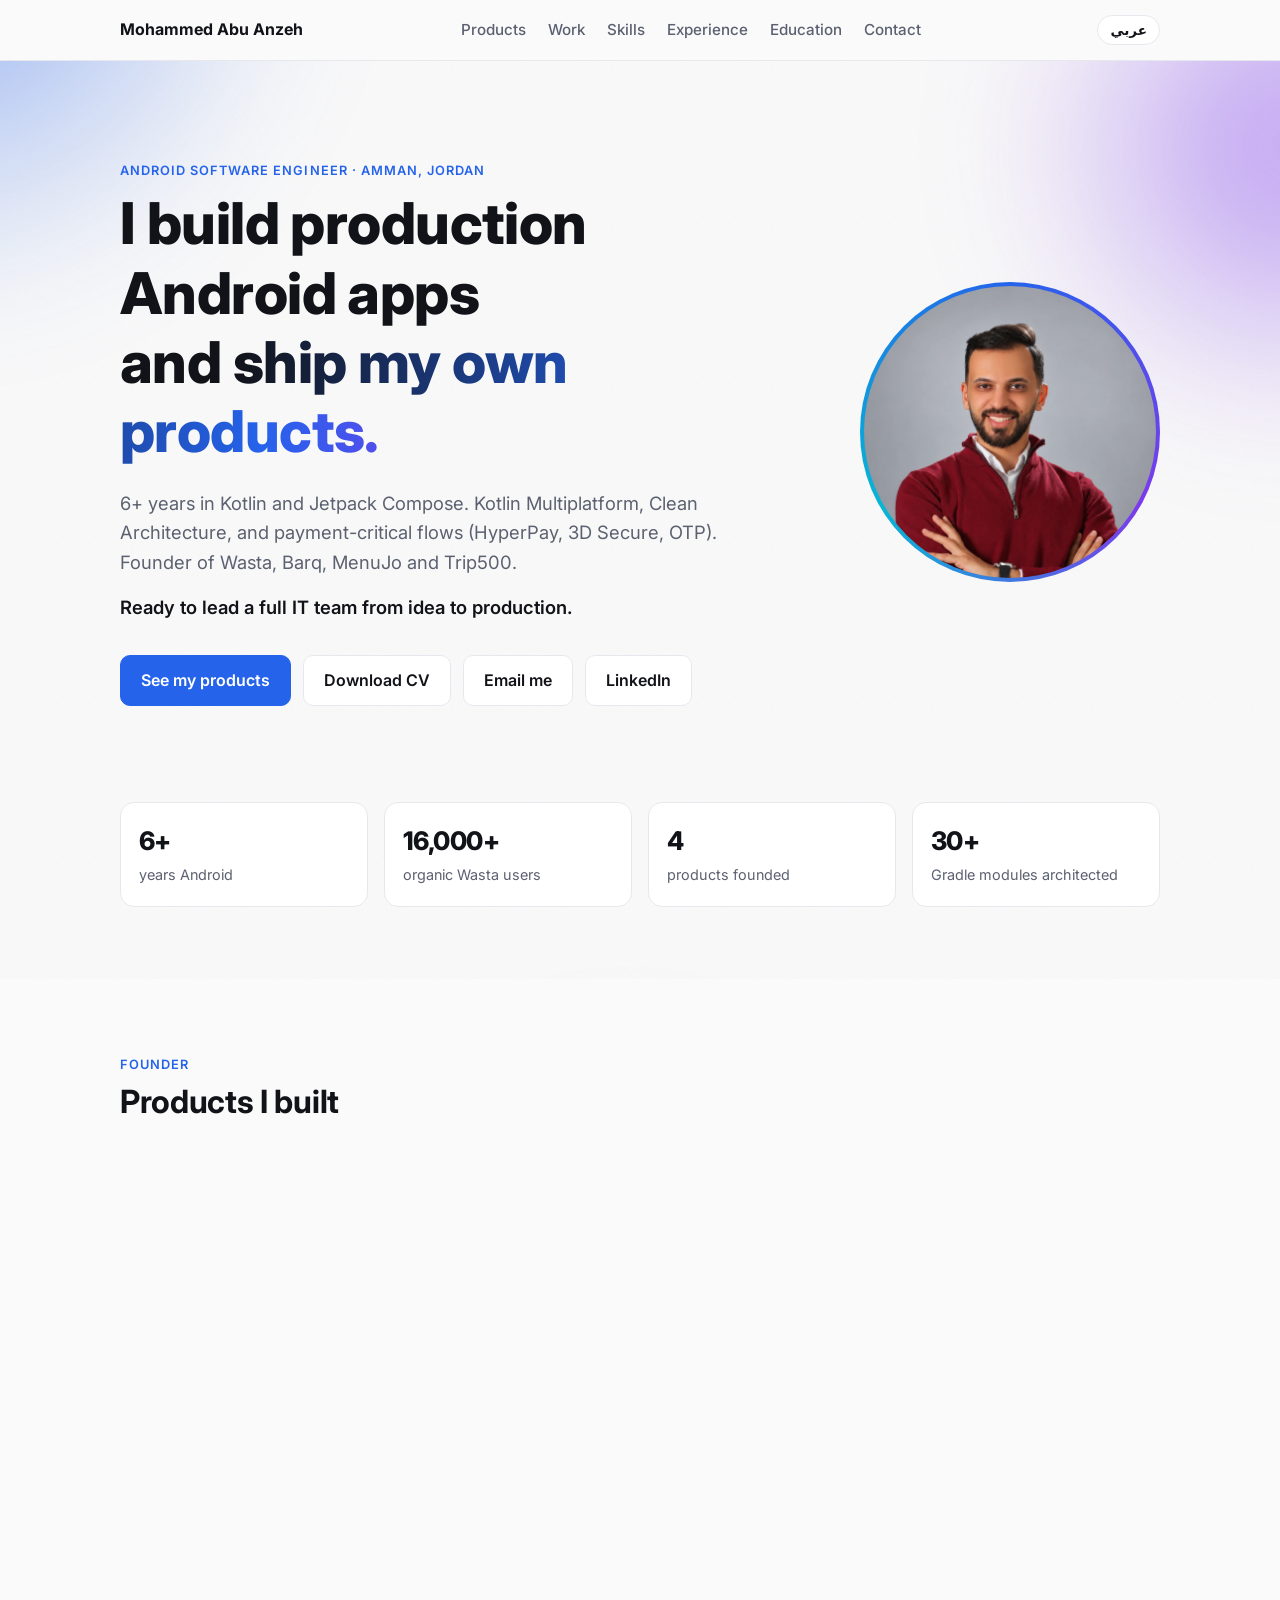
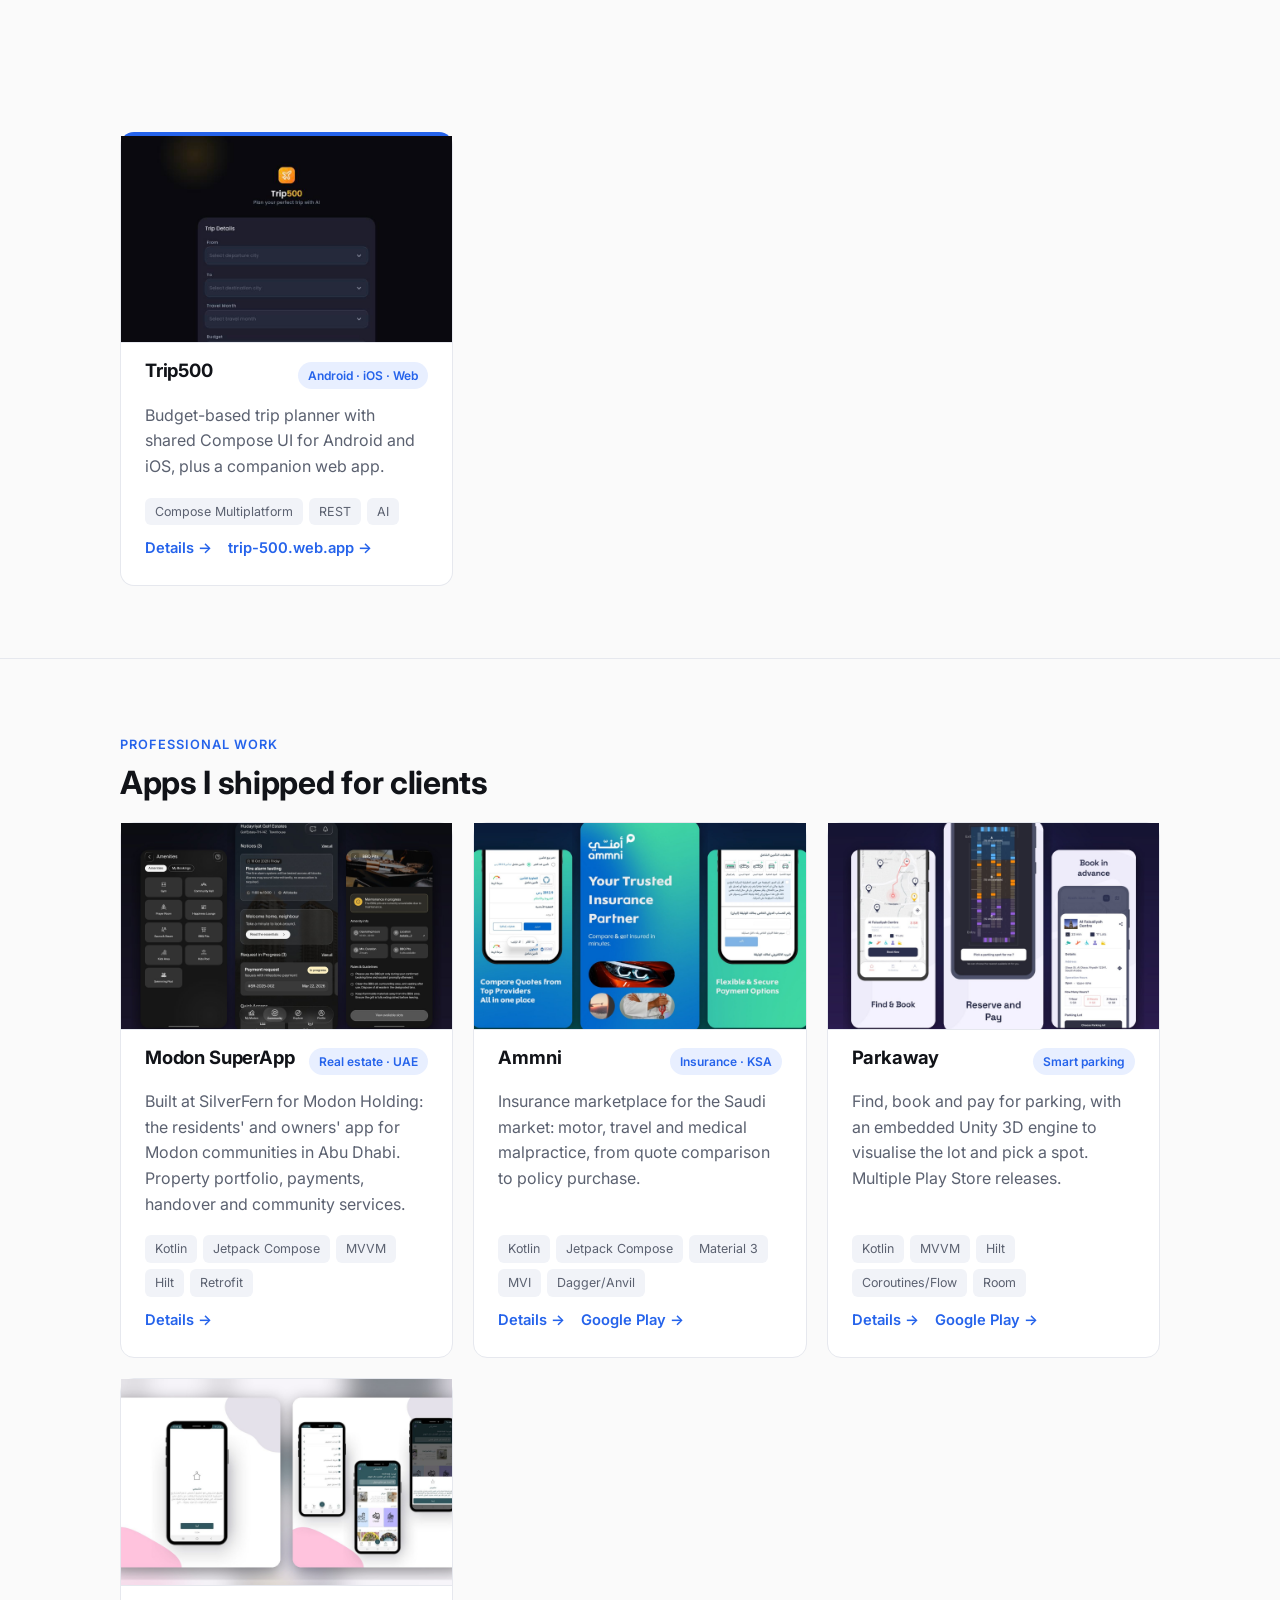
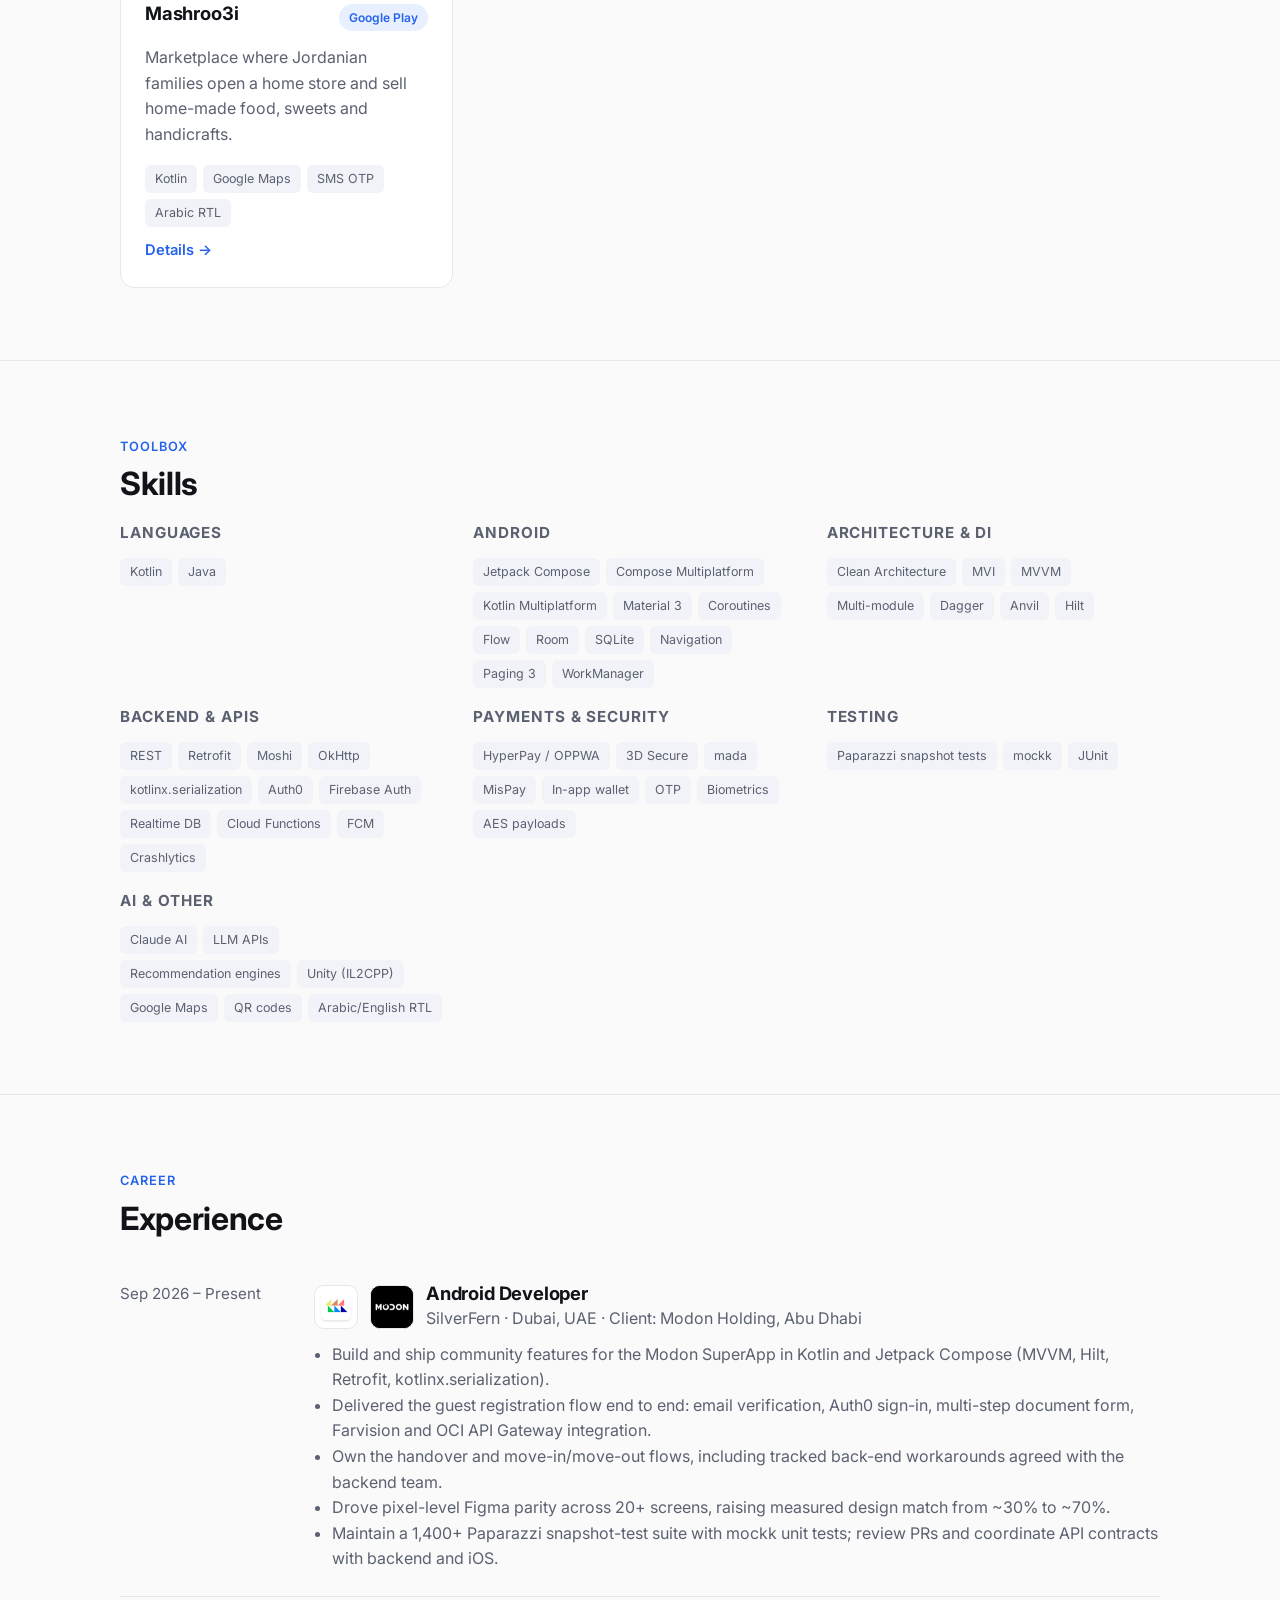
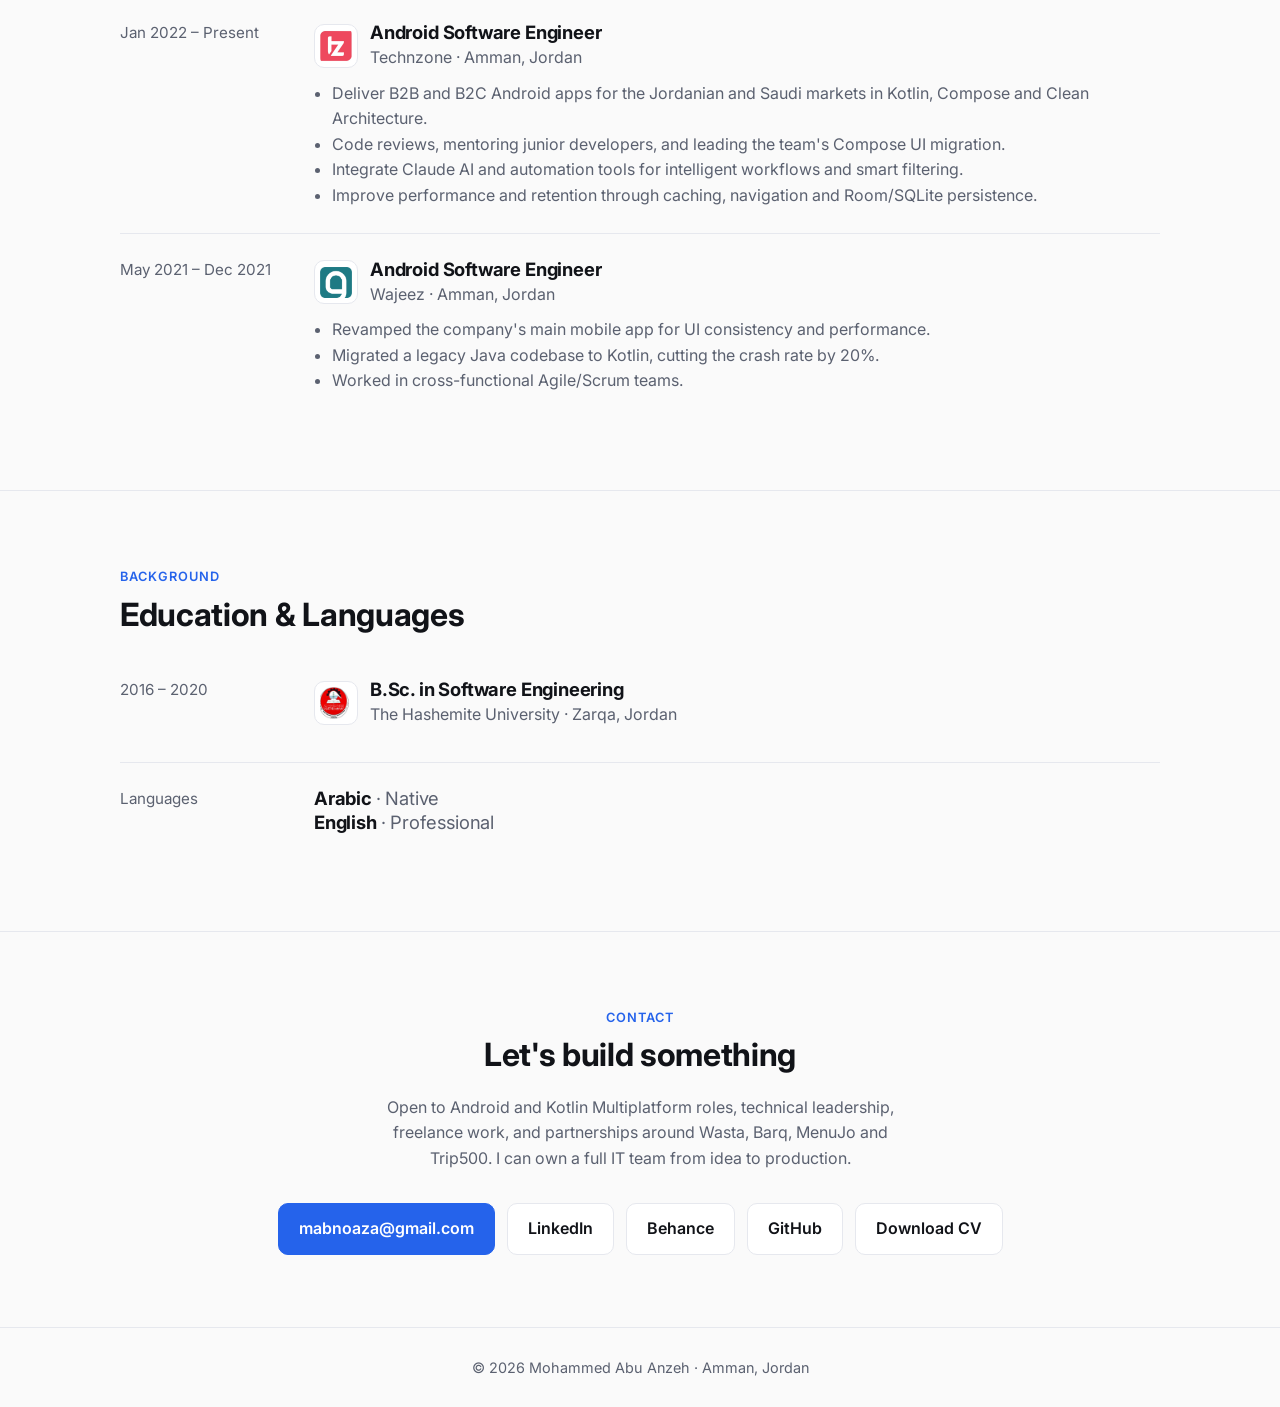
==== index.html @ 96f1cac3 "Update experience to 6+ years on site and CV Co-Authored-By: Claude Opus 5.5 <noreply@anthropic.com>" ====
<!doctype html>
<html lang="en">
<head>
<meta charset="utf-8">
<meta name="viewport" content="width=device-width, initial-scale=1">
<title>Mohammed Abu Anzeh — Android Software Engineer</title>
<meta name="description" content="Android Software Engineer in Amman, Jordan. Kotlin, Jetpack Compose, Kotlin Multiplatform. Founder of Wasta, Barq, MenuJo and Trip500.">
<meta property="og:title" content="Mohammed Abu Anzeh — Android Software Engineer">
<meta property="og:description" content="6+ years shipping production Android apps in Kotlin and Compose. Builder of Wasta, Barq, MenuJo and Trip500.">
<link rel="icon" href="data:image/svg+xml,%3Csvg xmlns=%27http://www.w3.org/2000/svg%27 viewBox=%270 0 64 64%27%3E%3Ccircle cx=%2732%27 cy=%2732%27 r=%2732%27 fill=%27%232563eb%27/%3E%3Ctext x=%2732%27 y=%2742%27 text-anchor=%27middle%27 font-family=%27Inter,Arial,sans-serif%27 font-weight=%27700%27 font-size=%2728%27 fill=%27%23fff%27%3EMA%3C/text%3E%3C/svg%3E">
<link rel="preconnect" href="https://fonts.googleapis.com">
<link href="https://fonts.googleapis.com/css2?family=Inter:wght@400;500;600;700;800&family=IBM+Plex+Sans+Arabic:wght@400;500;600;700&display=swap" rel="stylesheet">
<link rel="stylesheet" href="style.css?v=202610301804">
</head>
<body>

<nav>
  <div class="wrap">
    <a class="brand" href="#" data-i18n="brand">Mohammed Abu Anzeh</a>
    <ul>
      <li><a data-i18n="t1" href="#products">Products</a></li>
      <li><a data-i18n="t2" href="#work">Work</a></li>
      <li><a data-i18n="t3" href="#skills">Skills</a></li>
      <li><a data-i18n="t4" href="#experience">Experience</a></li>
      <li><a data-i18n="t5" href="#education">Education</a></li>
      <li><a data-i18n="t6" href="#contact">Contact</a></li>
    </ul>
    <button class="lang" id="langToggle" type="button" aria-label="Switch language">عربي</button>
  </div>
</nav>

<header class="hero">
  <div class="aurora" aria-hidden="true"><span class="a1"></span><span class="a2"></span><span class="a3"></span></div>
  <div class="grain" aria-hidden="true"></div>
  <div class="wrap">
    <div>
    <span data-i18n="t7" class="eyebrow">Android Software Engineer · Amman, Jordan</span>
    <h1 data-i18n="t14">I build production Android apps<br>and <span class="glow">ship my own products.</span></h1>
    <p data-i18n="t15" class="lead">6+ years in Kotlin and Jetpack Compose. Kotlin Multiplatform, Clean Architecture, and payment-critical flows (HyperPay, 3D Secure, OTP). Founder of Wasta, Barq, MenuJo and Trip500.</p>
    <p data-i18n="t16" class="lead" style="margin-top:-1rem;color:var(--text);font-weight:600">Ready to lead a full IT team from idea to production.</p>
    <div class="btns">
      <a data-i18n="t18" class="btn primary" href="#products">See my products</a>
      <a data-i18n="t19" class="btn" href="cv.pdf" download="Mohammed_AbuAnzeh_CV.pdf">Download CV</a>
      <a data-i18n="t20" class="btn" href="mailto:mabnoaza@gmail.com">Email me</a>
      <a data-i18n="t21" class="btn" href="https://linkedin.com/in/mohammed-abuanzeh-920815148" target="_blank" rel="noopener">LinkedIn</a>
    </div>
    </div>
    <div class="ring"><img class="photo" src="photo.webp" alt="Mohammed Abu Anzeh" width="300" height="300"></div>
    <div class="stats">
      <div class="stat"><b data-count="6" data-suffix="+">6+</b><span data-i18n="t27">years Android</span></div>
      <div class="stat"><b data-count="16000" data-suffix="+">16,000+</b><span data-i18n="t28">organic Wasta users</span></div>
      <div class="stat"><b data-count="4">4</b><span data-i18n="t29">products founded</span></div>
      <div class="stat"><b data-count="30" data-suffix="+">30+</b><span data-i18n="t30">Gradle modules architected</span></div>
    </div>
  </div>
</header>

<section id="products">
  <div class="wrap">
    <span data-i18n="t8" class="eyebrow">Founder</span>
    <h2 data-i18n="t31">Products I built</h2>
    <div class="grid">

      <article class="card product">
        <img class="shot" src="images/wasta.jpg" alt="Wasta web app home screen" loading="lazy">
        <div class="top"><h3 data-i18n="t104">Wasta</h3><span data-i18n="t37" class="tag">Android · iOS</span></div>
        <p data-i18n="d1">Freelance and connection platform. One Kotlin codebase for Android and iOS, grown to 16,000+ organic users with zero paid marketing.</p>
        <ul>
          <li data-i18n="t45">AI-driven recommendations and user behaviour analytics</li>
          <li data-i18n="t46">Firebase real-time data, auth and cloud functions</li>
          <li data-i18n="t47">Companion web app (Angular) and backend</li>
        </ul>
        <div class="chips"><span class="chip">Kotlin Multiplatform</span><span class="chip">Compose Multiplatform</span><span class="chip">MVI</span><span class="chip">Firebase</span></div>
        <div class="links"><a href="project.html?p=wasta" data-i18n="t121">Details →</a><a href="https://www.gowasta.com" target="_blank" rel="noopener" data-i18n="t122">gowasta.com →</a><a data-i18n="t84" href="https://play.google.com/store/apps/details?id=com.MohmadAboanza.jops" target="_blank" rel="noopener">Google Play →</a></div>
      </article>

      <article class="card product">
        <img class="shot" src="images/barq.jpg" alt="Barq client dashboard" loading="lazy">
        <div class="top"><h3 data-i18n="t105">Barq</h3><span data-i18n="t38" class="tag">B2B SaaS</span></div>
        <p data-i18n="d2">AI-powered advertising platform. Small businesses go from idea to a finished ad campaign in three steps, with a dashboard to manage and track results.</p>
        <ul>
          <li data-i18n="t48">Launched, revenue-generating, growing month over month</li>
          <li data-i18n="t49">Arabic/English landing and client dashboard</li>
          <li data-i18n="t50">Built landing pages for real clients in retail and insurance</li>
        </ul>
        <div class="chips"><span class="chip">AI / LLM APIs</span><span class="chip">Firebase</span><span class="chip">Web</span></div>
        <div class="links"><a href="project.html?p=barq" data-i18n="t123">Details →</a><a data-i18n="t85" href="https://barq-bot-jo.web.app" target="_blank" rel="noopener">Visit Barq →</a></div>
      </article>

      <article class="card product">
        <img class="shot" src="images/menujo.jpg" alt="MenuJo landing page" loading="lazy">
        <div class="top"><h3 data-i18n="t106">MenuJo</h3><span data-i18n="t39" class="tag">Web · Jordan</span></div>
        <p data-i18n="d3">Menus and price lists for restaurants, cafés, salons and shops in Jordan, built from a phone with no designer needed.</p>
        <ul>
          <li data-i18n="t51">Custom-designed menus in Arabic and English</li>
          <li data-i18n="t52">Printable PDFs and QR-code menu pages</li>
          <li data-i18n="t53">Price updates reflected on the QR page within seconds</li>
        </ul>
        <div class="chips"><span class="chip">Web</span><span class="chip">QR codes</span><span class="chip">PDF export</span><span class="chip">Arabic RTL</span></div>
        <div class="links"><a href="project.html?p=menujo" data-i18n="t124">Details →</a><a data-i18n="t86" href="https://menujo.co" target="_blank" rel="noopener">menujo.co →</a></div>
      </article>

      <article class="card product">
        <img class="shot" src="images/trip500.jpg" alt="Trip500 web app" loading="lazy">
        <div class="top"><h3 data-i18n="t107">Trip500</h3><span data-i18n="t40" class="tag">Android · iOS · Web</span></div>
        <p data-i18n="d4">Budget-based trip planner with shared Compose UI for Android and iOS, plus a companion web app.</p>
        <ul>
          <li data-i18n="t54">AI-generated itineraries and smart budget allocation</li>
          <li data-i18n="t55">Real-time travel pricing via REST APIs</li>
        </ul>
        <div class="chips"><span class="chip">Compose Multiplatform</span><span class="chip">REST</span><span class="chip">AI</span></div>
        <div class="links"><a href="project.html?p=trip500" data-i18n="t125">Details →</a><a data-i18n="t87" href="https://trip-500.web.app" target="_blank" rel="noopener">trip-500.web.app →</a></div>
      </article>

    </div>
  </div>
</section>

<section id="work">
  <div class="wrap">
    <span data-i18n="t9" class="eyebrow">Professional work</span>
    <h2 data-i18n="t32">Apps I shipped for clients</h2>
    <div class="grid">

      <article class="card">
        <img class="shot" src="images/modon.jpg" alt="Modon SuperApp screens" loading="lazy">
        <div class="top"><h3 data-i18n="t108">Modon SuperApp</h3><span data-i18n="t41" class="tag">Real estate · UAE</span></div>
        <p data-i18n="d5">Built at SilverFern for Modon Holding: the residents' and owners' app for Modon communities in Abu Dhabi. Property portfolio, payments, handover and community services.</p>
        <ul>
          <li data-i18n="t56">Community home, amenities booking, events, polls, notices, service requests, e-permits, NOCs, short stay, storage, access cards, violations</li>
          <li data-i18n="t57">Guest registration: email verification, Auth0, multi-step document form, decision flow (new / pending / registered)</li>
          <li data-i18n="t58">Handover and move-in/move-out flows</li>
          <li data-i18n="t59">Figma parity across 20+ screens incl. RTL/Arabic; 1,400+ Paparazzi snapshot tests</li>
        </ul>
        <div class="chips"><span class="chip">Kotlin</span><span class="chip">Jetpack Compose</span><span class="chip">MVVM</span><span class="chip">Hilt</span><span class="chip">Retrofit</span><span class="chip">kotlinx.serialization</span><span class="chip">Auth0</span><span class="chip">Paparazzi</span><span class="chip">mockk</span></div>
        <div class="links"><a data-i18n="t88" href="project.html?p=modon">Details →</a></div>
      </article>

      <article class="card">
        <img class="shot" src="images/ammni.jpg" alt="Ammni app screens" loading="lazy">
        <div class="top"><h3 data-i18n="t109">Ammni</h3><span data-i18n="t42" class="tag">Insurance · KSA</span></div>
        <p data-i18n="d6">Insurance marketplace for the Saudi market: motor, travel and medical malpractice, from quote comparison to policy purchase.</p>
        <ul>
          <li data-i18n="t60">End-to-end motor insurance wizard: vehicle → live offers → compare → pay</li>
          <li data-i18n="t61">30+ Gradle modules, api/impl separation, MVI with Dagger/Anvil</li>
          <li data-i18n="t62">HyperPay (mada, Visa/Mastercard, MisPay), OTP checkout</li>
          <li data-i18n="t63">AES-encrypted payloads, biometric login, IBAN verification</li>
          <li data-i18n="t64">Reusable Compose component library, Arabic/English RTL</li>
        </ul>
        <div class="chips"><span class="chip">Kotlin</span><span class="chip">Jetpack Compose</span><span class="chip">Material 3</span><span class="chip">MVI</span><span class="chip">Dagger/Anvil</span><span class="chip">Retrofit</span><span class="chip">HyperPay</span></div>
        <div class="links"><a href="project.html?p=ammni" data-i18n="t126">Details →</a><a data-i18n="t89" href="https://play.google.com/store/apps/details?id=com.technzone.ammni" target="_blank" rel="noopener">Google Play →</a></div>
      </article>

      <article class="card">
        <img class="shot" src="images/parkaway2.jpg" alt="Parkaway app screens" loading="lazy">
        <div class="top"><h3 data-i18n="t110">Parkaway</h3><span data-i18n="t43" class="tag">Smart parking</span></div>
        <p data-i18n="d7">Find, book and pay for parking, with an embedded Unity 3D engine to visualise the lot and pick a spot. Multiple Play Store releases.</p>
        <ul>
          <li data-i18n="t65">Unity (IL2CPP) embedded in the native app for 3D lot visualisation</li>
          <li data-i18n="t66">Over-the-air Unity asset updates via GitHub Releases with Flow progress and rollback</li>
          <li data-i18n="t67">HyperPay SDK: 3D Secure, saved cards, in-app wallet, subscriptions</li>
          <li data-i18n="t68">FCM push, Crashlytics, Google Maps, QR booking passes, dark mode</li>
        </ul>
        <div class="chips"><span class="chip">Kotlin</span><span class="chip">MVVM</span><span class="chip">Hilt</span><span class="chip">Coroutines/Flow</span><span class="chip">Room</span><span class="chip">Paging 3</span><span class="chip">Unity</span><span class="chip">Firebase</span></div>
        <div class="links"><a href="project.html?p=parkaway" data-i18n="t127">Details →</a><a data-i18n="t90" href="https://play.google.com/store/apps/details?id=com.technzone.parkaway" target="_blank" rel="noopener">Google Play →</a></div>
      </article>

      <article class="card">
        <img class="shot" src="images/mashroo3i2.jpg" alt="Mashroo3i app screens" loading="lazy">
        <div class="top"><h3 data-i18n="t111">Mashroo3i</h3><span data-i18n="t44" class="tag">Google Play</span></div>
        <p data-i18n="d8">Marketplace where Jordanian families open a home store and sell home-made food, sweets and handicrafts.</p>
        <ul>
          <li data-i18n="t69">Seller store creation with map location, hours and multi-image listings</li>
          <li data-i18n="t70">Buyer discovery: nearest stores, categories, search</li>
          <li data-i18n="t71">Cart, map-based delivery picker, SMS OTP login</li>
        </ul>
        <div class="chips"><span class="chip">Kotlin</span><span class="chip">Google Maps</span><span class="chip">SMS OTP</span><span class="chip">Arabic RTL</span></div>
        <div class="links"><a data-i18n="t91" href="project.html?p=mashroo3i">Details →</a></div>
      </article>

    </div>
  </div>
</section>

<section id="skills">
  <div class="wrap">
    <span data-i18n="t10" class="eyebrow">Toolbox</span>
    <h2 data-i18n="t33">Skills</h2>
    <div class="skills">
      <div><h3 data-i18n="t92">Languages</h3><div class="chips"><span class="chip">Kotlin</span><span class="chip">Java</span></div></div>
      <div><h3 data-i18n="t93">Android</h3><div class="chips"><span class="chip">Jetpack Compose</span><span class="chip">Compose Multiplatform</span><span class="chip">Kotlin Multiplatform</span><span class="chip">Material 3</span><span class="chip">Coroutines</span><span class="chip">Flow</span><span class="chip">Room</span><span class="chip">SQLite</span><span class="chip">Navigation</span><span class="chip">Paging 3</span><span class="chip">WorkManager</span></div></div>
      <div><h3 data-i18n="t94">Architecture &amp; DI</h3><div class="chips"><span class="chip">Clean Architecture</span><span class="chip">MVI</span><span class="chip">MVVM</span><span class="chip">Multi-module</span><span class="chip">Dagger</span><span class="chip">Anvil</span><span class="chip">Hilt</span></div></div>
      <div><h3 data-i18n="t95">Backend &amp; APIs</h3><div class="chips"><span class="chip">REST</span><span class="chip">Retrofit</span><span class="chip">Moshi</span><span class="chip">OkHttp</span><span class="chip">kotlinx.serialization</span><span class="chip">Auth0</span><span class="chip">Firebase Auth</span><span class="chip">Realtime DB</span><span class="chip">Cloud Functions</span><span class="chip">FCM</span><span class="chip">Crashlytics</span></div></div>
      <div><h3 data-i18n="t96">Payments &amp; Security</h3><div class="chips"><span class="chip">HyperPay / OPPWA</span><span class="chip">3D Secure</span><span class="chip">mada</span><span class="chip">MisPay</span><span class="chip">In-app wallet</span><span class="chip">OTP</span><span class="chip">Biometrics</span><span class="chip">AES payloads</span></div></div>
      <div><h3 data-i18n="t97">Testing</h3><div class="chips"><span class="chip">Paparazzi snapshot tests</span><span class="chip">mockk</span><span class="chip">JUnit</span></div></div>
      <div><h3 data-i18n="t98">AI &amp; Other</h3><div class="chips"><span class="chip">Claude AI</span><span class="chip">LLM APIs</span><span class="chip">Recommendation engines</span><span class="chip">Unity (IL2CPP)</span><span class="chip">Google Maps</span><span class="chip">QR codes</span><span class="chip">Arabic/English RTL</span></div></div>
    </div>
  </div>
</section>

<section id="experience">
  <div class="wrap">
    <span data-i18n="t11" class="eyebrow">Career</span>
    <h2 data-i18n="t34">Experience</h2>

    <div class="job">
      <time data-i18n="t99">Sep 2026 – Present</time>
      <div>
        <div class="jobhead"><img class="logo" src="images/logos/silverfern.png" alt="SilverFern"><img class="logo dark" src="images/logos/modon.png" alt="Modon Holding"><div><h3 data-i18n="t112">Android Developer</h3><div data-i18n="t116" class="where">SilverFern · Dubai, UAE · Client: Modon Holding, Abu Dhabi</div></div></div>
        <ul>
          <li data-i18n="t72">Build and ship community features for the Modon SuperApp in Kotlin and Jetpack Compose (MVVM, Hilt, Retrofit, kotlinx.serialization).</li>
          <li data-i18n="t73">Delivered the guest registration flow end to end: email verification, Auth0 sign-in, multi-step document form, Farvision and OCI API Gateway integration.</li>
          <li data-i18n="t74">Own the handover and move-in/move-out flows, including tracked back-end workarounds agreed with the backend team.</li>
          <li data-i18n="t75">Drove pixel-level Figma parity across 20+ screens, raising measured design match from ~30% to ~70%.</li>
          <li data-i18n="t76">Maintain a 1,400+ Paparazzi snapshot-test suite with mockk unit tests; review PRs and coordinate API contracts with backend and iOS.</li>
        </ul>
      </div>
    </div>

    <div class="job">
      <time data-i18n="t100">Jan 2022 – Present</time>
      <div>
        <div class="jobhead"><img class="logo" src="images/logos/technzone.png" alt="Technzone"><div><h3 data-i18n="t113">Android Software Engineer</h3><div data-i18n="t117" class="where">Technzone · Amman, Jordan</div></div></div>
        <ul>
          <li data-i18n="t77">Deliver B2B and B2C Android apps for the Jordanian and Saudi markets in Kotlin, Compose and Clean Architecture.</li>
          <li data-i18n="t78">Code reviews, mentoring junior developers, and leading the team's Compose UI migration.</li>
          <li data-i18n="t79">Integrate Claude AI and automation tools for intelligent workflows and smart filtering.</li>
          <li data-i18n="t80">Improve performance and retention through caching, navigation and Room/SQLite persistence.</li>
        </ul>
      </div>
    </div>

    <div class="job">
      <time data-i18n="t101">May 2021 – Dec 2021</time>
      <div>
        <div class="jobhead"><img class="logo" src="images/logos/wajeez.png" alt="Wajeez"><div><h3 data-i18n="t114">Android Software Engineer</h3><div data-i18n="t118" class="where">Wajeez · Amman, Jordan</div></div></div>
        <ul>
          <li data-i18n="t81">Revamped the company's main mobile app for UI consistency and performance.</li>
          <li data-i18n="t82">Migrated a legacy Java codebase to Kotlin, cutting the crash rate by 20%.</li>
          <li data-i18n="t83">Worked in cross-functional Agile/Scrum teams.</li>
        </ul>
      </div>
    </div>

  </div>
</section>

<section id="education">
  <div class="wrap">
    <span data-i18n="t12" class="eyebrow">Background</span>
    <h2 data-i18n="t35">Education &amp; Languages</h2>
    <div class="job">
      <time data-i18n="t102">2016 – 2020</time>
      <div>
        <div class="jobhead"><img class="logo" src="images/logos/hu.png" alt="The Hashemite University"><div><h3 data-i18n="t115">B.Sc. in Software Engineering</h3><div data-i18n="t119" class="where">The Hashemite University · Zarqa, Jordan</div></div></div>
      </div>
    </div>
    <div class="job">
      <time data-i18n="t103">Languages</time>
      <div>
        <h3><span data-i18n="l1">Arabic</span> <span class="where" style="display:inline;font-weight:400" data-i18n="l3">· Native</span></h3>
        <h3><span data-i18n="l2">English</span> <span class="where" style="display:inline;font-weight:400" data-i18n="l4">· Professional</span></h3>
      </div>
    </div>
  </div>
</section>

<section id="contact" class="contact">
  <div class="wrap">
    <span data-i18n="t13" class="eyebrow">Contact</span>
    <h2 data-i18n="t36">Let's build something</h2>
    <p data-i18n="t17" class="lead">Open to Android and Kotlin Multiplatform roles, technical leadership, freelance work, and partnerships around Wasta, Barq, MenuJo and Trip500. I can own a full IT team from idea to production.</p>
    <div class="btns">
      <a data-i18n="t22" class="btn primary" href="mailto:mabnoaza@gmail.com">mabnoaza@gmail.com</a>
      <a data-i18n="t23" class="btn" href="https://linkedin.com/in/mohammed-abuanzeh-920815148" target="_blank" rel="noopener">LinkedIn</a>
      <a data-i18n="t24" class="btn" href="https://behance.net/eng-mohaboanza" target="_blank" rel="noopener">Behance</a>
      <a data-i18n="t25" class="btn" href="https://github.com/mohamdslemanaboanza" target="_blank" rel="noopener">GitHub</a>
      <a data-i18n="t26" class="btn" href="cv.pdf" download="Mohammed_AbuAnzeh_CV.pdf">Download CV</a>
    </div>
  </div>
</section>

<footer>
  <div data-i18n="t120" class="wrap">© 2026 Mohammed Abu Anzeh · Amman, Jordan</div>
</footer>

<script src="i18n.js?v=202610301804"></script>
<script src="site.js?v=202610301804" defer></script>
</body>
</html>
---- style.css ----
:root{
  --bg:#fafafa; --surface:#fff; --text:#111318; --muted:#5b6170; --line:#e6e8ee;
  --accent:#2563eb; --accent-soft:#e8efff; --chip:#f1f3f8;
  --radius:14px; --max:1080px;
}
@media (prefers-color-scheme:dark){
  :root{ --bg:#0d0f14; --surface:#151821; --text:#eef0f5; --muted:#9aa3b5; --line:#242938;
         --accent:#6d9cff; --accent-soft:#1a2540; --chip:#1c2130; }
}
*{box-sizing:border-box}
html{scroll-behavior:smooth}
body{margin:0;font-family:Inter,system-ui,-apple-system,"Segoe UI",Roboto,sans-serif;background:var(--bg);color:var(--text);line-height:1.6;-webkit-font-smoothing:antialiased}
a{color:var(--accent);text-decoration:none}
a:hover{text-decoration:underline}
.wrap{max-width:var(--max);margin:0 auto;padding:0 20px}
h1,h2,h3{line-height:1.2;margin:0 0 .5em;letter-spacing:-.01em}
h2{font-size:clamp(1.5rem,3vw,2rem);margin-bottom:1.25rem}
h3{font-size:1.15rem}
p{margin:0 0 1em}
section{padding:72px 0}
section+section{border-top:1px solid var(--line)}
.eyebrow{display:inline-block;font-size:.8rem;font-weight:600;letter-spacing:.08em;text-transform:uppercase;color:var(--accent);margin-bottom:.5rem}

/* nav */
nav{position:sticky;top:0;z-index:10;background:color-mix(in srgb,var(--bg) 85%,transparent);backdrop-filter:blur(10px);border-bottom:1px solid var(--line)}
nav .wrap{display:flex;align-items:center;justify-content:space-between;height:60px}
nav .brand{font-weight:700;color:var(--text)}
nav ul{display:flex;gap:22px;list-style:none;margin:0;padding:0}
nav ul a{color:var(--muted);font-size:.95rem;font-weight:500}
nav ul a:hover{color:var(--text);text-decoration:none}
@media (max-width:640px){nav ul{display:none}}

/* hero */
.hero{padding:96px 0 72px}
.hero .wrap{display:grid;grid-template-columns:1fr 300px;gap:48px;align-items:center}
.hero .photo{width:100%;height:auto;max-width:300px;aspect-ratio:1;object-fit:cover;object-position:top;border-radius:50%;border:4px solid var(--surface);box-shadow:0 10px 40px rgba(0,0,0,.18);justify-self:end}
.hero .stats{grid-column:1/-1}
@media (max-width:760px){.hero{padding:56px 0}.hero .wrap{grid-template-columns:1fr;gap:28px}.hero .photo{max-width:160px;justify-self:start;order:-1}}
.hero h1{font-size:clamp(2.2rem,5.5vw,3.6rem);font-weight:800;margin-bottom:.4em}
.hero .lead{font-size:1.15rem;color:var(--muted);max-width:640px;margin-bottom:2rem}
.hero .meta{color:var(--muted);font-size:.95rem;margin-bottom:1.5rem}
.btns{display:flex;flex-wrap:wrap;gap:12px}
.btn{display:inline-flex;align-items:center;gap:8px;padding:12px 20px;border-radius:10px;font-weight:600;border:1px solid var(--line);background:var(--surface);color:var(--text)}
.btn:hover{text-decoration:none;border-color:var(--accent)}
.btn.primary{background:var(--accent);border-color:var(--accent);color:#fff}
.stats{display:grid;grid-template-columns:repeat(auto-fit,minmax(150px,1fr));gap:16px;margin-top:48px}
.stat{padding:18px;border:1px solid var(--line);border-radius:var(--radius);background:var(--surface)}
.stat b{display:block;font-size:1.6rem;font-weight:800;letter-spacing:-.02em}
.stat span{color:var(--muted);font-size:.9rem}

/* cards */
.grid{display:grid;gap:20px;grid-template-columns:repeat(auto-fit,minmax(280px,1fr))}
.card{background:var(--surface);border:1px solid var(--line);border-radius:var(--radius);padding:24px;display:flex;flex-direction:column;gap:12px}
.card .top{display:flex;align-items:center;justify-content:space-between;gap:12px}
.card .tag{font-size:.75rem;font-weight:600;color:var(--accent);background:var(--accent-soft);padding:4px 10px;border-radius:999px;white-space:nowrap}
.card p{color:var(--muted);margin:0}
.card ul{margin:0;padding-inline-start:18px;color:var(--muted);font-size:.95rem}
.card ul li{margin:4px 0}
.chips{display:flex;flex-wrap:wrap;gap:6px;margin-top:auto;padding-top:6px}
.chip{font-size:.78rem;background:var(--chip);color:var(--muted);padding:4px 10px;border-radius:6px}
.card .links{display:flex;gap:16px;font-size:.92rem;font-weight:600}
.product{border-top:4px solid var(--accent)}
.card .shot{width:calc(100% + 48px);margin:-24px -24px 4px;aspect-ratio:16/10;object-fit:cover;object-position:top;border-bottom:1px solid var(--line);background:var(--chip)}

/* aurora background (GitHub-style glow) */
.hero{position:relative;overflow:hidden;isolation:isolate}
.aurora{position:absolute;inset:-20% -10%;z-index:-1;pointer-events:none;filter:blur(70px);opacity:.55}
.aurora span{position:absolute;border-radius:50%;mix-blend-mode:screen;will-change:transform}
.aurora .a1{width:46vw;height:46vw;left:-8%;top:-10%;background:radial-gradient(circle at 30% 30%,#2563eb,transparent 65%);animation:drift1 18s ease-in-out infinite alternate}
.aurora .a2{width:40vw;height:40vw;right:-6%;top:5%;background:radial-gradient(circle at 60% 40%,#7c3aed,transparent 65%);animation:drift2 22s ease-in-out infinite alternate}
.aurora .a3{width:34vw;height:34vw;left:35%;bottom:-25%;background:radial-gradient(circle at 50% 50%,#06b6d4,transparent 65%);animation:drift3 26s ease-in-out infinite alternate}
@media (prefers-color-scheme:dark){.aurora{opacity:.7}}
@media (max-width:760px){.aurora{filter:blur(50px)}.aurora .a1,.aurora .a2,.aurora .a3{width:80vw;height:80vw}}
@keyframes drift1{to{transform:translate(18vw,12vh) scale(1.15)}}
@keyframes drift2{to{transform:translate(-14vw,18vh) scale(1.2)}}
@keyframes drift3{to{transform:translate(-10vw,-16vh) scale(1.1)}}
.grain{position:absolute;inset:0;z-index:-1;pointer-events:none;opacity:.06;background-image:url("data:image/svg+xml,%3Csvg xmlns='http://www.w3.org/2000/svg' width='160' height='160'%3E%3Cfilter id='n'%3E%3CfeTurbulence type='fractalNoise' baseFrequency='.9' numOctaves='2' stitchTiles='stitch'/%3E%3C/filter%3E%3Crect width='100%25' height='100%25' filter='url(%23n)'/%3E%3C/svg%3E")}

/* gradient shimmer headline */
.hero h1 .glow{background:linear-gradient(90deg,var(--text) 0%,var(--accent) 40%,#7c3aed 60%,var(--text) 100%);background-size:200% 100%;-webkit-background-clip:text;background-clip:text;color:transparent;animation:shimmer 6s linear infinite}
@keyframes shimmer{to{background-position:-200% 0}}

/* photo ring */
.hero .photo{position:relative}
.ring{position:relative;justify-self:end;width:100%;max-width:300px;aspect-ratio:1;border-radius:50%;padding:4px;background:conic-gradient(from var(--ang,0deg),#2563eb,#7c3aed,#06b6d4,#2563eb);animation:spin 8s linear infinite}
.ring .photo{max-width:none;width:100%;height:100%;border-width:0;box-shadow:none;animation:none;display:block}
@property --ang{syntax:'<angle>';initial-value:0deg;inherits:false}
@keyframes spin{to{--ang:360deg}}
@media (max-width:760px){.ring{max-width:160px;justify-self:start;order:-1}}

/* cards: lift + cursor glow */
.card{position:relative;transition:transform .35s cubic-bezier(.2,.8,.2,1),box-shadow .35s,border-color .35s}
.card::before{content:"";position:absolute;inset:0;border-radius:inherit;pointer-events:none;opacity:0;transition:opacity .35s;background:radial-gradient(480px circle at var(--mx,50%) var(--my,50%),color-mix(in srgb,var(--accent) 18%,transparent),transparent 45%)}
.card:hover{transform:translateY(-6px);box-shadow:0 20px 50px -20px rgba(37,99,235,.45);border-color:color-mix(in srgb,var(--accent) 50%,var(--line))}
.card:hover::before{opacity:1}
.card .shot{transition:transform .6s cubic-bezier(.2,.8,.2,1)}
.card:hover .shot{transform:scale(1.04)}

/* nav underline */
nav ul a{position:relative;padding-bottom:2px}
nav ul a::after{content:"";position:absolute;left:0;bottom:-2px;height:2px;width:100%;background:var(--accent);transform:scaleX(0);transform-origin:right;transition:transform .3s}
nav ul a:hover::after{transform:scaleX(1);transform-origin:left}

/* button shine */
.btn{position:relative;overflow:hidden;transition:transform .25s,box-shadow .25s,border-color .25s}
.btn::after{content:"";position:absolute;top:0;left:-75%;width:50%;height:100%;background:linear-gradient(120deg,transparent,rgba(255,255,255,.35),transparent);transform:skewX(-20deg);transition:left .6s}
.btn:hover{transform:translateY(-2px)}
.btn:hover::after{left:125%}
.btn.primary:hover{box-shadow:0 10px 30px -10px var(--accent)}

/* chips */
.chip{transition:background .25s,color .25s,transform .25s}
.card:hover .chip{background:var(--accent-soft);color:var(--accent)}

/* reveal on scroll */
.reveal{opacity:0;transform:translateY(18px);transition:opacity .6s ease,transform .6s ease}
.reveal.in{opacity:1;transform:none}
.grid .reveal:nth-child(2){transition-delay:.08s}.grid .reveal:nth-child(3){transition-delay:.16s}.grid .reveal:nth-child(4){transition-delay:.24s}
.hero h1,.hero .lead,.hero .btns,.hero .photo,.hero .eyebrow{animation:rise .7s ease both}
.hero .lead{animation-delay:.1s}.hero .btns{animation-delay:.2s}.hero .photo{animation-delay:.15s}
@keyframes rise{from{opacity:0;transform:translateY(16px)}to{opacity:1;transform:none}}
@media (prefers-reduced-motion:reduce){.reveal{opacity:1;transform:none;transition:none}.hero *,.aurora span,.ring,.hero h1 .glow{animation:none!important}.card,.btn,.chip{transition:none}}

/* skills */
.skills{display:grid;gap:20px;grid-template-columns:repeat(auto-fit,minmax(250px,1fr))}
.skills h3{font-size:.95rem;text-transform:uppercase;letter-spacing:.06em;color:var(--muted);margin-bottom:10px}

/* timeline */
.job{display:grid;grid-template-columns:170px 1fr;gap:24px;padding:24px 0;border-top:1px solid var(--line)}
.job:first-of-type{border-top:0}
.job time{color:var(--muted);font-size:.95rem}
.job h3{margin-bottom:2px}
.job .where{color:var(--muted);margin-bottom:10px}
.job ul{margin:0;padding-inline-start:18px;color:var(--muted)}
@media (max-width:640px){.job{grid-template-columns:1fr;gap:6px}}

/* contact */
.contact{text-align:center}
.contact .lead{color:var(--muted);max-width:520px;margin:0 auto 2rem}
.contact .btns{justify-content:center}
footer{border-top:1px solid var(--line);padding:28px 0;color:var(--muted);font-size:.9rem;text-align:center}

/* project detail page */
.phero{padding:72px 0 48px}
.phero .wrap{grid-template-columns:1fr}
.back{display:inline-block;color:var(--muted);font-weight:500;margin-bottom:1.5rem}
.back:hover{color:var(--text);text-decoration:none}
.pshot-wrap{padding:0 0 24px;border-top:0!important}
.pshot{margin:0;border:1px solid var(--line);border-radius:var(--radius);overflow:hidden;background:var(--surface);box-shadow:0 30px 80px -40px rgba(37,99,235,.5)}
.pshot img{display:block;width:100%;height:auto}
.pph{aspect-ratio:16/7;display:flex;flex-direction:column;align-items:center;justify-content:center;gap:6px;background:linear-gradient(135deg,var(--accent-soft),var(--surface) 60%,var(--chip));color:var(--text)}
.pph span{font-size:clamp(1.6rem,5vw,3rem);font-weight:800;letter-spacing:-.02em}
.pph small{color:var(--muted)}
.pgrid{display:grid;grid-template-columns:1fr 320px;gap:40px;align-items:start}
.pside{position:sticky;top:80px}
.pside h3{font-size:.8rem;text-transform:uppercase;letter-spacing:.06em;color:var(--muted);margin-bottom:4px}
.pside p{margin:0}
.prose p{color:var(--muted);font-size:1.05rem}
.plist{margin:0;padding:0;list-style:none;display:grid;gap:10px}
.plist li{position:relative;padding:14px 16px;padding-inline-start:44px;background:var(--surface);border:1px solid var(--line);border-radius:12px;color:var(--text)}
.plist li::before{content:"";position:absolute;inset-inline-start:16px;top:18px;width:16px;height:16px;border-radius:50%;background:var(--accent-soft);box-shadow:inset 0 0 0 2px var(--accent)}
.pnav-wrap{padding:0 0 72px;border-top:0!important}
.pnav{display:flex;justify-content:space-between;gap:12px}
@media (max-width:860px){.pgrid{grid-template-columns:1fr}.pside{position:static}}

/* detail gallery */
.pgallery{display:flex;gap:16px;overflow-x:auto;padding:8px 4px 16px;scroll-snap-type:x mandatory;-webkit-overflow-scrolling:touch}
.pgallery img{flex:0 0 auto;width:min(240px,70vw);height:auto;border-radius:22px;border:1px solid var(--line);box-shadow:0 20px 50px -25px rgba(0,0,0,.6);scroll-snap-align:start;transition:transform .4s}
.pgallery img:hover{transform:translateY(-6px)}
.pgallery::-webkit-scrollbar{height:6px}.pgallery::-webkit-scrollbar-thumb{background:var(--line);border-radius:3px}

/* whole card clickable: stretch the Details link over the card */
.card:has(.links a[href^="project.html"]){cursor:pointer}
.card .links a[href^="project.html"]::after{content:"";position:absolute;inset:0;z-index:1;border-radius:inherit}
.card .links a:not([href^="project.html"]){position:relative;z-index:2}

/* compact home cards: bullets live on the detail pages */
.grid .card ul{display:none}
.grid .card .chip:nth-child(n+6){display:none}

/* company logos in experience */
.jobhead{display:flex;align-items:center;gap:12px;margin-bottom:10px}
.jobhead .where{margin-bottom:0}
.logo{flex:none;width:44px;height:44px;border-radius:10px;object-fit:contain;background:#fff;padding:5px;border:1px solid var(--line);box-sizing:border-box}
.logo.initials{display:grid;place-items:center;padding:0;font-weight:800;font-size:.95rem;letter-spacing:.02em;color:#fff;background:linear-gradient(135deg,#2563eb,#7c3aed);border:0}
.logo.dark{background:#000;padding:0}

/* language toggle + RTL */
.lang{margin-inline-start:18px;padding:6px 12px;border-radius:999px;border:1px solid var(--line);background:var(--surface);color:var(--text);font:600 .85rem Inter,system-ui,sans-serif;cursor:pointer;transition:border-color .25s,background .25s}
.lang:hover{border-color:var(--accent);background:var(--accent-soft)}
html[dir=rtl] body,html[dir=rtl] .lang{font-family:"IBM Plex Sans Arabic",Inter,system-ui,sans-serif}
html[dir=rtl] h1,html[dir=rtl] h2,html[dir=rtl] h3,html[dir=rtl] .eyebrow{letter-spacing:0}
html[dir=rtl] .eyebrow{text-transform:none}
html[dir=rtl] .hero h1{line-height:1.3}
html[dir=rtl] .chip,html[dir=rtl] .pside .chip{direction:ltr}
html[dir=rtl] .btn::after{transform:skewX(20deg)}
html[dir=rtl] .pgallery{direction:rtl}
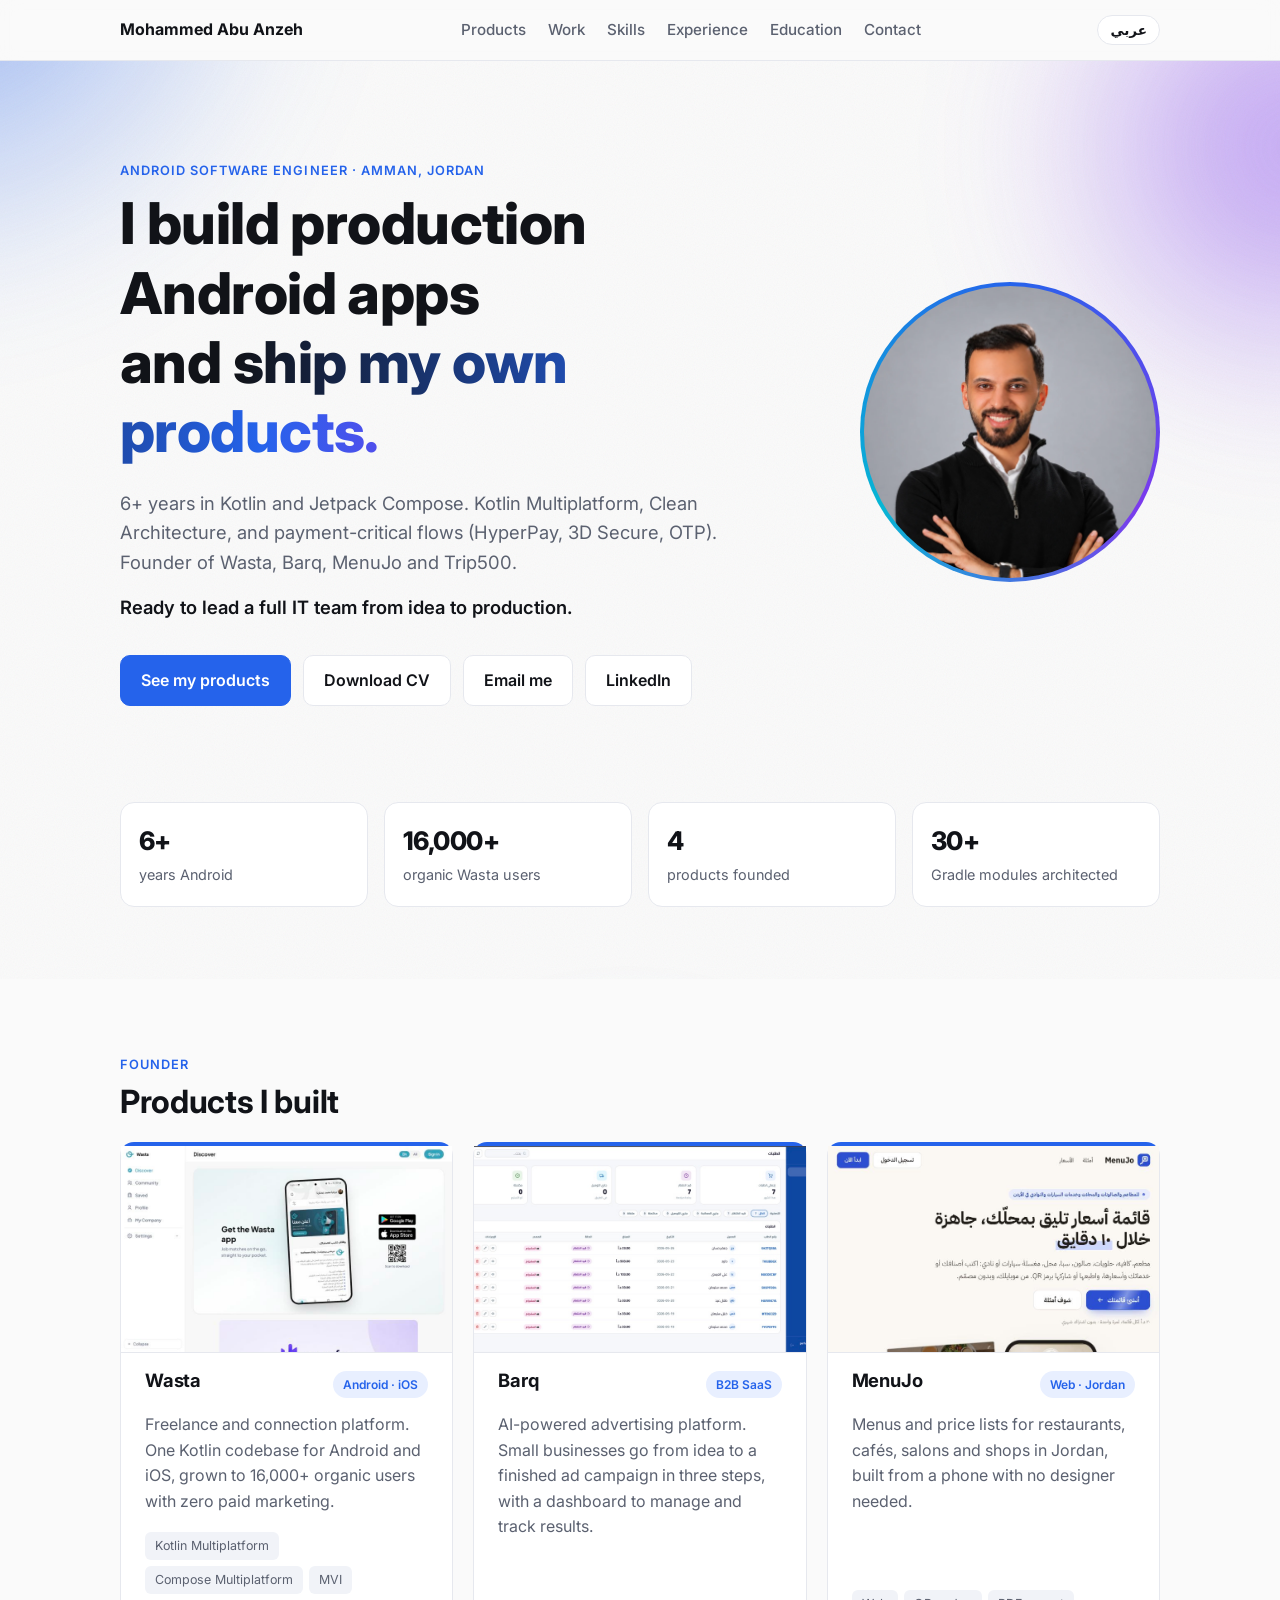
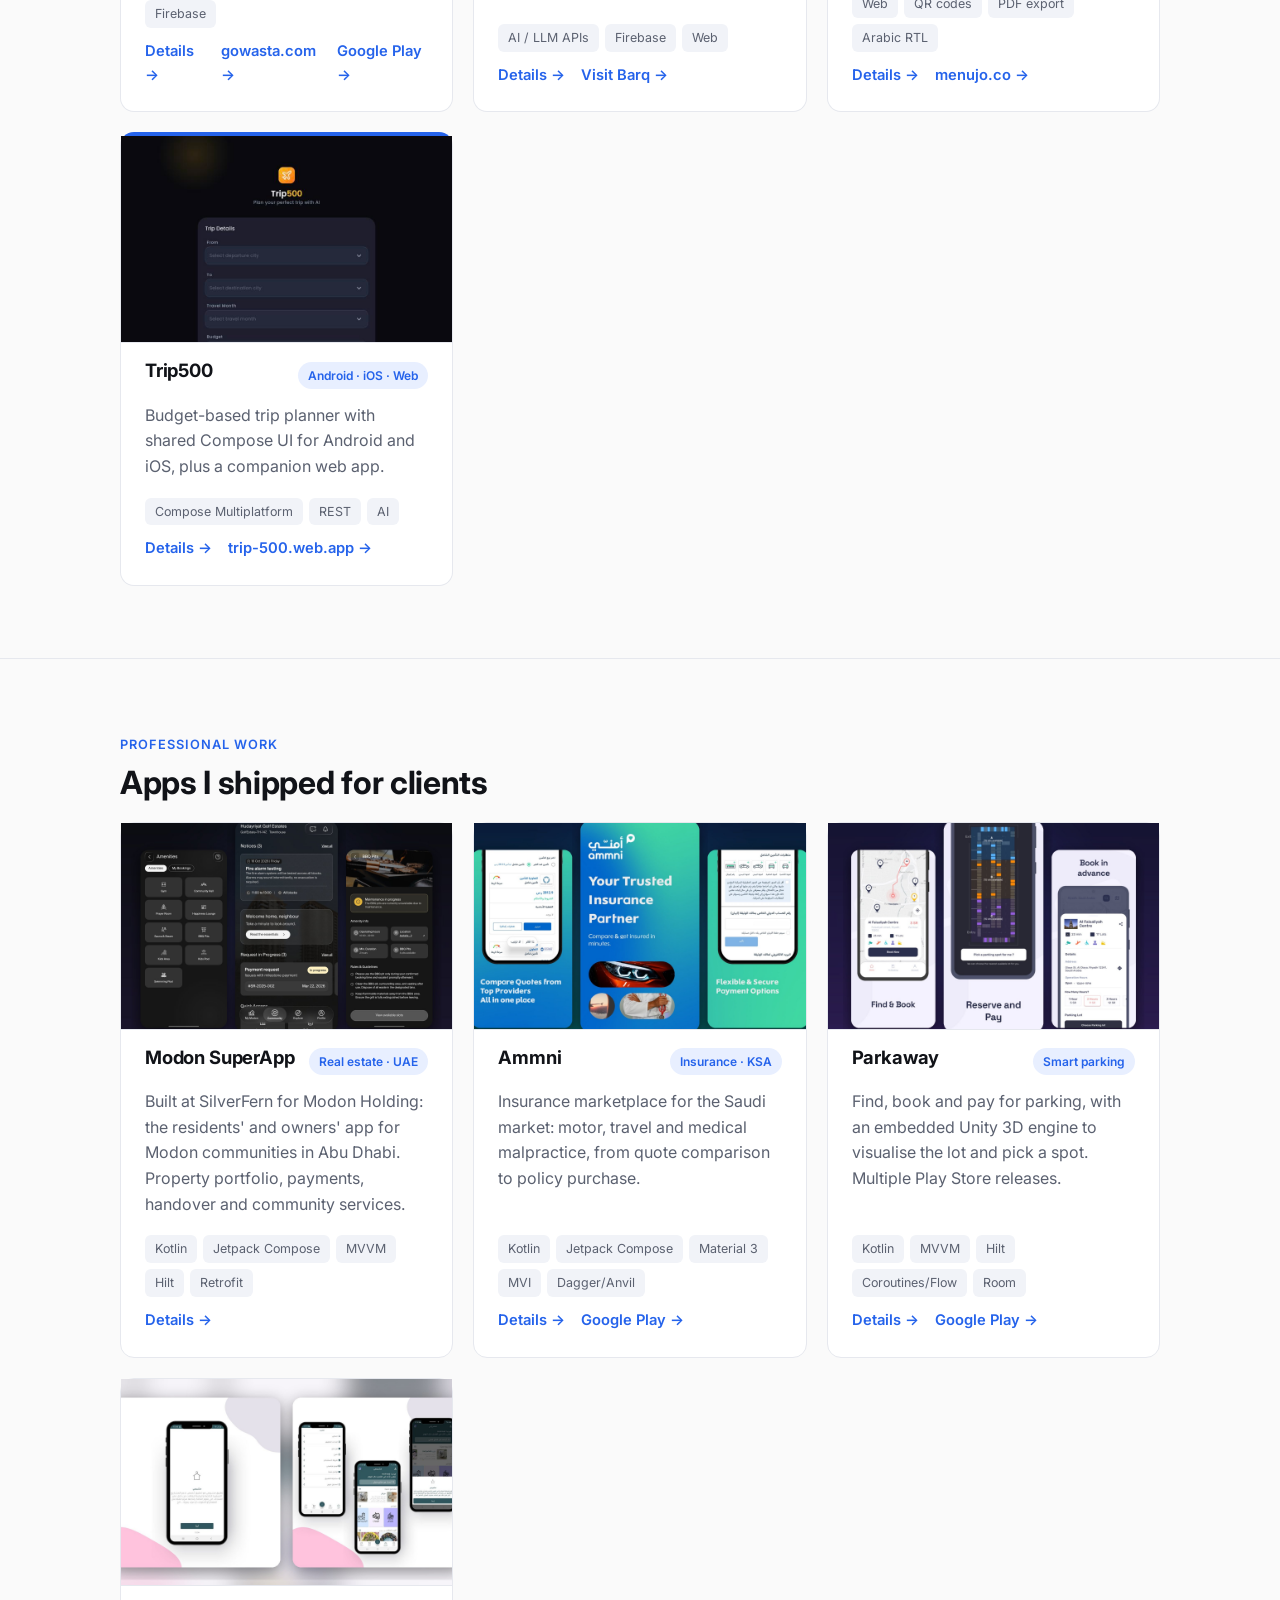
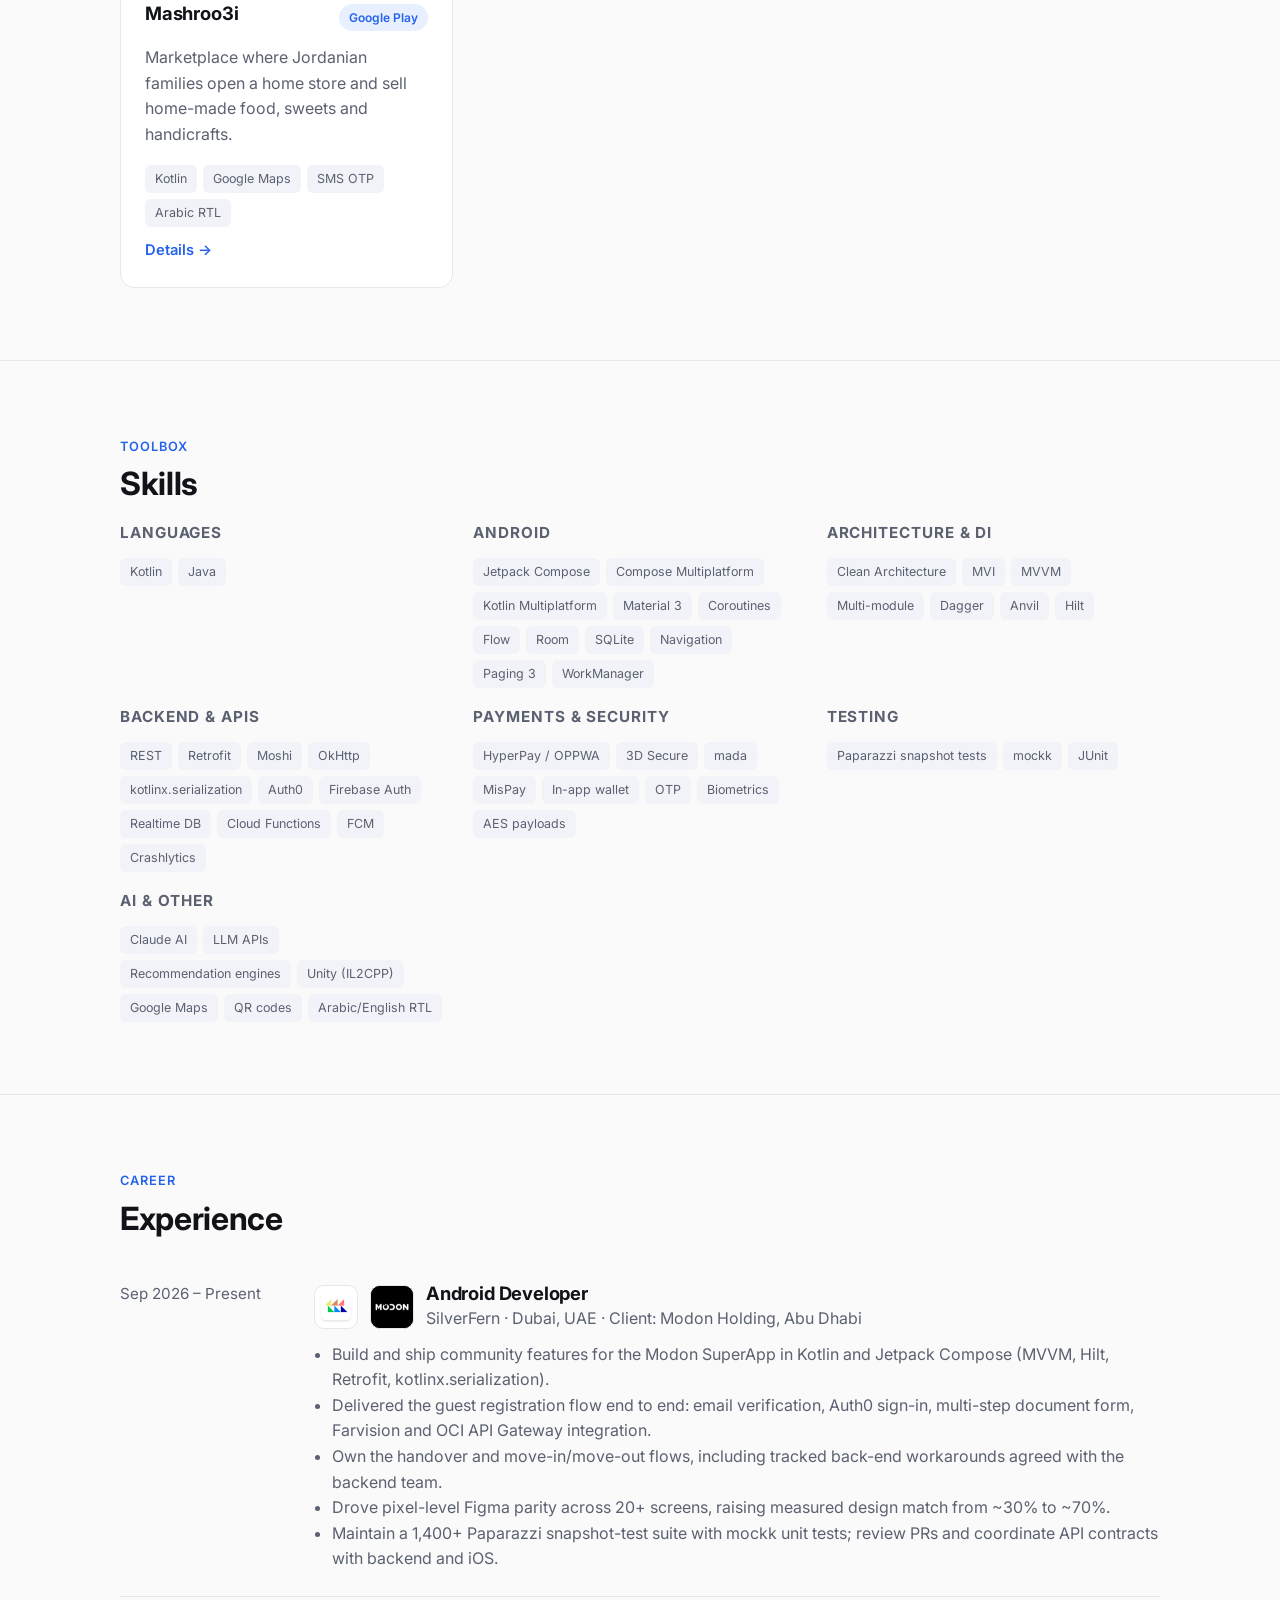
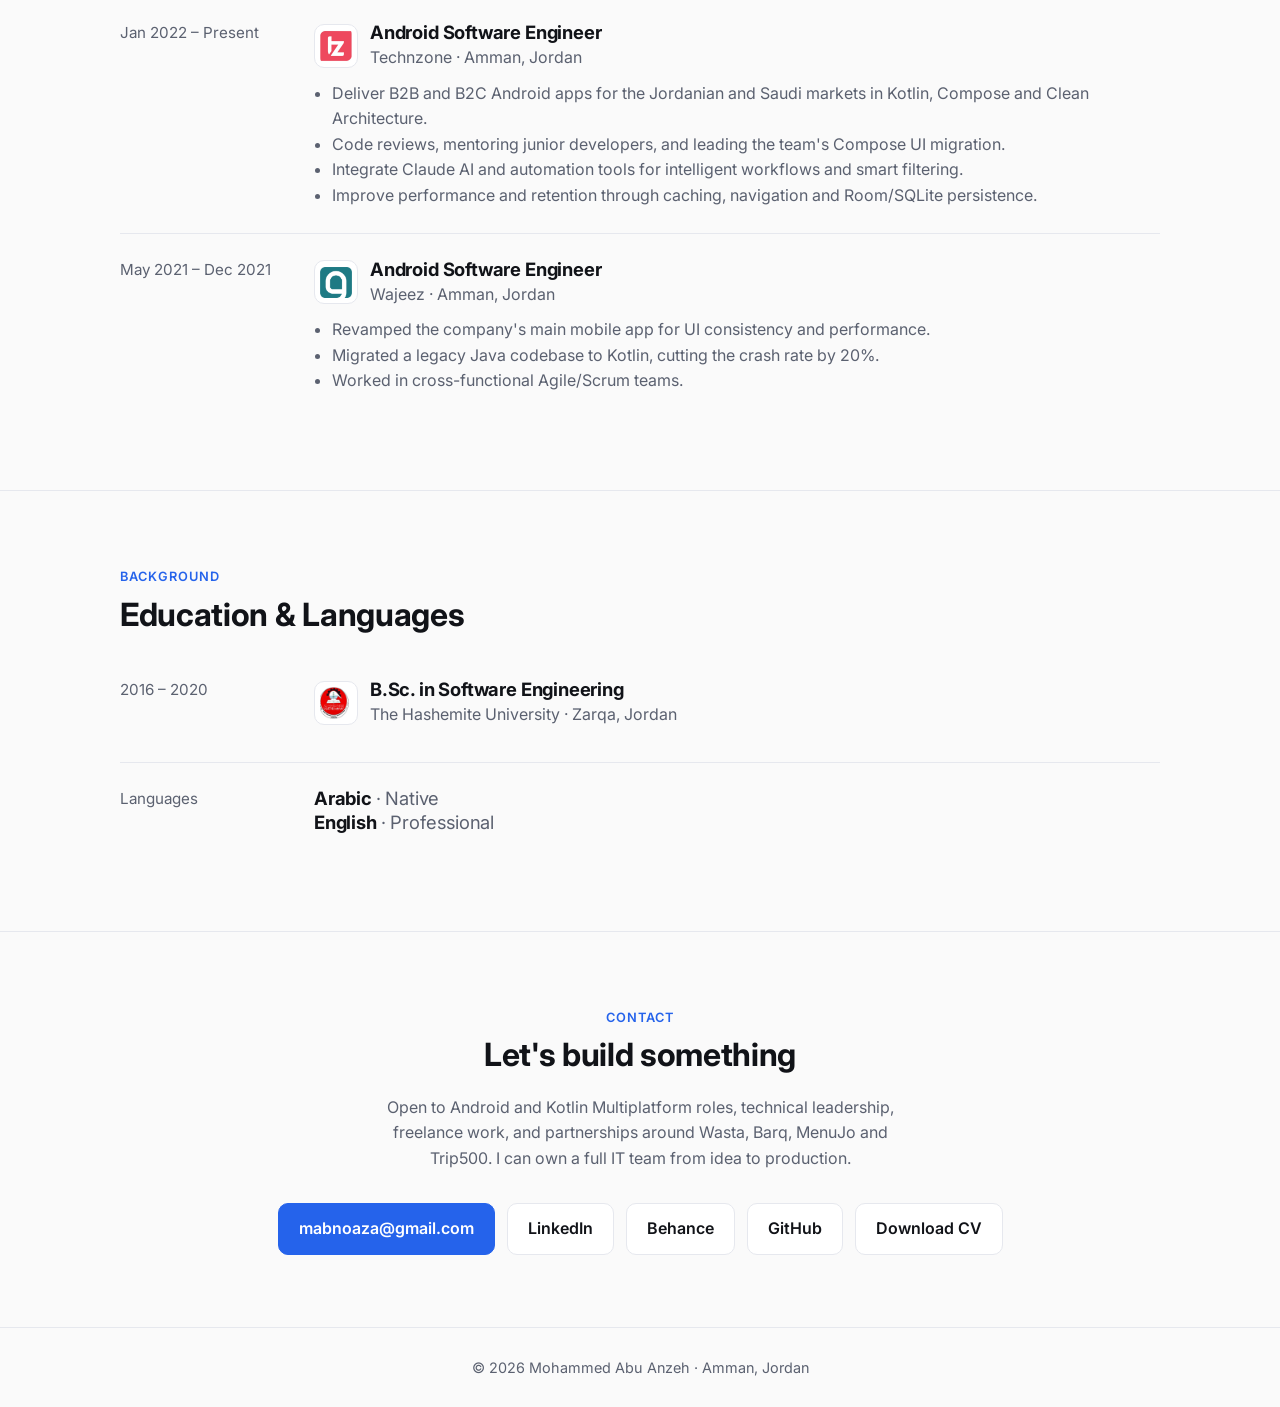
==== commit 3ea04c01: "New profile photo Co-Authored-By: Claude Opus 5.5 <noreply@anthropic.com>" ====
--- a/index.html
+++ b/index.html
@@ -45,7 +45,7 @@
       <a data-i18n="t21" class="btn" href="https://linkedin.com/in/mohammed-abuanzeh-920815148" target="_blank" rel="noopener">LinkedIn</a>
     </div>
     </div>
-    <div class="ring"><img class="photo" src="photo.webp" alt="Mohammed Abu Anzeh" width="300" height="300"></div>
+    <div class="ring"><img class="photo" src="photo2.webp" alt="Mohammed Abu Anzeh" width="300" height="300"></div>
     <div class="stats">
       <div class="stat"><b data-count="6" data-suffix="+">6+</b><span data-i18n="t27">years Android</span></div>
       <div class="stat"><b data-count="16000" data-suffix="+">16,000+</b><span data-i18n="t28">organic Wasta users</span></div>
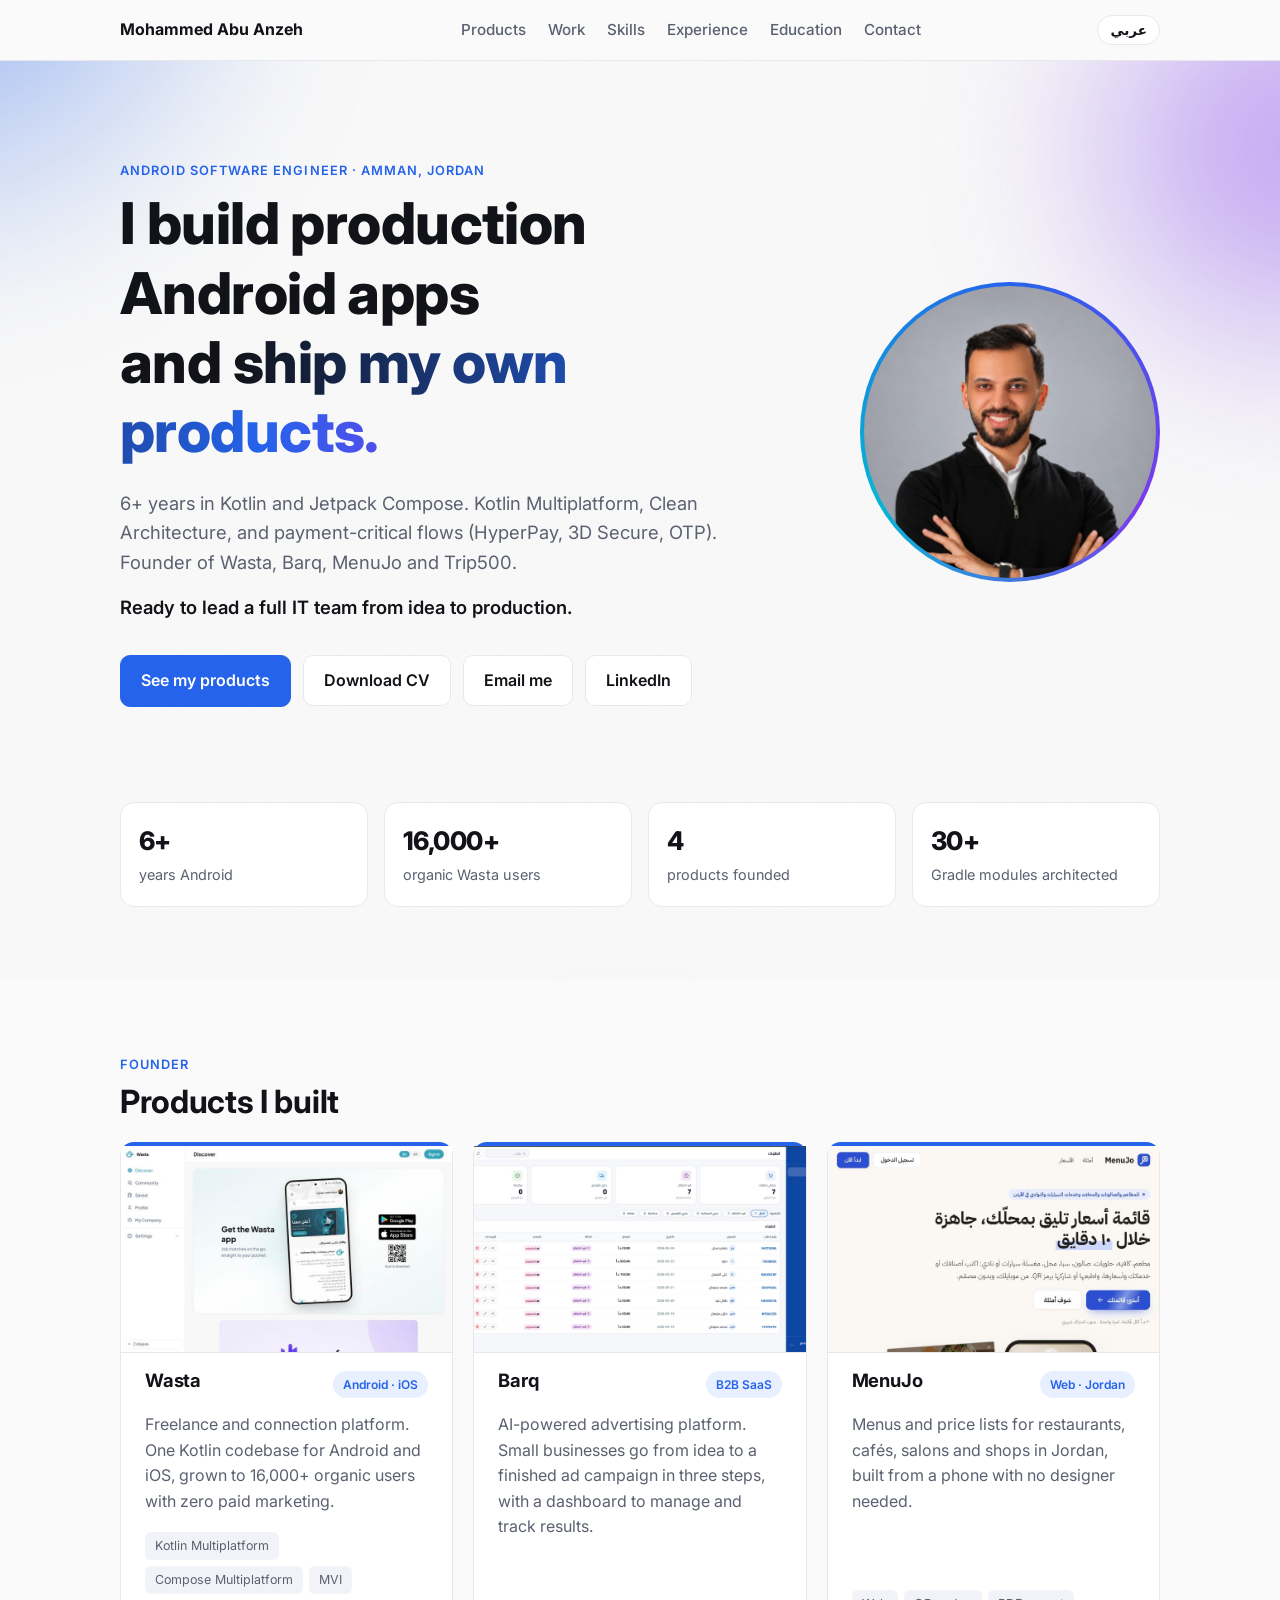
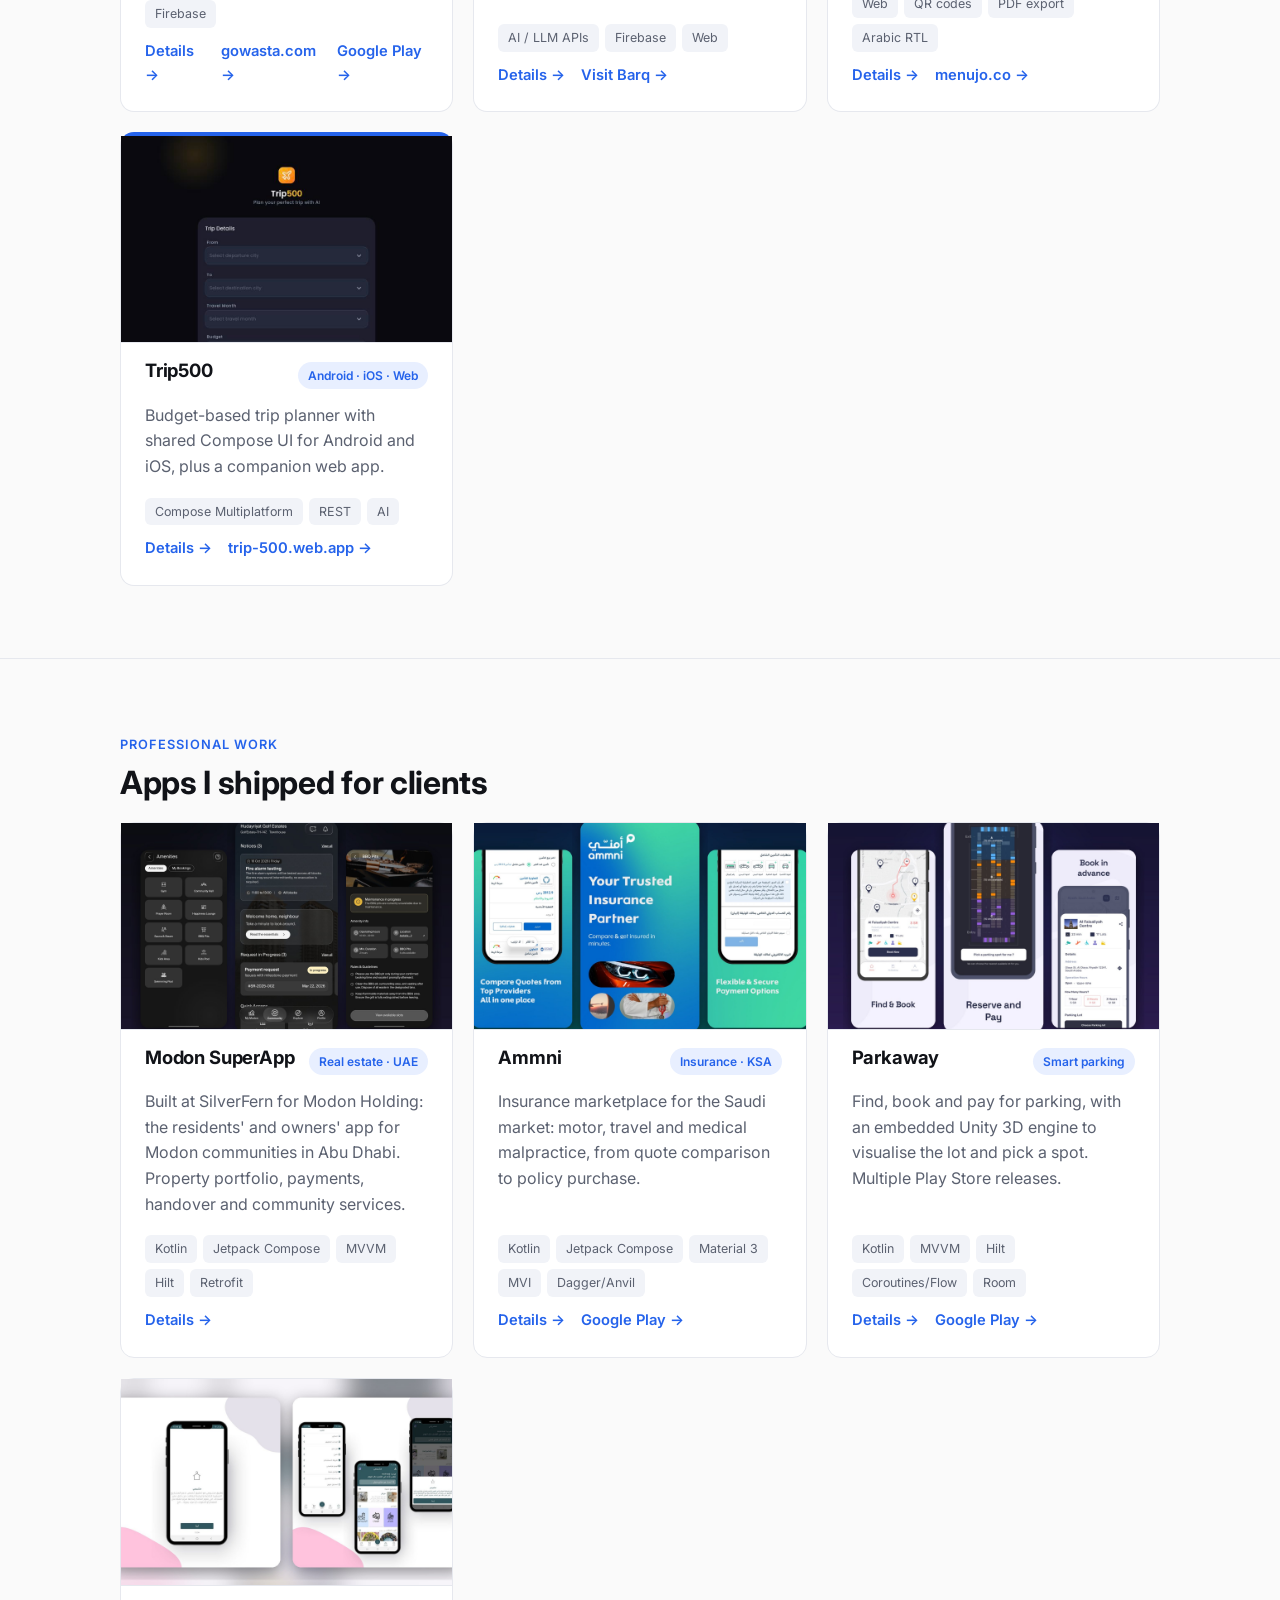
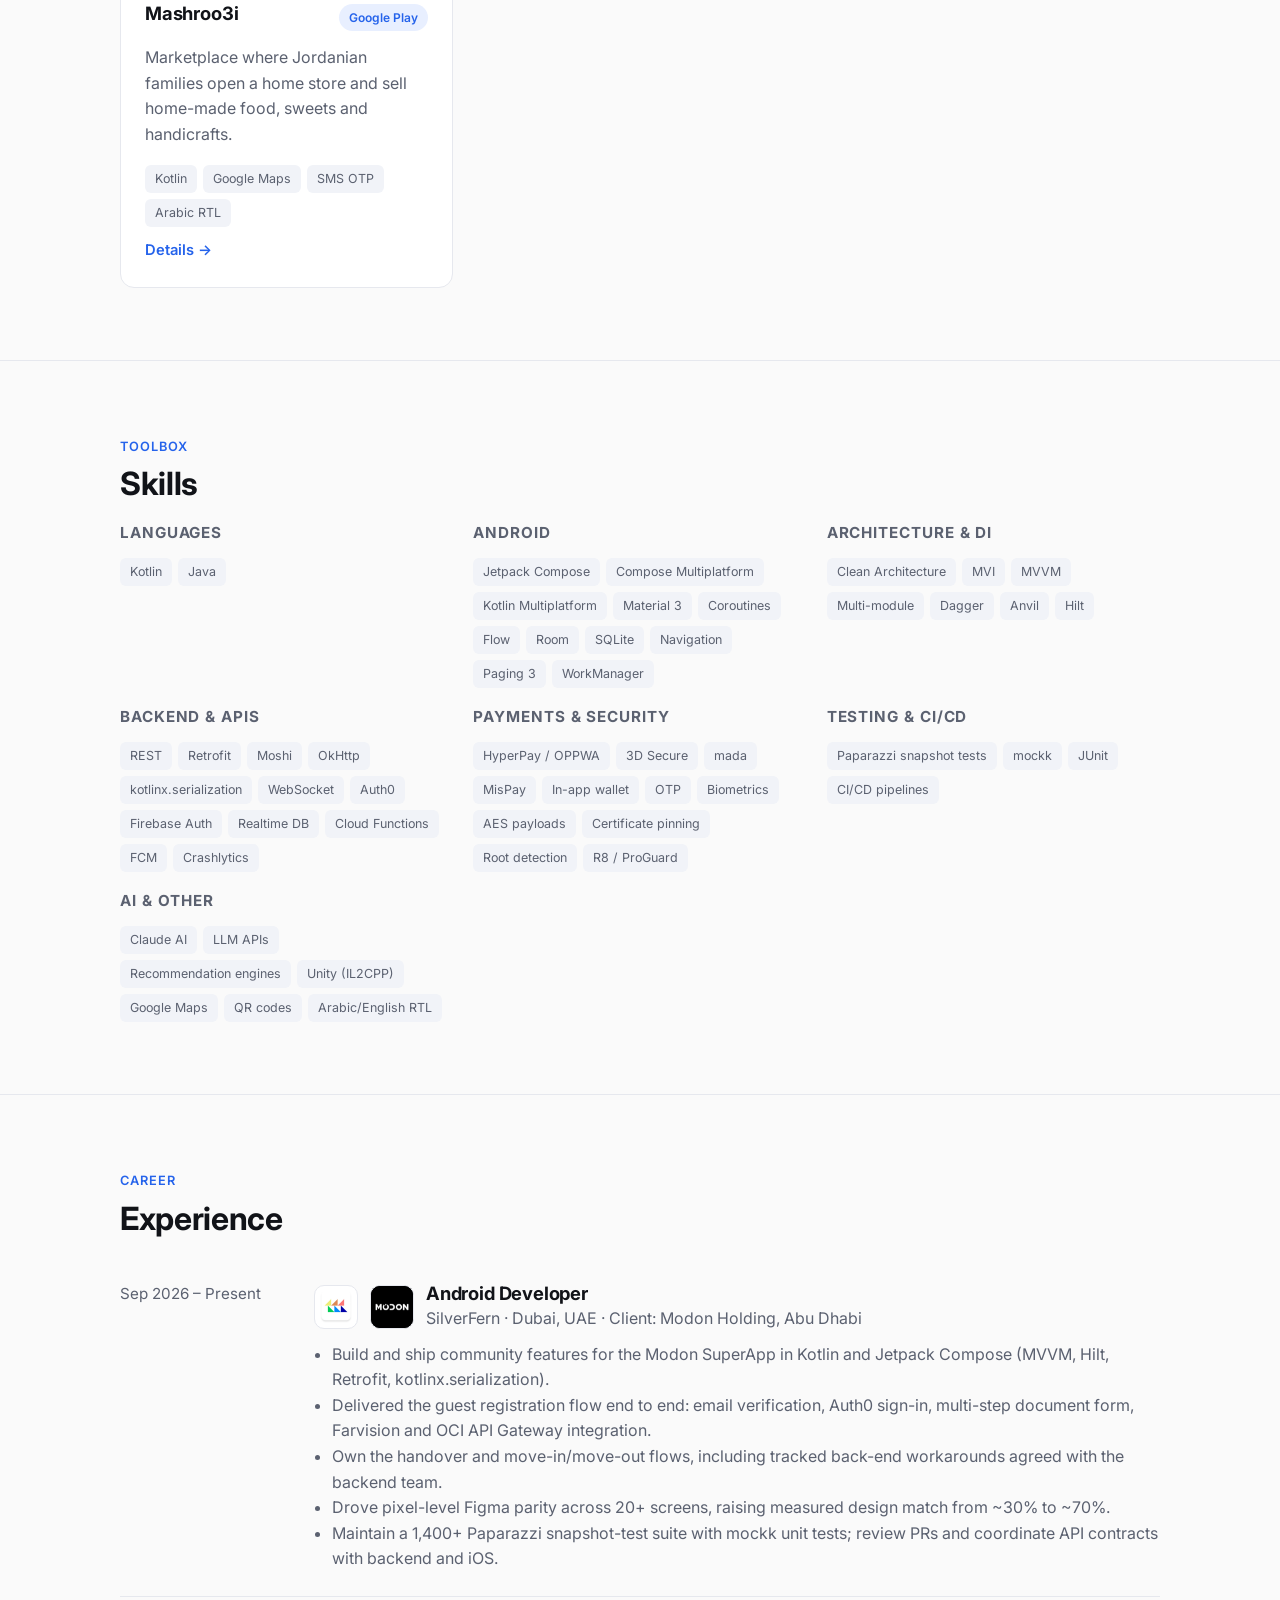
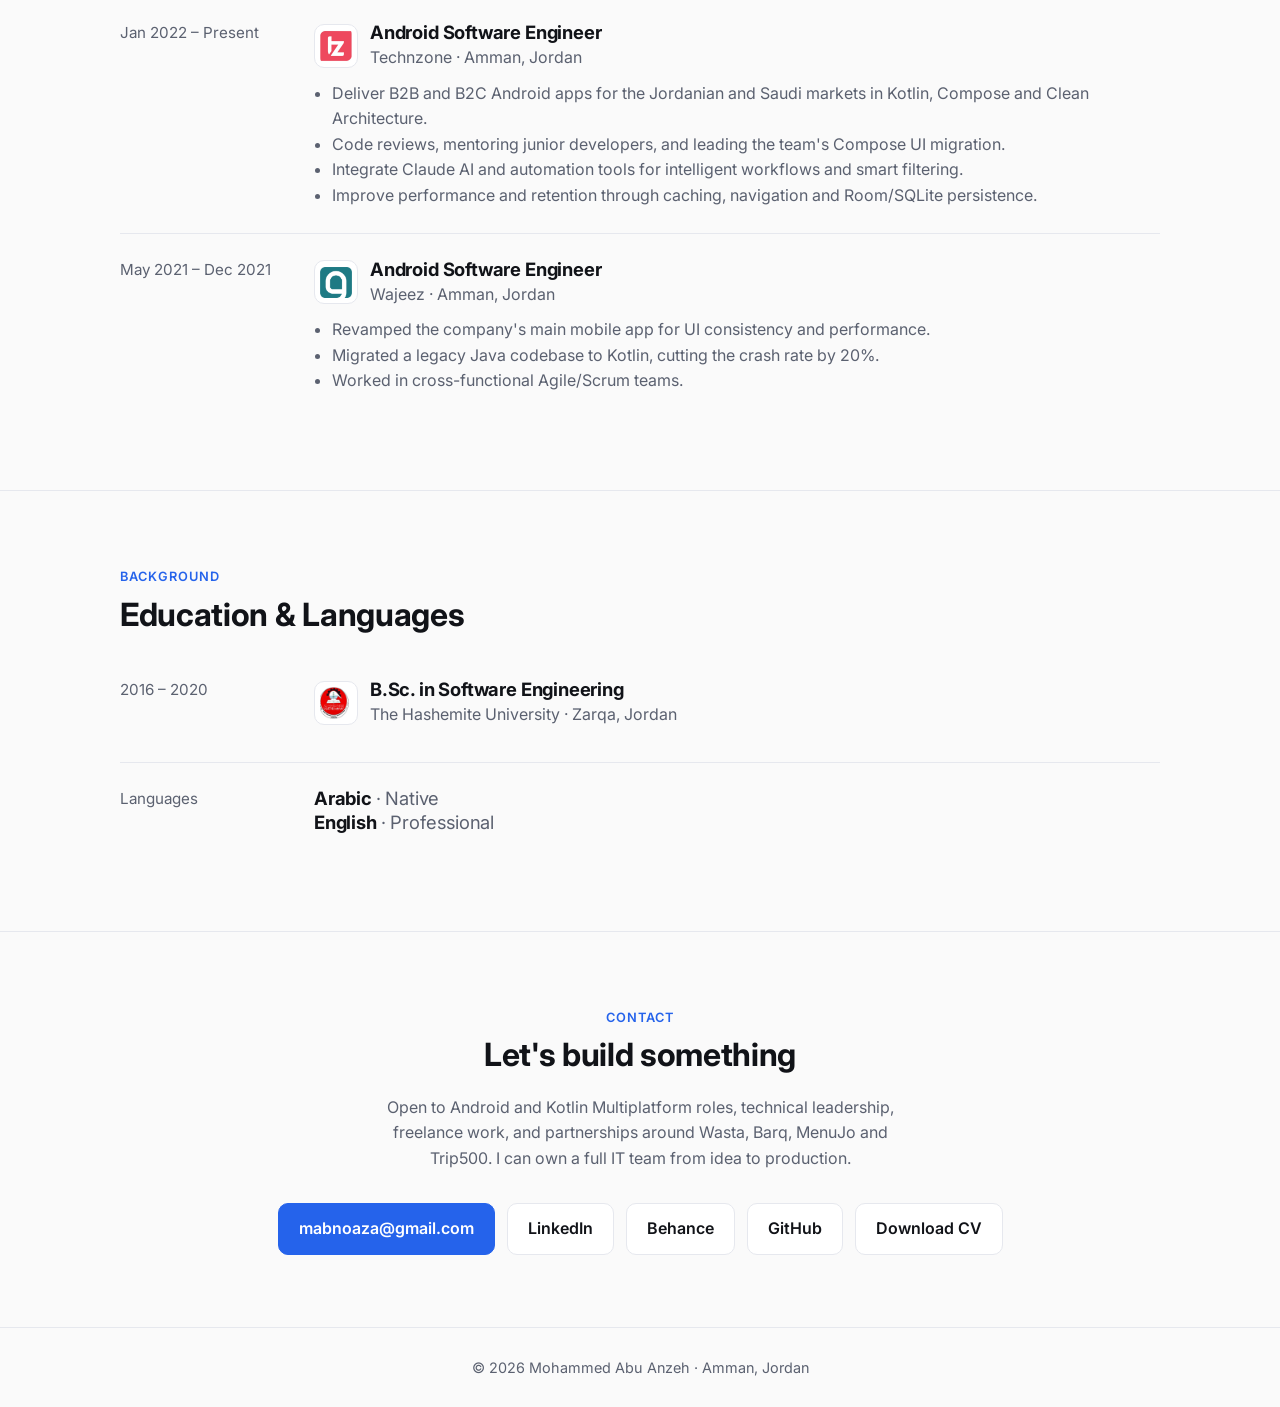
==== commit 2aca9f41: "Add WebSocket, CI/CD and app security skills to site and CV Co-Authored-By: Claude Opus 5.5 <noreply" ====
--- a/index.html
+++ b/index.html
@@ -10,7 +10,7 @@
 <link rel="icon" href="data:image/svg+xml,%3Csvg xmlns=%27http://www.w3.org/2000/svg%27 viewBox=%270 0 64 64%27%3E%3Ccircle cx=%2732%27 cy=%2732%27 r=%2732%27 fill=%27%232563eb%27/%3E%3Ctext x=%2732%27 y=%2742%27 text-anchor=%27middle%27 font-family=%27Inter,Arial,sans-serif%27 font-weight=%27700%27 font-size=%2728%27 fill=%27%23fff%27%3EMA%3C/text%3E%3C/svg%3E">
 <link rel="preconnect" href="https://fonts.googleapis.com">
 <link href="https://fonts.googleapis.com/css2?family=Inter:wght@400;500;600;700;800&family=IBM+Plex+Sans+Arabic:wght@400;500;600;700&display=swap" rel="stylesheet">
-<link rel="stylesheet" href="style.css?v=202610301804">
+<link rel="stylesheet" href="style.css?v=202611051321">
 </head>
 <body>
 
@@ -190,9 +190,9 @@
       <div><h3 data-i18n="t92">Languages</h3><div class="chips"><span class="chip">Kotlin</span><span class="chip">Java</span></div></div>
       <div><h3 data-i18n="t93">Android</h3><div class="chips"><span class="chip">Jetpack Compose</span><span class="chip">Compose Multiplatform</span><span class="chip">Kotlin Multiplatform</span><span class="chip">Material 3</span><span class="chip">Coroutines</span><span class="chip">Flow</span><span class="chip">Room</span><span class="chip">SQLite</span><span class="chip">Navigation</span><span class="chip">Paging 3</span><span class="chip">WorkManager</span></div></div>
       <div><h3 data-i18n="t94">Architecture &amp; DI</h3><div class="chips"><span class="chip">Clean Architecture</span><span class="chip">MVI</span><span class="chip">MVVM</span><span class="chip">Multi-module</span><span class="chip">Dagger</span><span class="chip">Anvil</span><span class="chip">Hilt</span></div></div>
-      <div><h3 data-i18n="t95">Backend &amp; APIs</h3><div class="chips"><span class="chip">REST</span><span class="chip">Retrofit</span><span class="chip">Moshi</span><span class="chip">OkHttp</span><span class="chip">kotlinx.serialization</span><span class="chip">Auth0</span><span class="chip">Firebase Auth</span><span class="chip">Realtime DB</span><span class="chip">Cloud Functions</span><span class="chip">FCM</span><span class="chip">Crashlytics</span></div></div>
-      <div><h3 data-i18n="t96">Payments &amp; Security</h3><div class="chips"><span class="chip">HyperPay / OPPWA</span><span class="chip">3D Secure</span><span class="chip">mada</span><span class="chip">MisPay</span><span class="chip">In-app wallet</span><span class="chip">OTP</span><span class="chip">Biometrics</span><span class="chip">AES payloads</span></div></div>
-      <div><h3 data-i18n="t97">Testing</h3><div class="chips"><span class="chip">Paparazzi snapshot tests</span><span class="chip">mockk</span><span class="chip">JUnit</span></div></div>
+      <div><h3 data-i18n="t95">Backend &amp; APIs</h3><div class="chips"><span class="chip">REST</span><span class="chip">Retrofit</span><span class="chip">Moshi</span><span class="chip">OkHttp</span><span class="chip">kotlinx.serialization</span><span class="chip">WebSocket</span><span class="chip">Auth0</span><span class="chip">Firebase Auth</span><span class="chip">Realtime DB</span><span class="chip">Cloud Functions</span><span class="chip">FCM</span><span class="chip">Crashlytics</span></div></div>
+      <div><h3 data-i18n="t96">Payments &amp; Security</h3><div class="chips"><span class="chip">HyperPay / OPPWA</span><span class="chip">3D Secure</span><span class="chip">mada</span><span class="chip">MisPay</span><span class="chip">In-app wallet</span><span class="chip">OTP</span><span class="chip">Biometrics</span><span class="chip">AES payloads</span><span class="chip">Certificate pinning</span><span class="chip">Root detection</span><span class="chip">R8 / ProGuard</span></div></div>
+      <div><h3 data-i18n="t97">Testing &amp; CI/CD</h3><div class="chips"><span class="chip">Paparazzi snapshot tests</span><span class="chip">mockk</span><span class="chip">JUnit</span><span class="chip">CI/CD pipelines</span></div></div>
       <div><h3 data-i18n="t98">AI &amp; Other</h3><div class="chips"><span class="chip">Claude AI</span><span class="chip">LLM APIs</span><span class="chip">Recommendation engines</span><span class="chip">Unity (IL2CPP)</span><span class="chip">Google Maps</span><span class="chip">QR codes</span><span class="chip">Arabic/English RTL</span></div></div>
     </div>
   </div>
@@ -284,7 +284,7 @@
   <div data-i18n="t120" class="wrap">© 2026 Mohammed Abu Anzeh · Amman, Jordan</div>
 </footer>
 
-<script src="i18n.js?v=202610301804"></script>
-<script src="site.js?v=202610301804" defer></script>
+<script src="i18n.js?v=202611051321"></script>
+<script src="site.js?v=202611051321" defer></script>
 </body>
 </html>
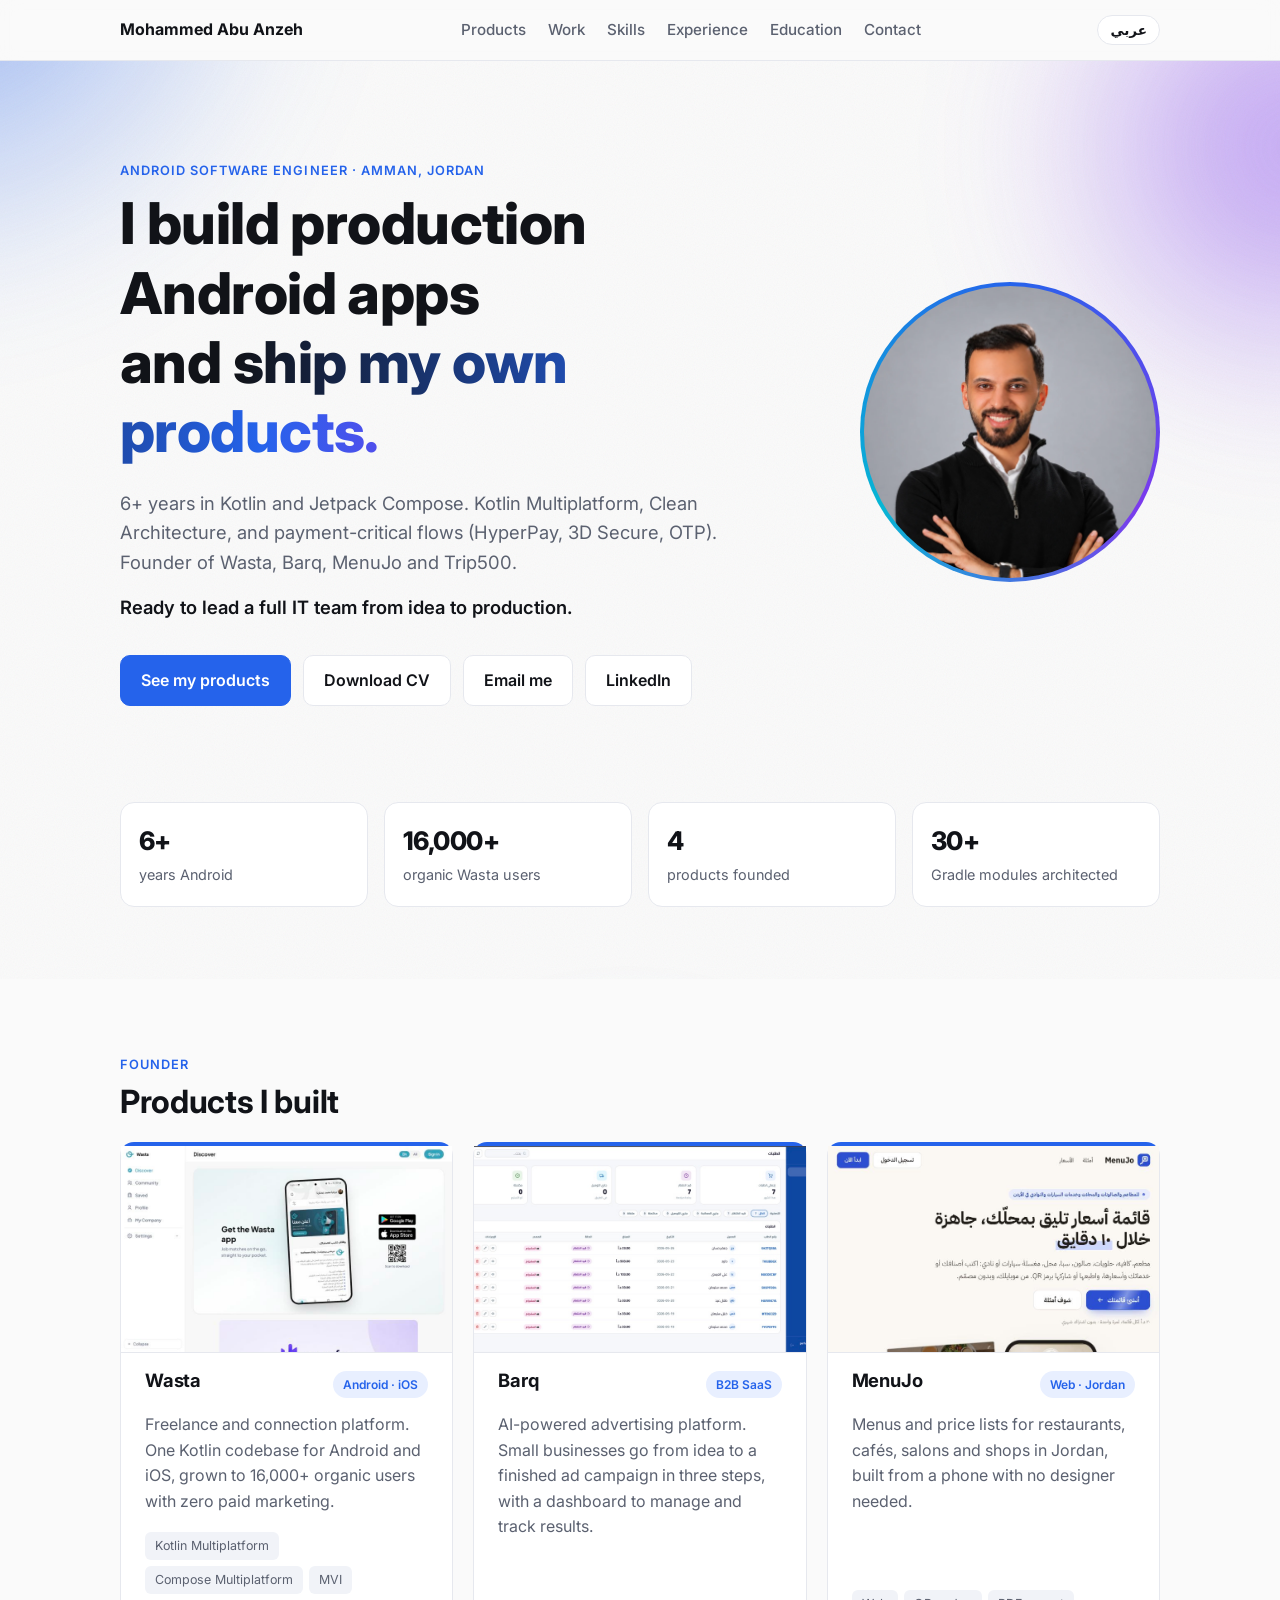
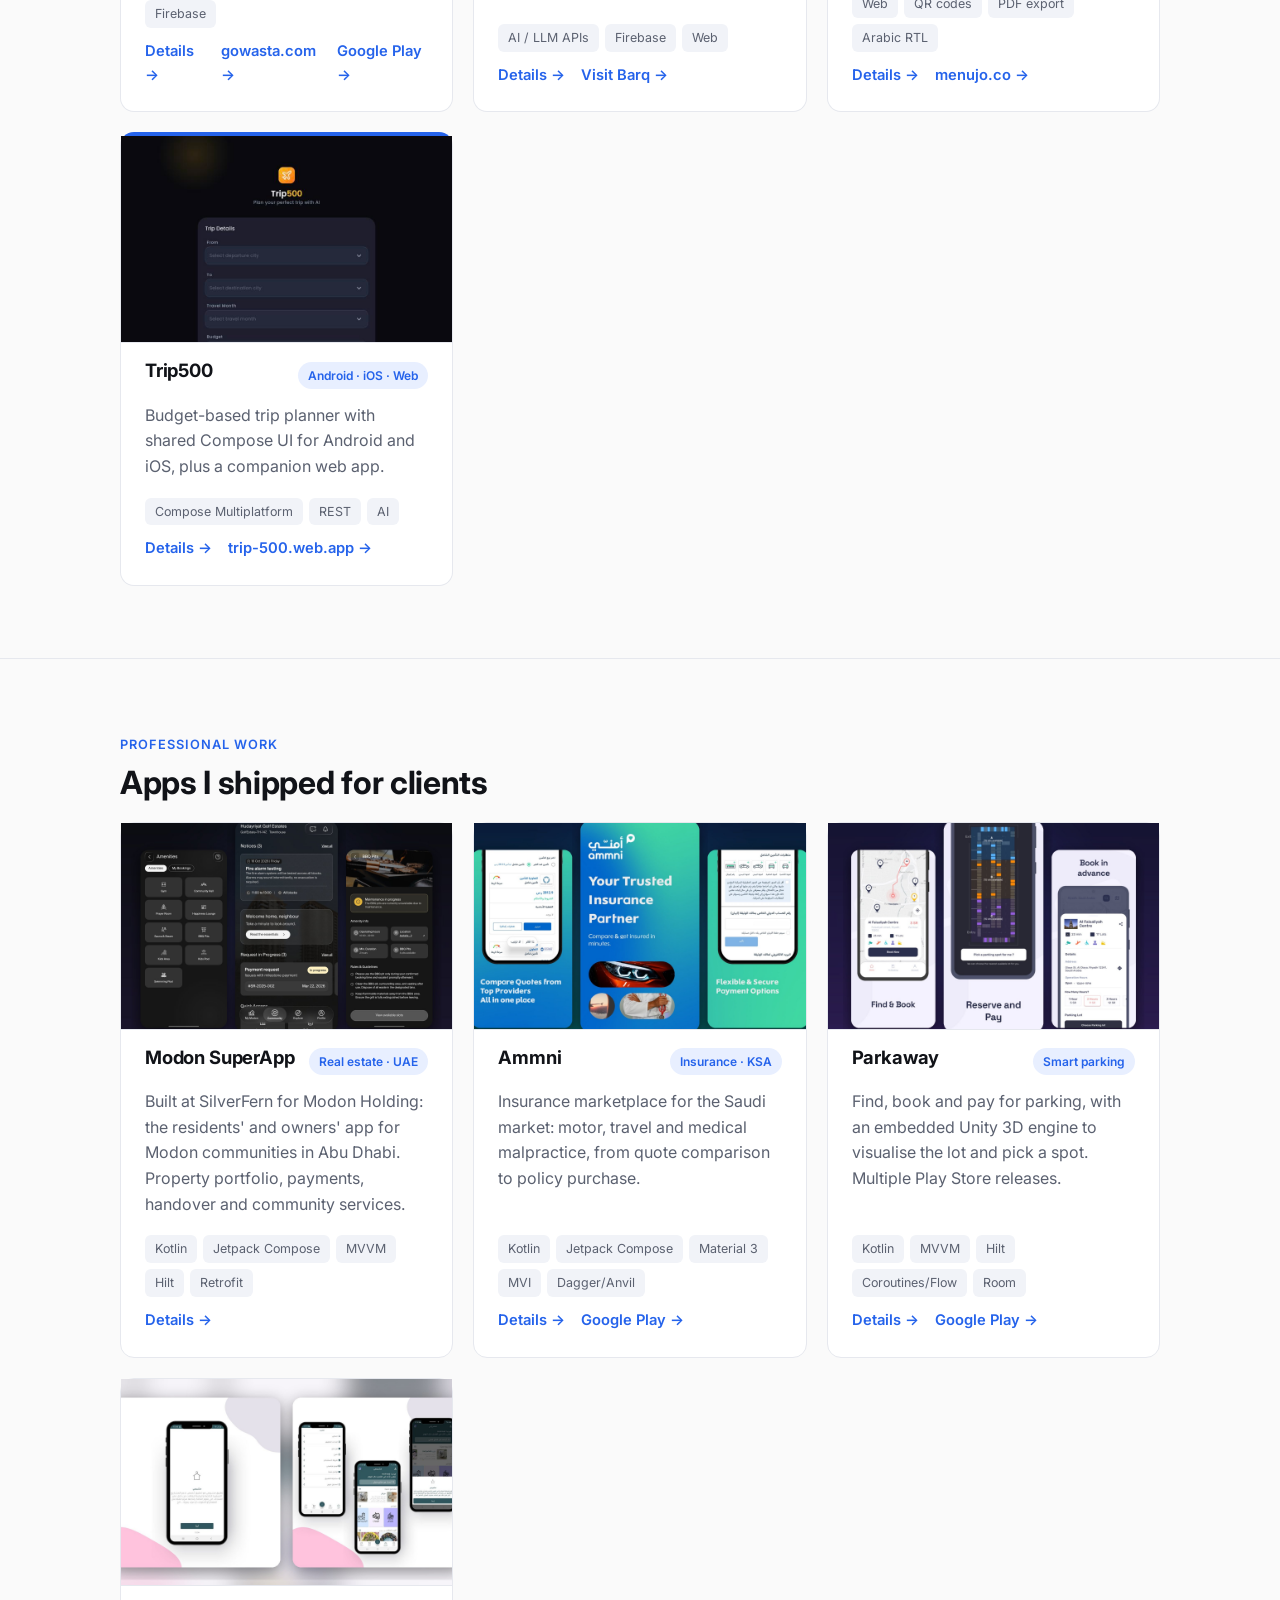
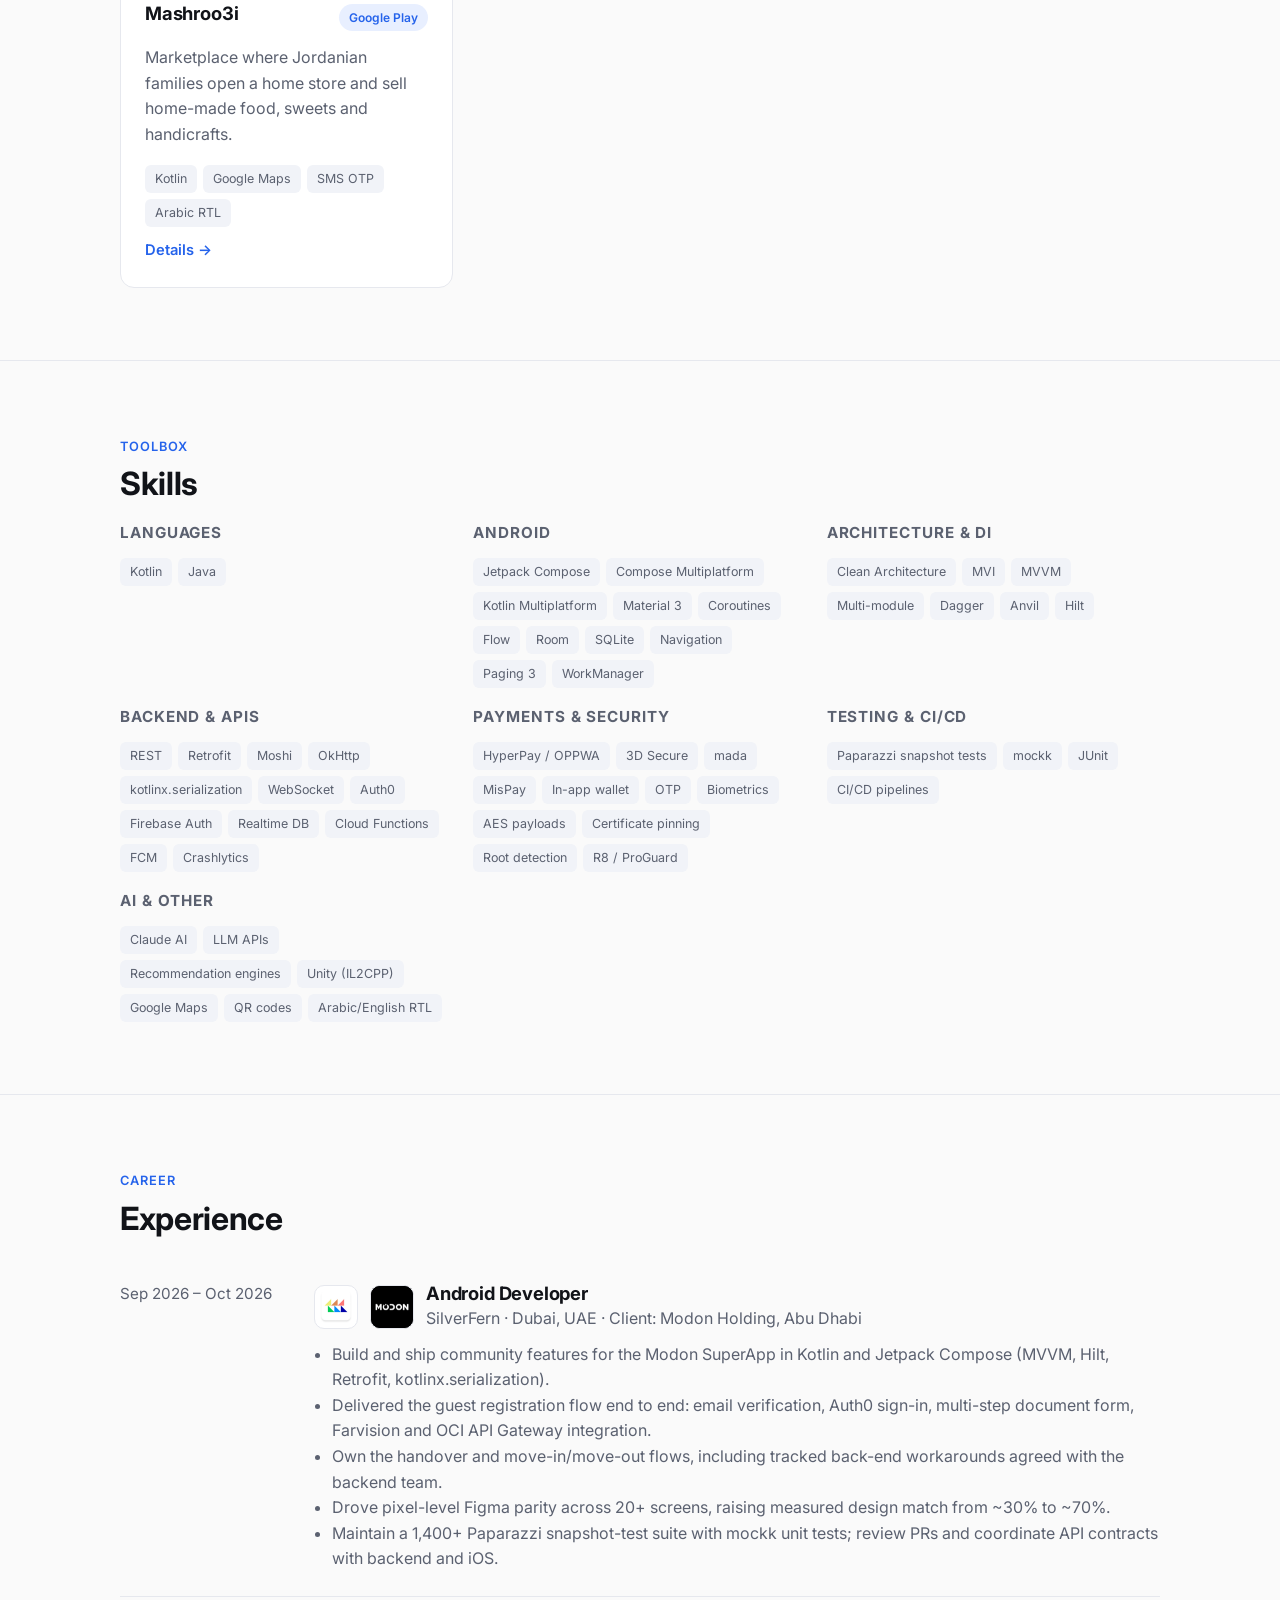
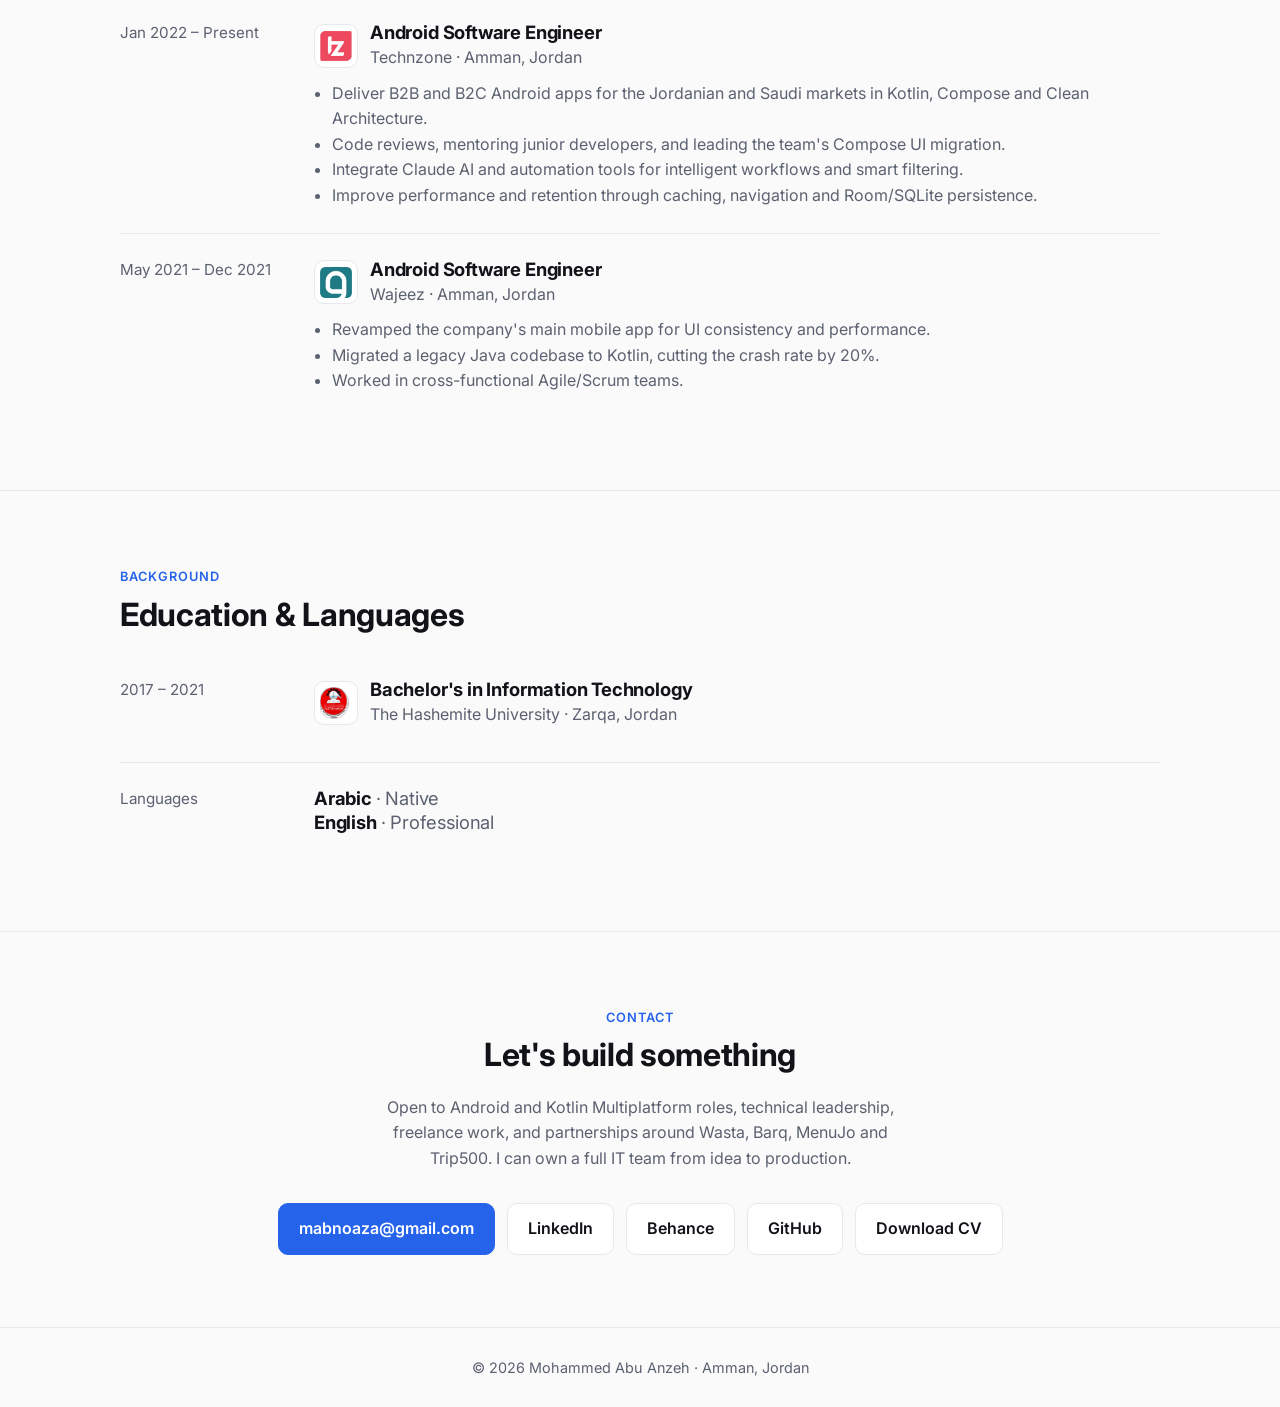
==== commit 6f5e9a7d: "Match LinkedIn: SilverFern ended Oct 2026, B.Sc. Information Technology 2017-2021 Co-Authored-By: Cl" ====
--- a/index.html
+++ b/index.html
@@ -10,7 +10,7 @@
 <link rel="icon" href="data:image/svg+xml,%3Csvg xmlns=%27http://www.w3.org/2000/svg%27 viewBox=%270 0 64 64%27%3E%3Ccircle cx=%2732%27 cy=%2732%27 r=%2732%27 fill=%27%232563eb%27/%3E%3Ctext x=%2732%27 y=%2742%27 text-anchor=%27middle%27 font-family=%27Inter,Arial,sans-serif%27 font-weight=%27700%27 font-size=%2728%27 fill=%27%23fff%27%3EMA%3C/text%3E%3C/svg%3E">
 <link rel="preconnect" href="https://fonts.googleapis.com">
 <link href="https://fonts.googleapis.com/css2?family=Inter:wght@400;500;600;700;800&family=IBM+Plex+Sans+Arabic:wght@400;500;600;700&display=swap" rel="stylesheet">
-<link rel="stylesheet" href="style.css?v=202611051321">
+<link rel="stylesheet" href="style.css?v=202611092101">
 </head>
 <body>
 
@@ -204,7 +204,7 @@
     <h2 data-i18n="t34">Experience</h2>
 
     <div class="job">
-      <time data-i18n="t99">Sep 2026 – Present</time>
+      <time data-i18n="t99">Sep 2026 – Oct 2026</time>
       <div>
         <div class="jobhead"><img class="logo" src="images/logos/silverfern.png" alt="SilverFern"><img class="logo dark" src="images/logos/modon.png" alt="Modon Holding"><div><h3 data-i18n="t112">Android Developer</h3><div data-i18n="t116" class="where">SilverFern · Dubai, UAE · Client: Modon Holding, Abu Dhabi</div></div></div>
         <ul>
@@ -250,9 +250,9 @@
     <span data-i18n="t12" class="eyebrow">Background</span>
     <h2 data-i18n="t35">Education &amp; Languages</h2>
     <div class="job">
-      <time data-i18n="t102">2016 – 2020</time>
-      <div>
-        <div class="jobhead"><img class="logo" src="images/logos/hu.png" alt="The Hashemite University"><div><h3 data-i18n="t115">B.Sc. in Software Engineering</h3><div data-i18n="t119" class="where">The Hashemite University · Zarqa, Jordan</div></div></div>
+      <time data-i18n="t102">2017 – 2021</time>
+      <div>
+        <div class="jobhead"><img class="logo" src="images/logos/hu.png" alt="The Hashemite University"><div><h3 data-i18n="t115">Bachelor's in Information Technology</h3><div data-i18n="t119" class="where">The Hashemite University · Zarqa, Jordan</div></div></div>
       </div>
     </div>
     <div class="job">
@@ -284,7 +284,7 @@
   <div data-i18n="t120" class="wrap">© 2026 Mohammed Abu Anzeh · Amman, Jordan</div>
 </footer>
 
-<script src="i18n.js?v=202611051321"></script>
-<script src="site.js?v=202611051321" defer></script>
+<script src="i18n.js?v=202611092101"></script>
+<script src="site.js?v=202611092101" defer></script>
 </body>
 </html>
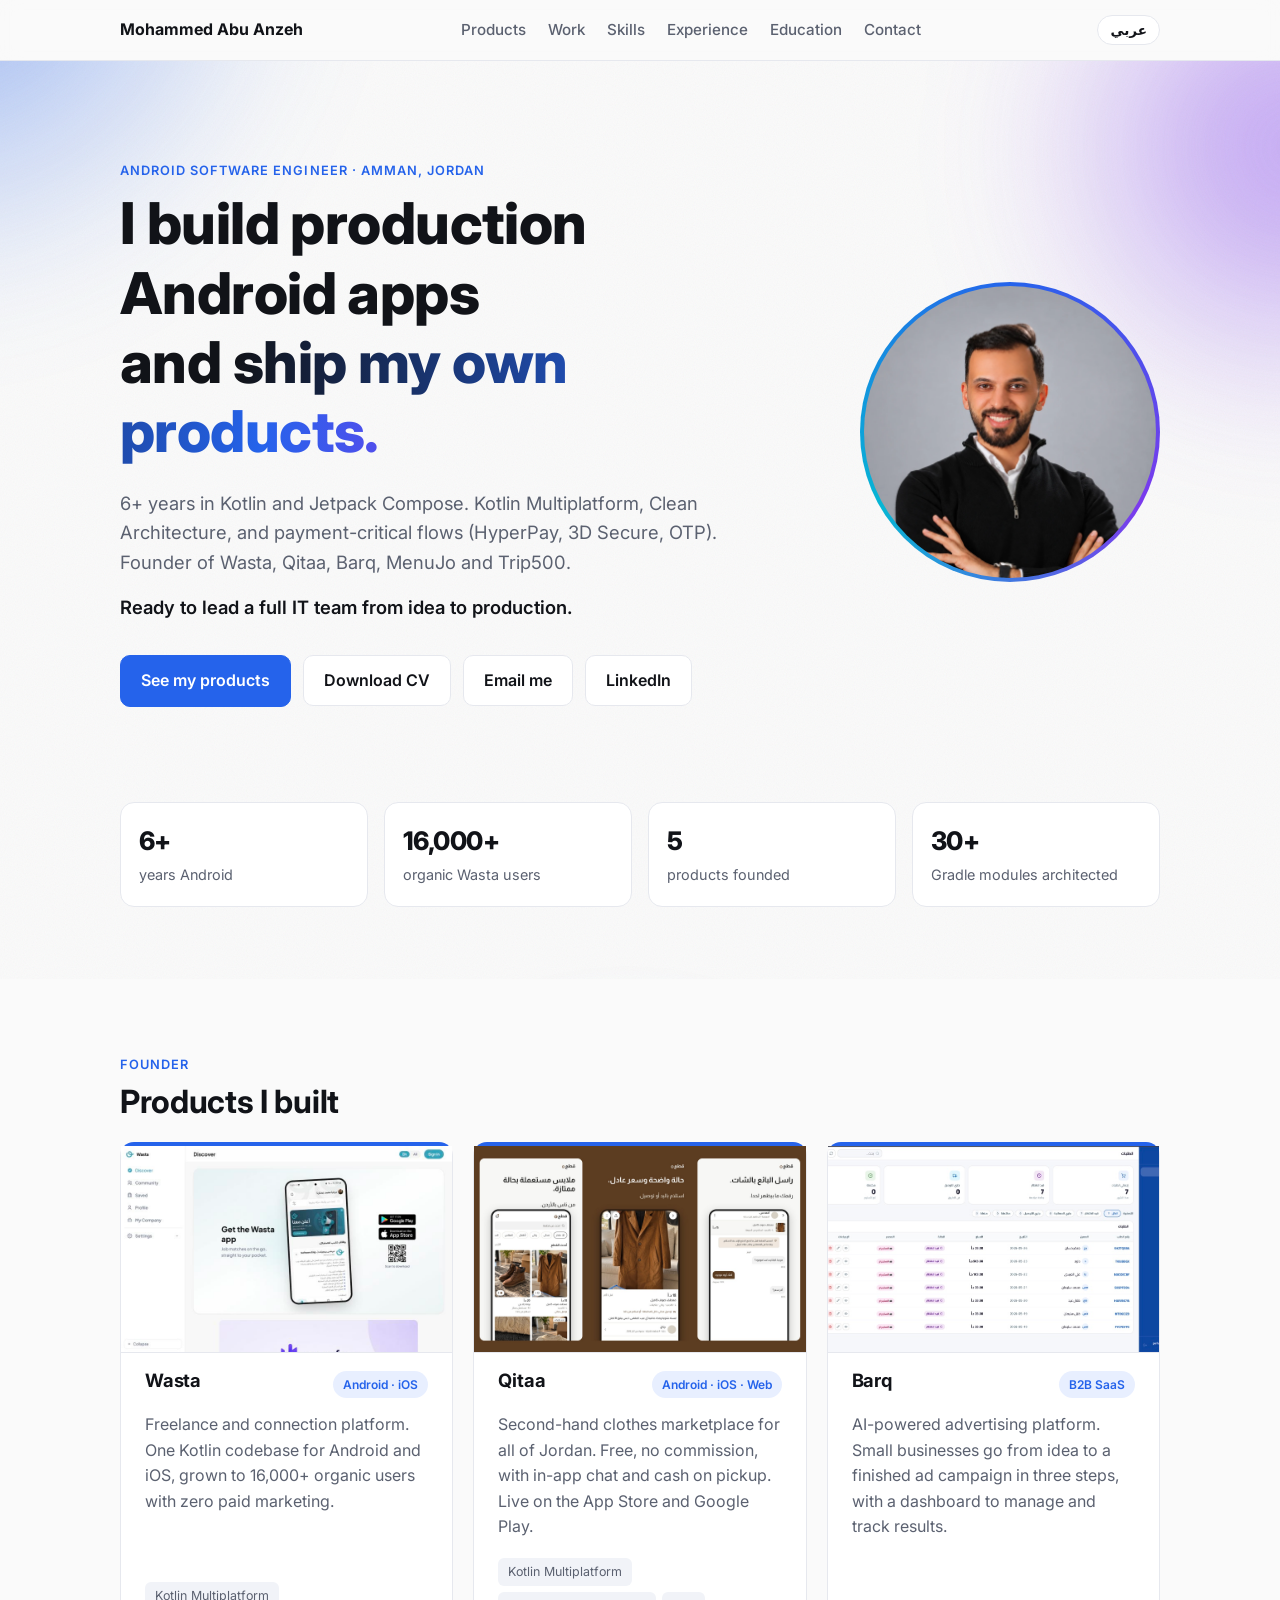
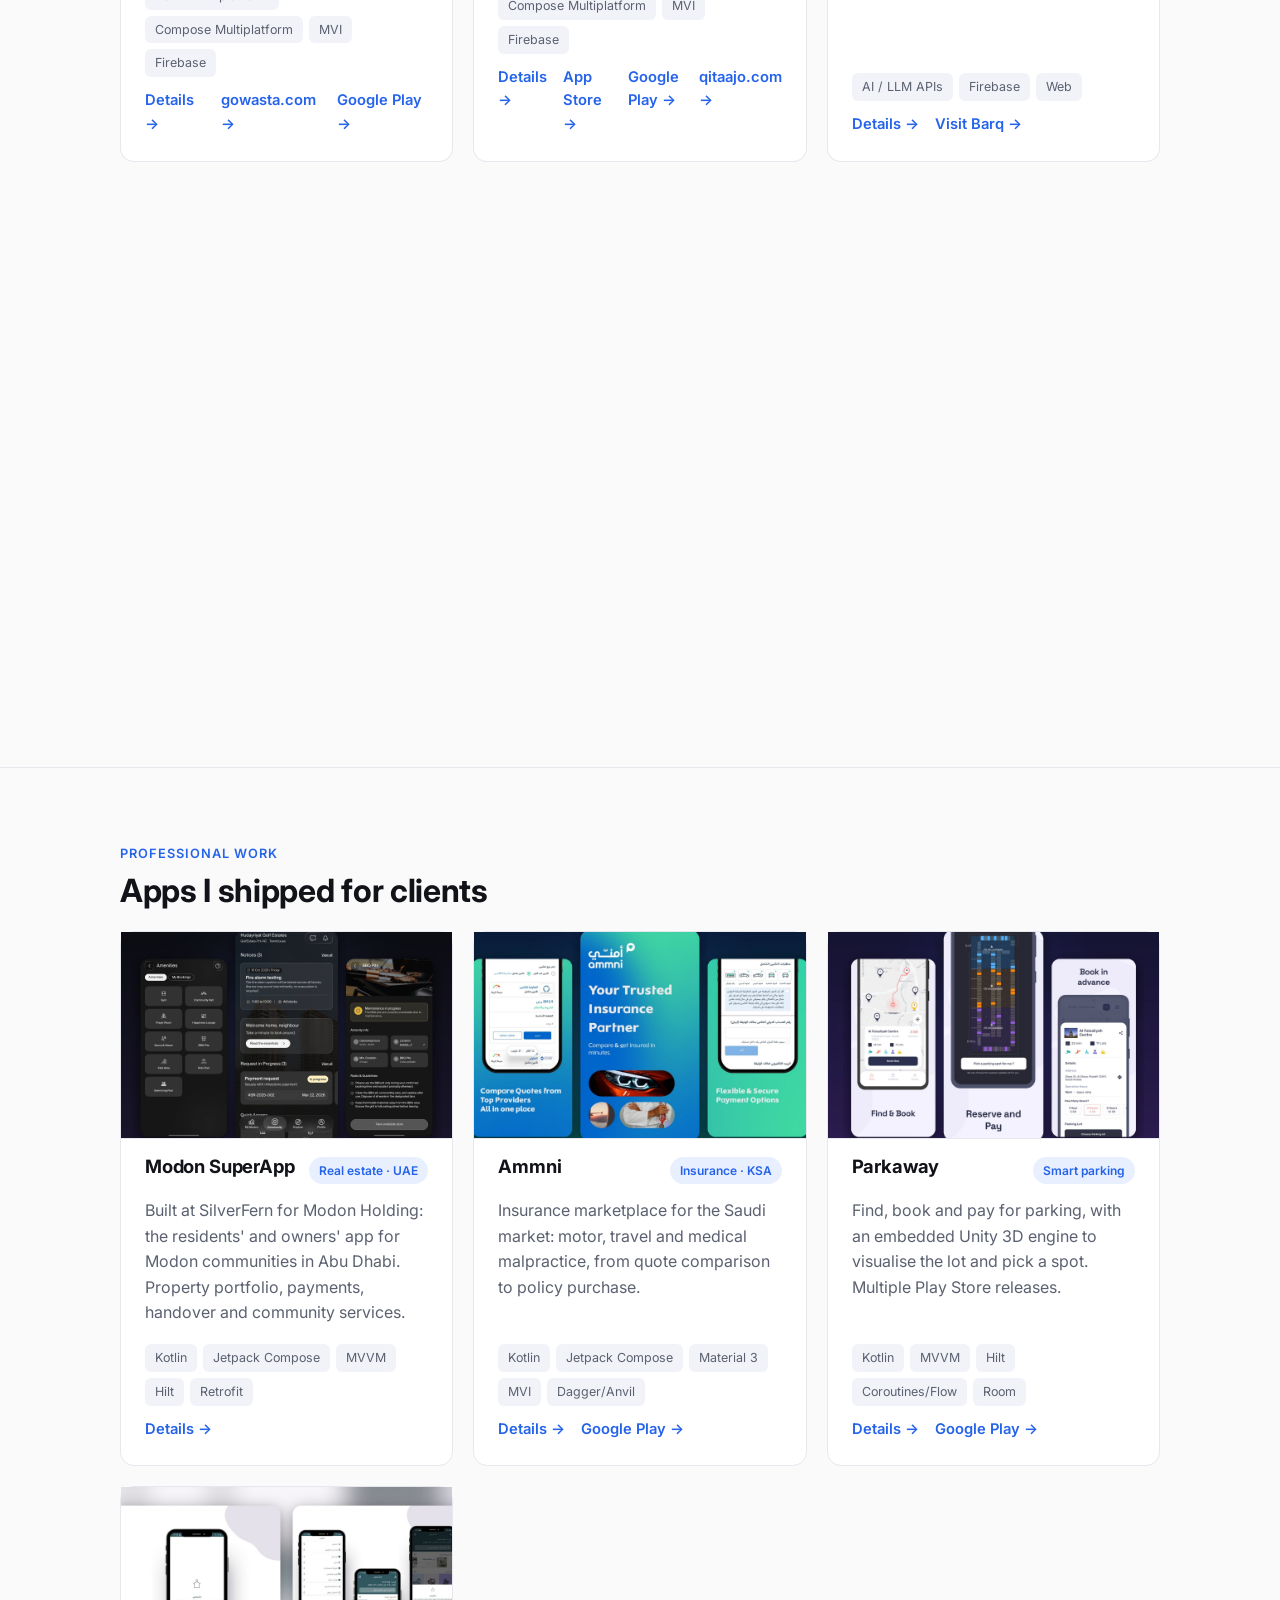
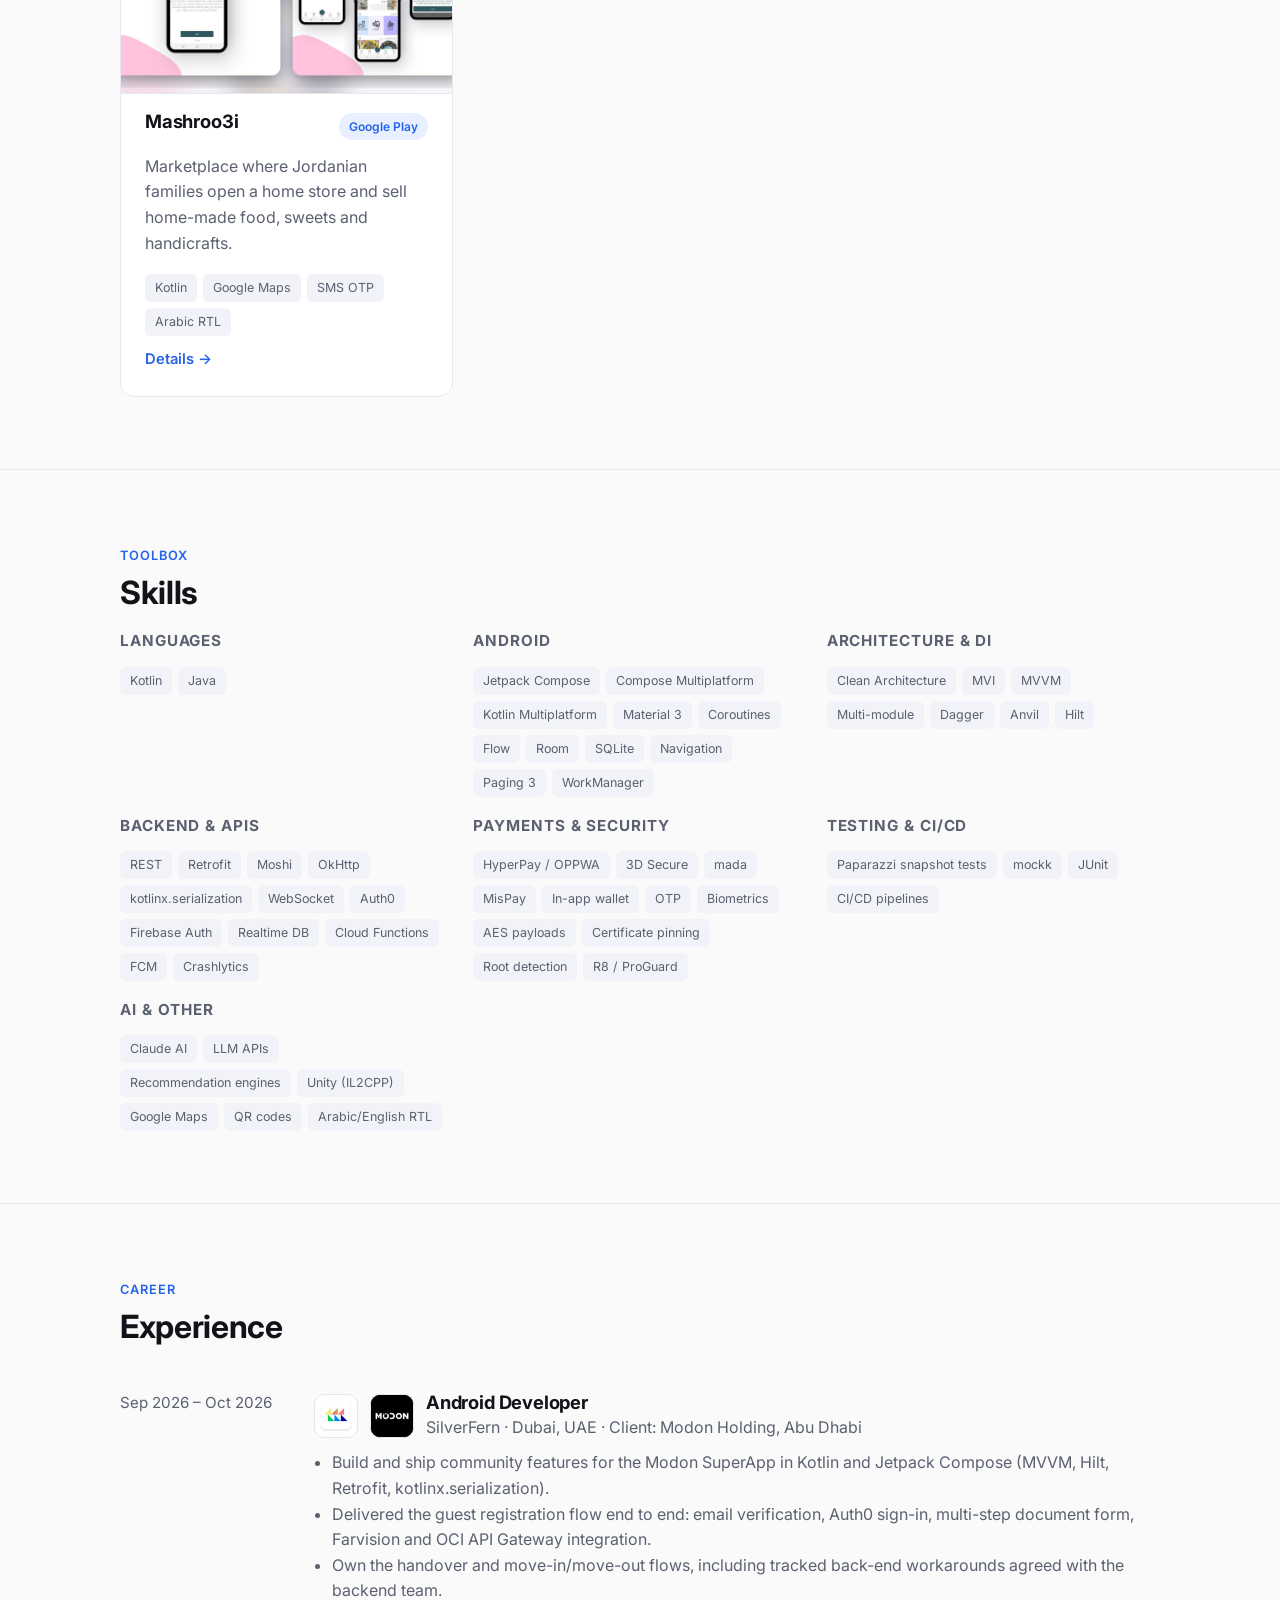
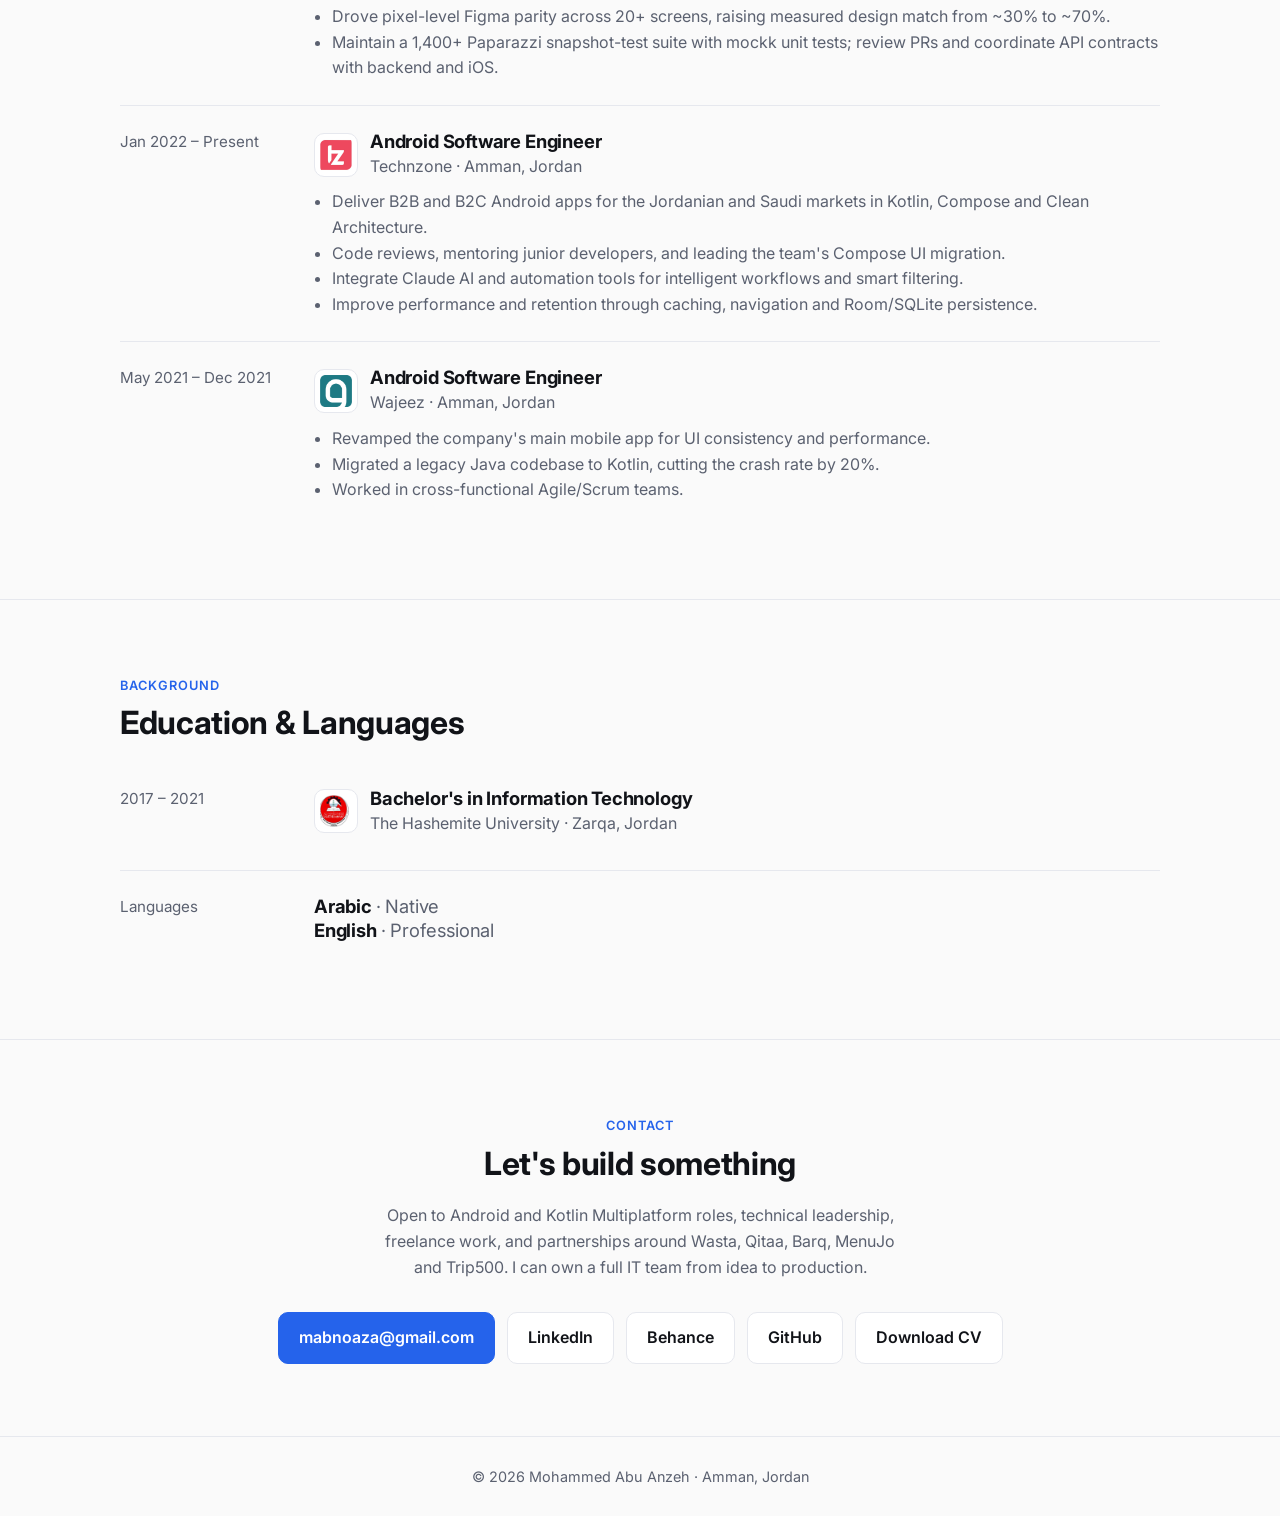
==== commit 1cb0c040: "Add Qitaa: product card, detail page with gallery (EN/AR), CV entry Co-Authored-By: Claude Opus 5.5 " ====
--- a/index.html
+++ b/index.html
@@ -4,13 +4,13 @@
 <meta charset="utf-8">
 <meta name="viewport" content="width=device-width, initial-scale=1">
 <title>Mohammed Abu Anzeh — Android Software Engineer</title>
-<meta name="description" content="Android Software Engineer in Amman, Jordan. Kotlin, Jetpack Compose, Kotlin Multiplatform. Founder of Wasta, Barq, MenuJo and Trip500.">
+<meta name="description" content="Android Software Engineer in Amman, Jordan. Kotlin, Jetpack Compose, Kotlin Multiplatform. Founder of Wasta, Qitaa, Barq, MenuJo and Trip500.">
 <meta property="og:title" content="Mohammed Abu Anzeh — Android Software Engineer">
-<meta property="og:description" content="6+ years shipping production Android apps in Kotlin and Compose. Builder of Wasta, Barq, MenuJo and Trip500.">
+<meta property="og:description" content="6+ years shipping production Android apps in Kotlin and Compose. Builder of Wasta, Qitaa, Barq, MenuJo and Trip500.">
 <link rel="icon" href="data:image/svg+xml,%3Csvg xmlns=%27http://www.w3.org/2000/svg%27 viewBox=%270 0 64 64%27%3E%3Ccircle cx=%2732%27 cy=%2732%27 r=%2732%27 fill=%27%232563eb%27/%3E%3Ctext x=%2732%27 y=%2742%27 text-anchor=%27middle%27 font-family=%27Inter,Arial,sans-serif%27 font-weight=%27700%27 font-size=%2728%27 fill=%27%23fff%27%3EMA%3C/text%3E%3C/svg%3E">
 <link rel="preconnect" href="https://fonts.googleapis.com">
 <link href="https://fonts.googleapis.com/css2?family=Inter:wght@400;500;600;700;800&family=IBM+Plex+Sans+Arabic:wght@400;500;600;700&display=swap" rel="stylesheet">
-<link rel="stylesheet" href="style.css?v=202611092101">
+<link rel="stylesheet" href="style.css?v=202611121458">
 </head>
 <body>
 
@@ -36,7 +36,7 @@
     <div>
     <span data-i18n="t7" class="eyebrow">Android Software Engineer · Amman, Jordan</span>
     <h1 data-i18n="t14">I build production Android apps<br>and <span class="glow">ship my own products.</span></h1>
-    <p data-i18n="t15" class="lead">6+ years in Kotlin and Jetpack Compose. Kotlin Multiplatform, Clean Architecture, and payment-critical flows (HyperPay, 3D Secure, OTP). Founder of Wasta, Barq, MenuJo and Trip500.</p>
+    <p data-i18n="t15" class="lead">6+ years in Kotlin and Jetpack Compose. Kotlin Multiplatform, Clean Architecture, and payment-critical flows (HyperPay, 3D Secure, OTP). Founder of Wasta, Qitaa, Barq, MenuJo and Trip500.</p>
     <p data-i18n="t16" class="lead" style="margin-top:-1rem;color:var(--text);font-weight:600">Ready to lead a full IT team from idea to production.</p>
     <div class="btns">
       <a data-i18n="t18" class="btn primary" href="#products">See my products</a>
@@ -49,7 +49,7 @@
     <div class="stats">
       <div class="stat"><b data-count="6" data-suffix="+">6+</b><span data-i18n="t27">years Android</span></div>
       <div class="stat"><b data-count="16000" data-suffix="+">16,000+</b><span data-i18n="t28">organic Wasta users</span></div>
-      <div class="stat"><b data-count="4">4</b><span data-i18n="t29">products founded</span></div>
+      <div class="stat"><b data-count="5">5</b><span data-i18n="t29">products founded</span></div>
       <div class="stat"><b data-count="30" data-suffix="+">30+</b><span data-i18n="t30">Gradle modules architected</span></div>
     </div>
   </div>
@@ -72,6 +72,19 @@
         </ul>
         <div class="chips"><span class="chip">Kotlin Multiplatform</span><span class="chip">Compose Multiplatform</span><span class="chip">MVI</span><span class="chip">Firebase</span></div>
         <div class="links"><a href="project.html?p=wasta" data-i18n="t121">Details →</a><a href="https://www.gowasta.com" target="_blank" rel="noopener" data-i18n="t122">gowasta.com →</a><a data-i18n="t84" href="https://play.google.com/store/apps/details?id=com.MohmadAboanza.jops" target="_blank" rel="noopener">Google Play →</a></div>
+      </article>
+
+      <article class="card product">
+        <img class="shot" src="images/qitaa.jpg" alt="Qitaa app screens: home, item page and chat" loading="lazy">
+        <div class="top"><h3 data-i18n="t128">Qitaa</h3><span data-i18n="t40" class="tag">Android · iOS · Web</span></div>
+        <p data-i18n="d9">Second-hand clothes marketplace for all of Jordan. Free, no commission, with in-app chat and cash on pickup. Live on the App Store and Google Play.</p>
+        <ul>
+          <li data-i18n="q1">Five-step sell flow, search and filters across 12 governorates</li>
+          <li data-i18n="q2">Per-item chat with push notifications and a hidden phone number</li>
+          <li data-i18n="q3">Server-rendered website with App Links and Universal Links</li>
+        </ul>
+        <div class="chips"><span class="chip">Kotlin Multiplatform</span><span class="chip">Compose Multiplatform</span><span class="chip">MVI</span><span class="chip">Firebase</span></div>
+        <div class="links"><a href="project.html?p=qitaa" data-i18n="t121">Details →</a><a data-i18n="t130" href="https://apps.apple.com/app/id6830232281" target="_blank" rel="noopener">App Store →</a><a data-i18n="t84" href="https://play.google.com/store/apps/details?id=com.qitaajo.app" target="_blank" rel="noopener">Google Play →</a><a data-i18n="t131" href="https://qitaajo.com" target="_blank" rel="noopener">qitaajo.com →</a></div>
       </article>
 
       <article class="card product">
@@ -269,7 +282,7 @@
   <div class="wrap">
     <span data-i18n="t13" class="eyebrow">Contact</span>
     <h2 data-i18n="t36">Let's build something</h2>
-    <p data-i18n="t17" class="lead">Open to Android and Kotlin Multiplatform roles, technical leadership, freelance work, and partnerships around Wasta, Barq, MenuJo and Trip500. I can own a full IT team from idea to production.</p>
+    <p data-i18n="t17" class="lead">Open to Android and Kotlin Multiplatform roles, technical leadership, freelance work, and partnerships around Wasta, Qitaa, Barq, MenuJo and Trip500. I can own a full IT team from idea to production.</p>
     <div class="btns">
       <a data-i18n="t22" class="btn primary" href="mailto:mabnoaza@gmail.com">mabnoaza@gmail.com</a>
       <a data-i18n="t23" class="btn" href="https://linkedin.com/in/mohammed-abuanzeh-920815148" target="_blank" rel="noopener">LinkedIn</a>
@@ -284,7 +297,7 @@
   <div data-i18n="t120" class="wrap">© 2026 Mohammed Abu Anzeh · Amman, Jordan</div>
 </footer>
 
-<script src="i18n.js?v=202611092101"></script>
-<script src="site.js?v=202611092101" defer></script>
+<script src="i18n.js?v=202611121458"></script>
+<script src="site.js?v=202611121458" defer></script>
 </body>
 </html>
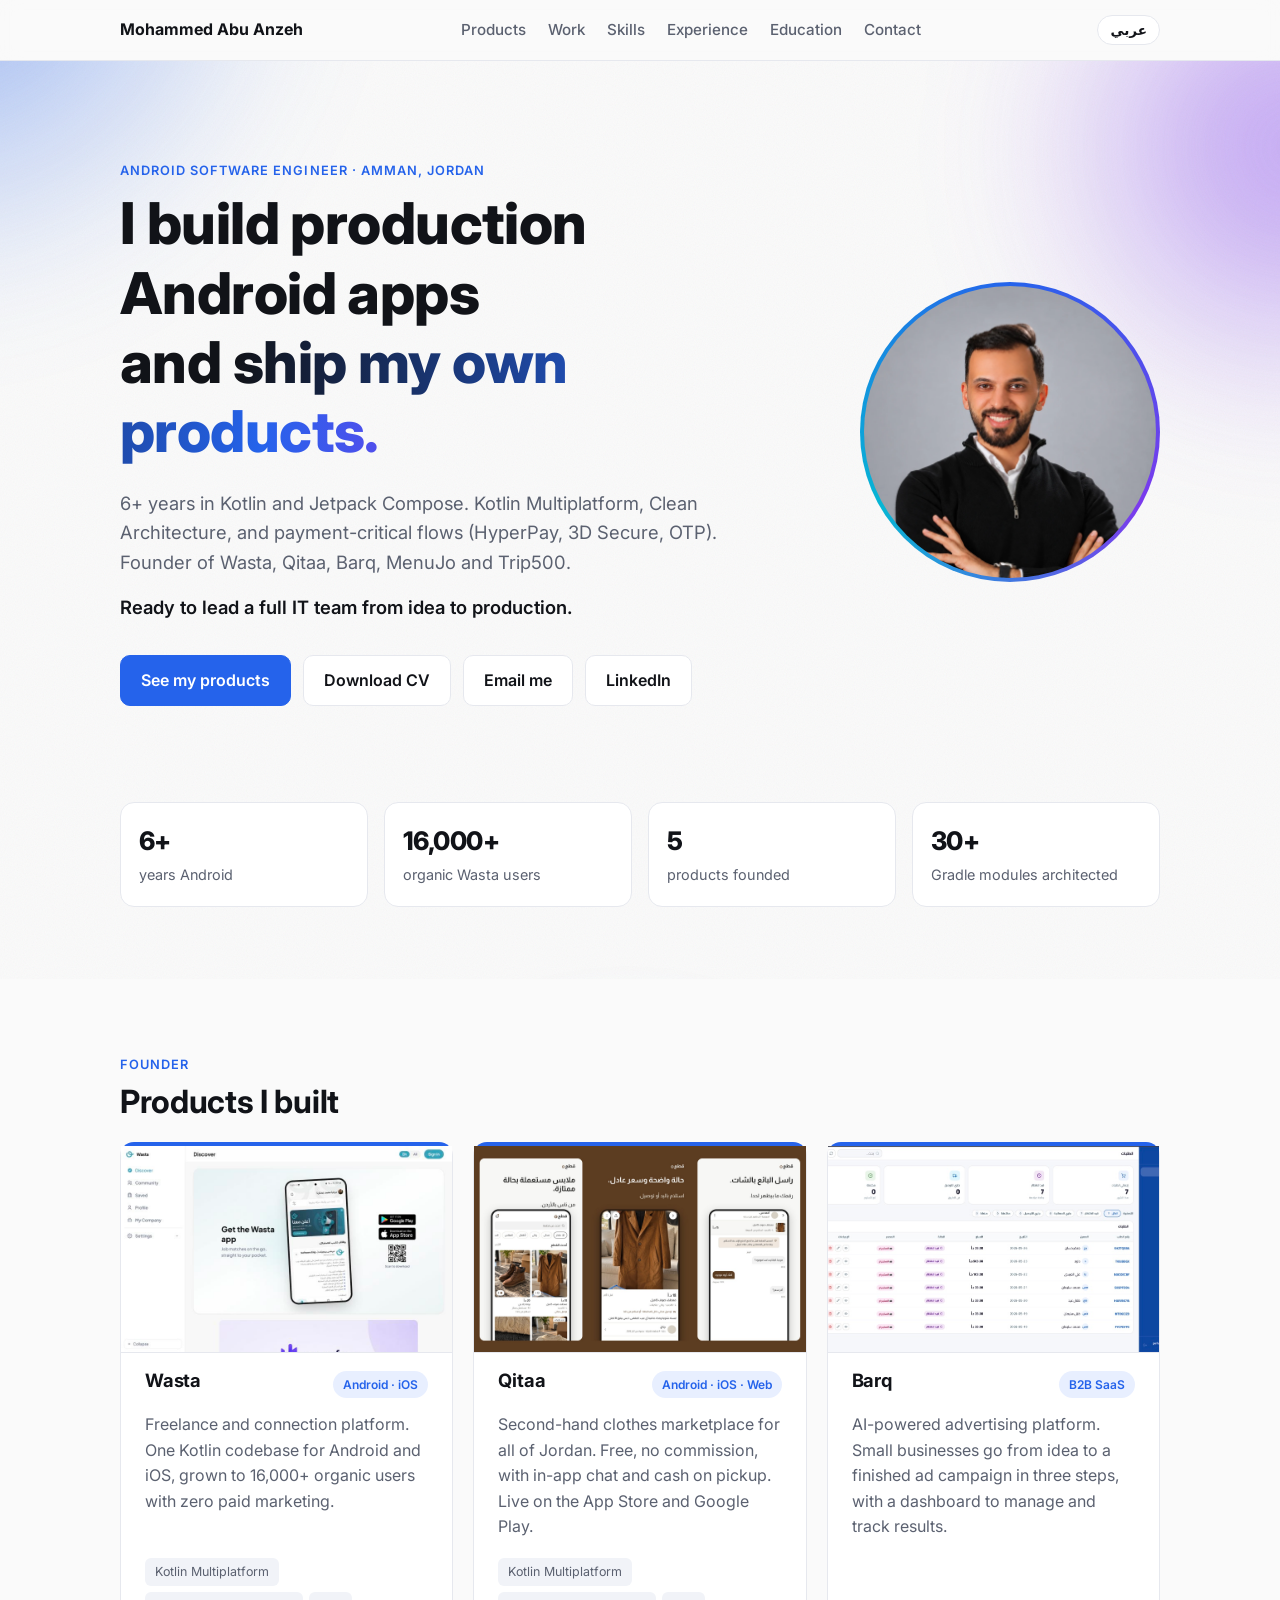
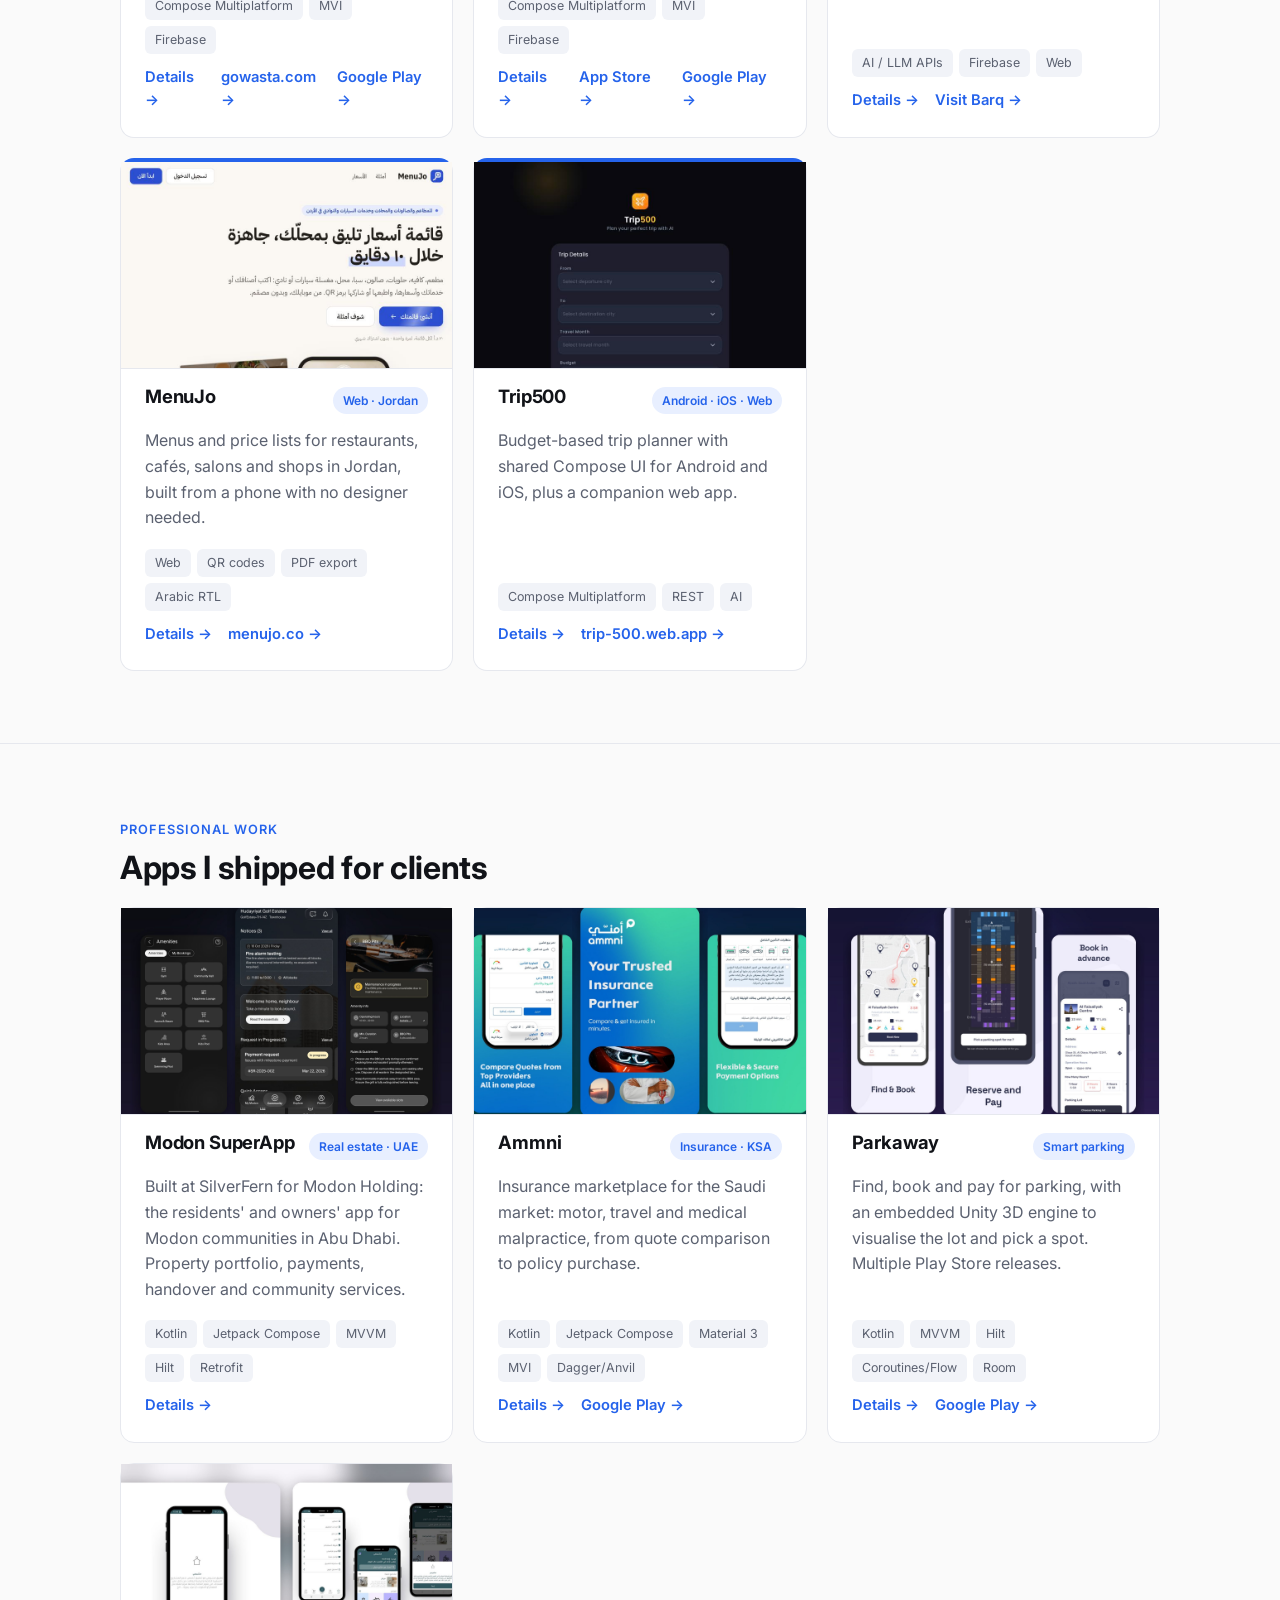
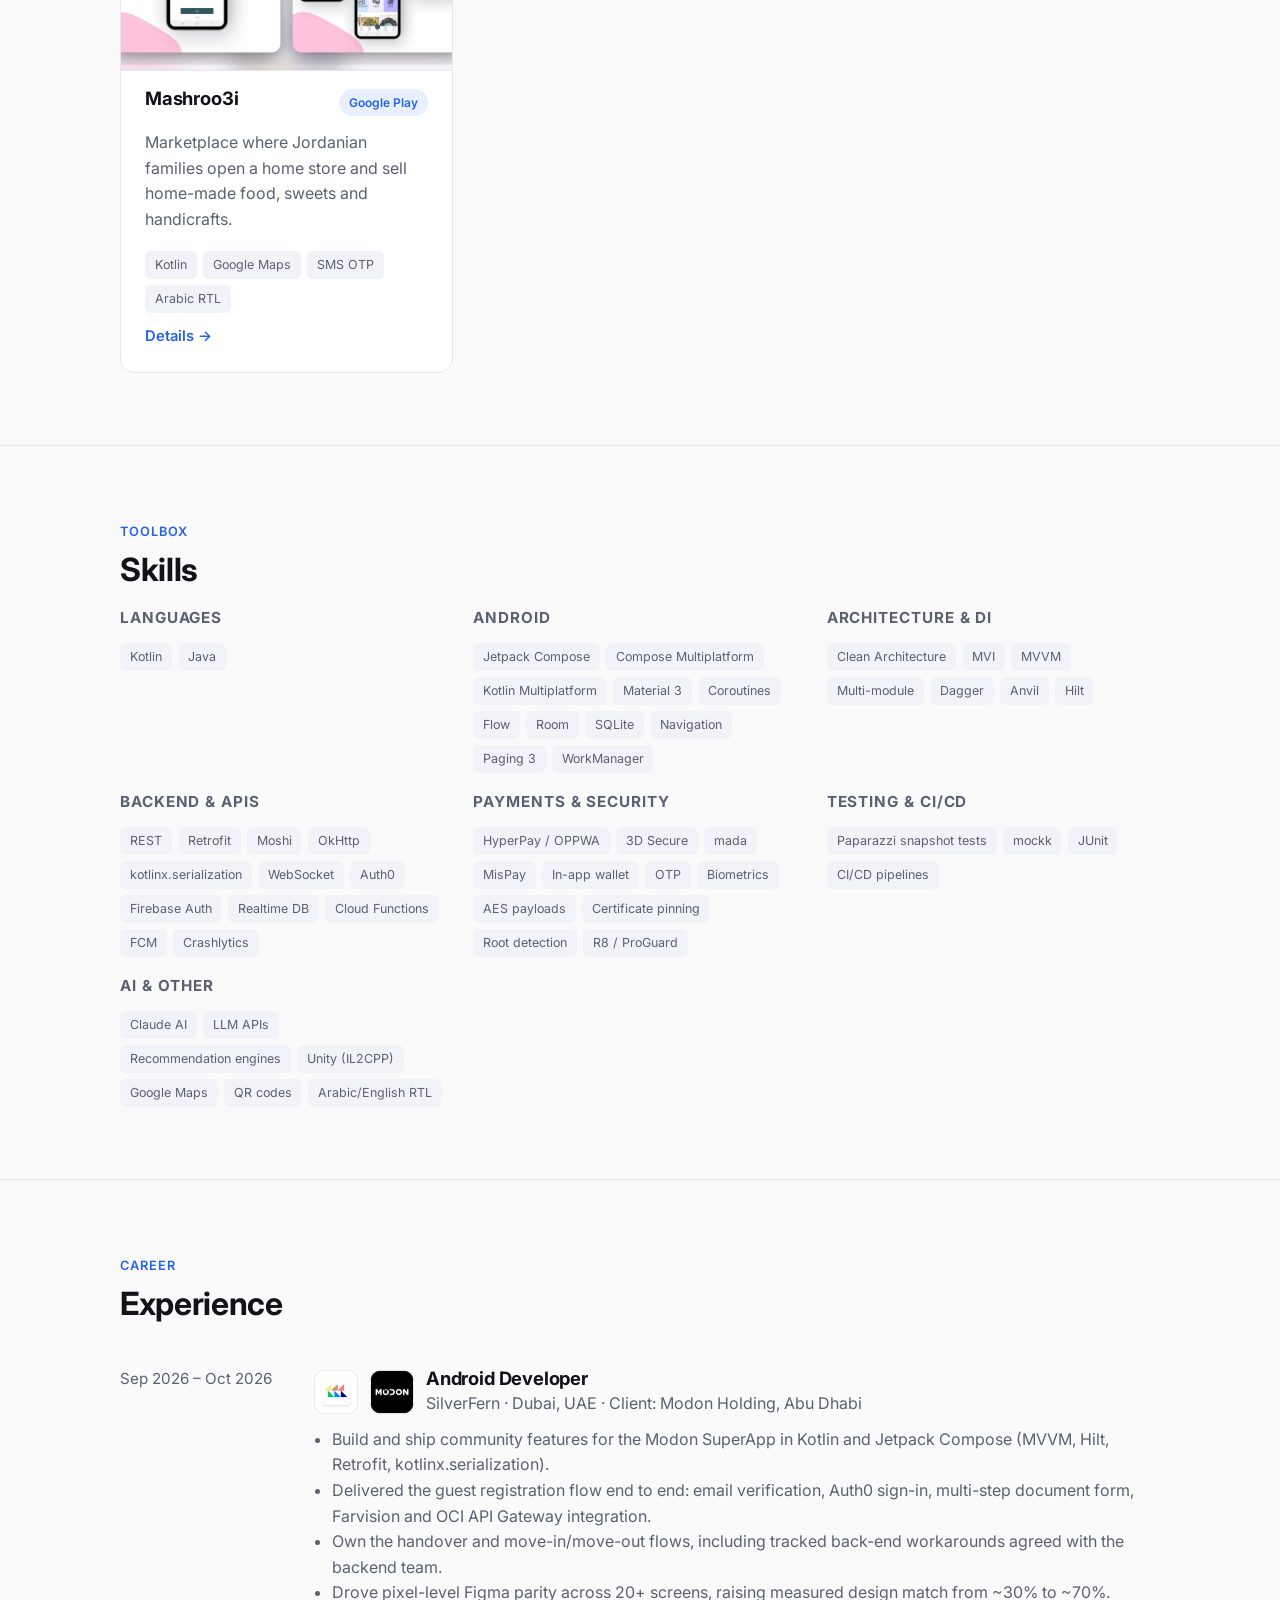
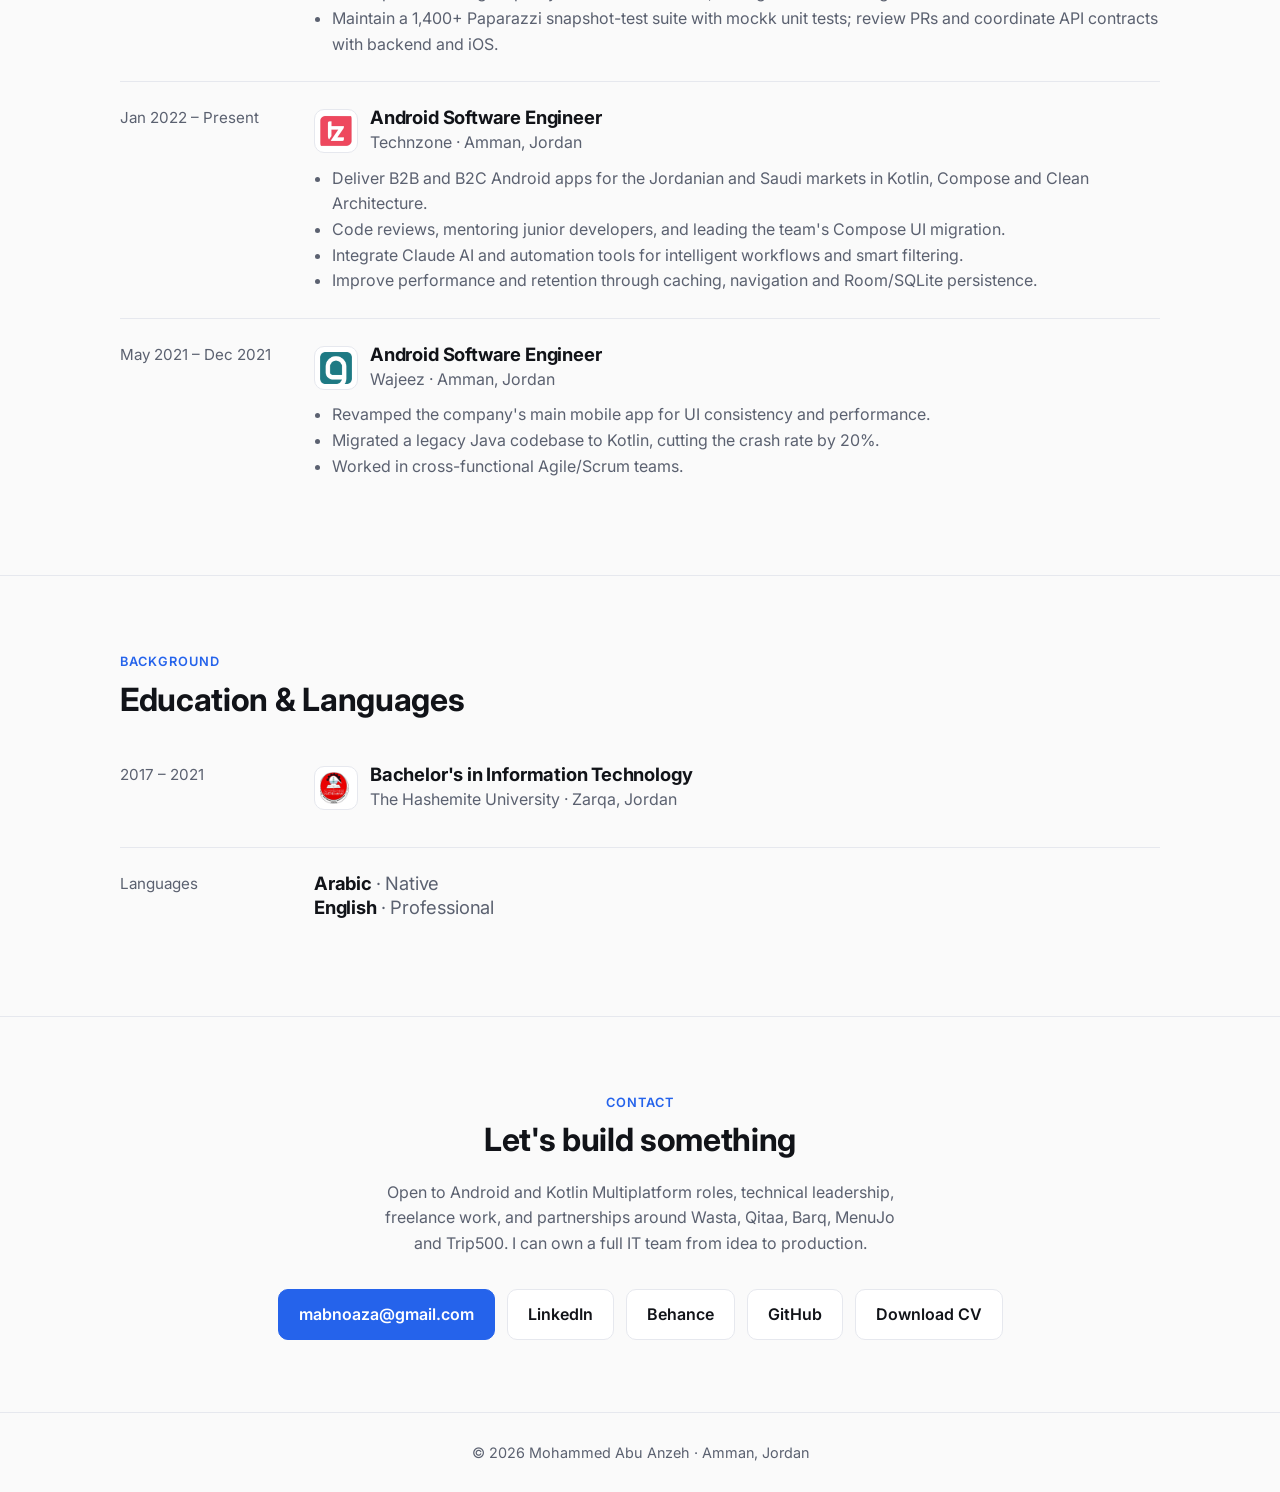
==== commit 9e53931d: "Qitaa card: three links so they fit Co-Authored-By: Claude Opus 5.5 <noreply@anthropic.com>" ====
--- a/index.html
+++ b/index.html
@@ -10,7 +10,7 @@
 <link rel="icon" href="data:image/svg+xml,%3Csvg xmlns=%27http://www.w3.org/2000/svg%27 viewBox=%270 0 64 64%27%3E%3Ccircle cx=%2732%27 cy=%2732%27 r=%2732%27 fill=%27%232563eb%27/%3E%3Ctext x=%2732%27 y=%2742%27 text-anchor=%27middle%27 font-family=%27Inter,Arial,sans-serif%27 font-weight=%27700%27 font-size=%2728%27 fill=%27%23fff%27%3EMA%3C/text%3E%3C/svg%3E">
 <link rel="preconnect" href="https://fonts.googleapis.com">
 <link href="https://fonts.googleapis.com/css2?family=Inter:wght@400;500;600;700;800&family=IBM+Plex+Sans+Arabic:wght@400;500;600;700&display=swap" rel="stylesheet">
-<link rel="stylesheet" href="style.css?v=202611121458">
+<link rel="stylesheet" href="style.css?v=202611121459">
 </head>
 <body>
 
@@ -84,7 +84,7 @@
           <li data-i18n="q3">Server-rendered website with App Links and Universal Links</li>
         </ul>
         <div class="chips"><span class="chip">Kotlin Multiplatform</span><span class="chip">Compose Multiplatform</span><span class="chip">MVI</span><span class="chip">Firebase</span></div>
-        <div class="links"><a href="project.html?p=qitaa" data-i18n="t121">Details →</a><a data-i18n="t130" href="https://apps.apple.com/app/id6830232281" target="_blank" rel="noopener">App Store →</a><a data-i18n="t84" href="https://play.google.com/store/apps/details?id=com.qitaajo.app" target="_blank" rel="noopener">Google Play →</a><a data-i18n="t131" href="https://qitaajo.com" target="_blank" rel="noopener">qitaajo.com →</a></div>
+        <div class="links"><a href="project.html?p=qitaa" data-i18n="t121">Details →</a><a data-i18n="t130" href="https://apps.apple.com/app/id6830232281" target="_blank" rel="noopener">App Store →</a><a data-i18n="t84" href="https://play.google.com/store/apps/details?id=com.qitaajo.app" target="_blank" rel="noopener">Google Play →</a></div>
       </article>
 
       <article class="card product">
@@ -297,7 +297,7 @@
   <div data-i18n="t120" class="wrap">© 2026 Mohammed Abu Anzeh · Amman, Jordan</div>
 </footer>
 
-<script src="i18n.js?v=202611121458"></script>
-<script src="site.js?v=202611121458" defer></script>
+<script src="i18n.js?v=202611121459"></script>
+<script src="site.js?v=202611121459" defer></script>
 </body>
 </html>
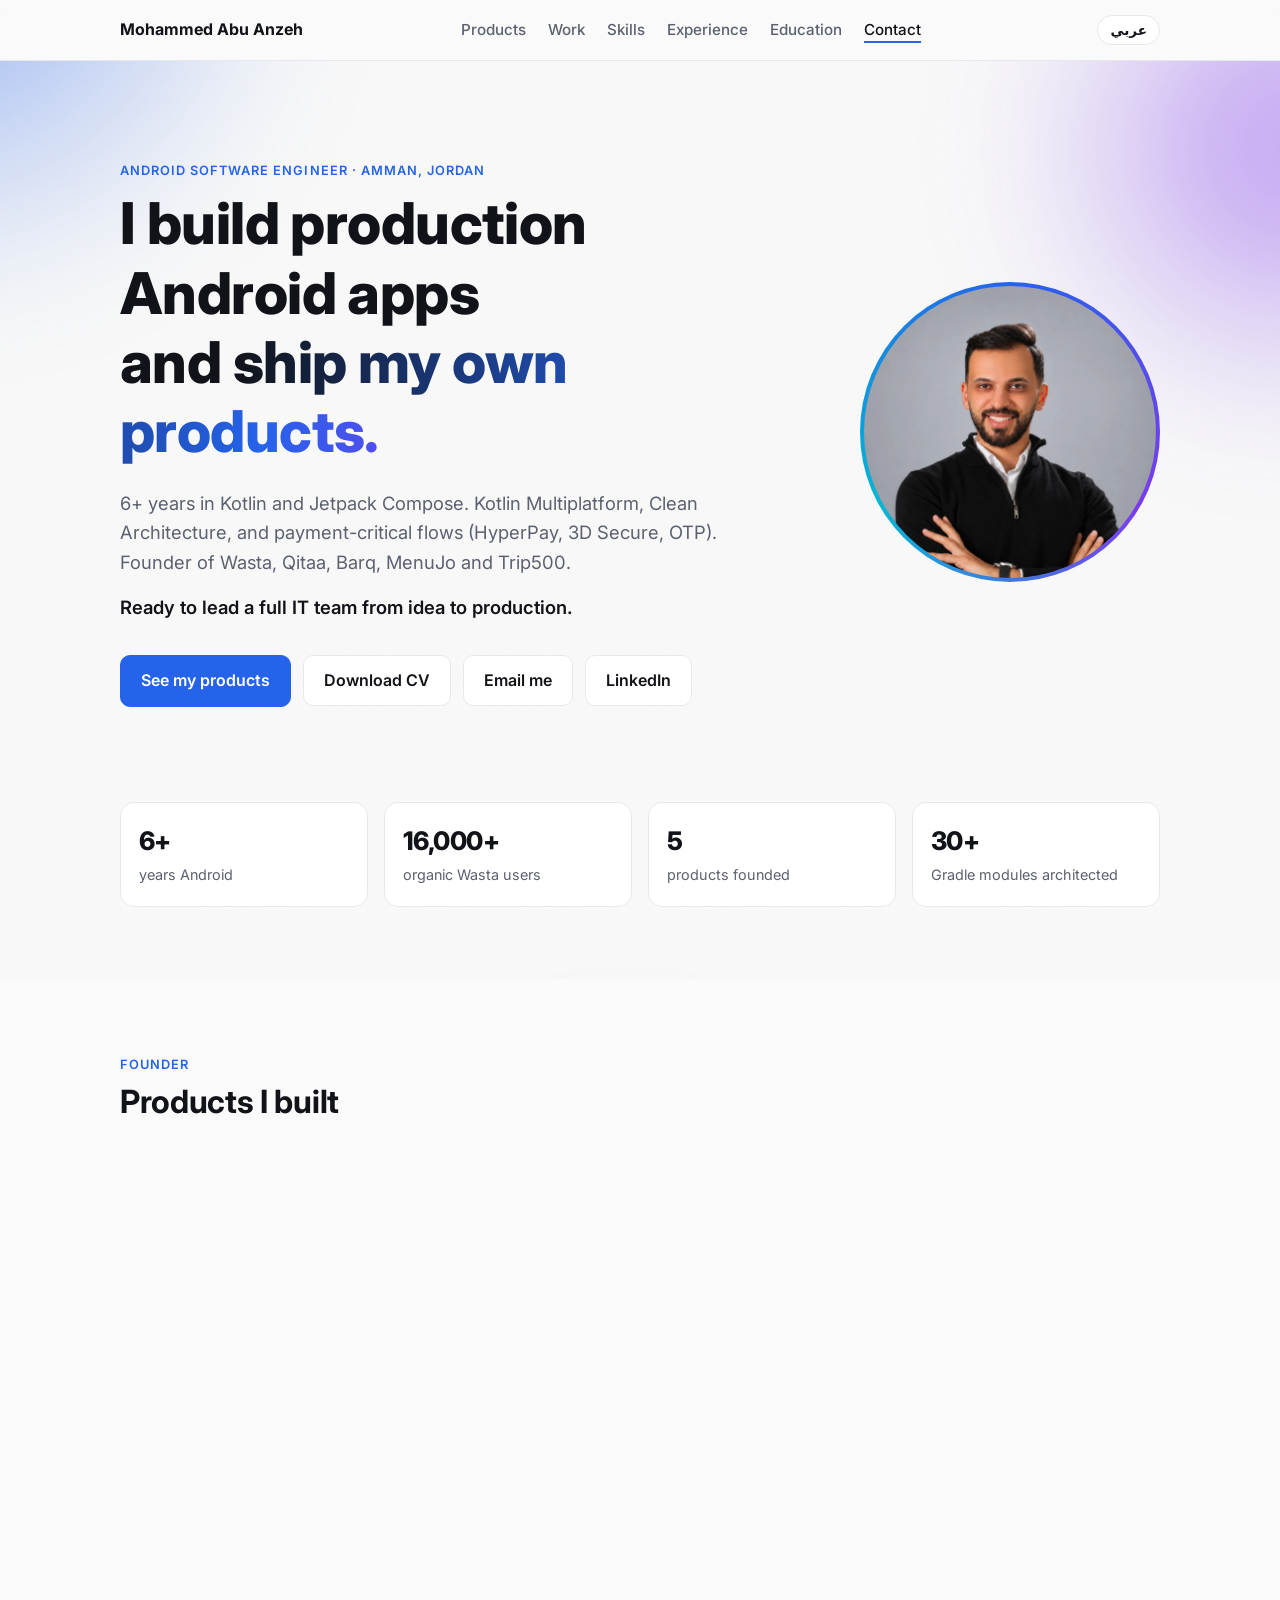
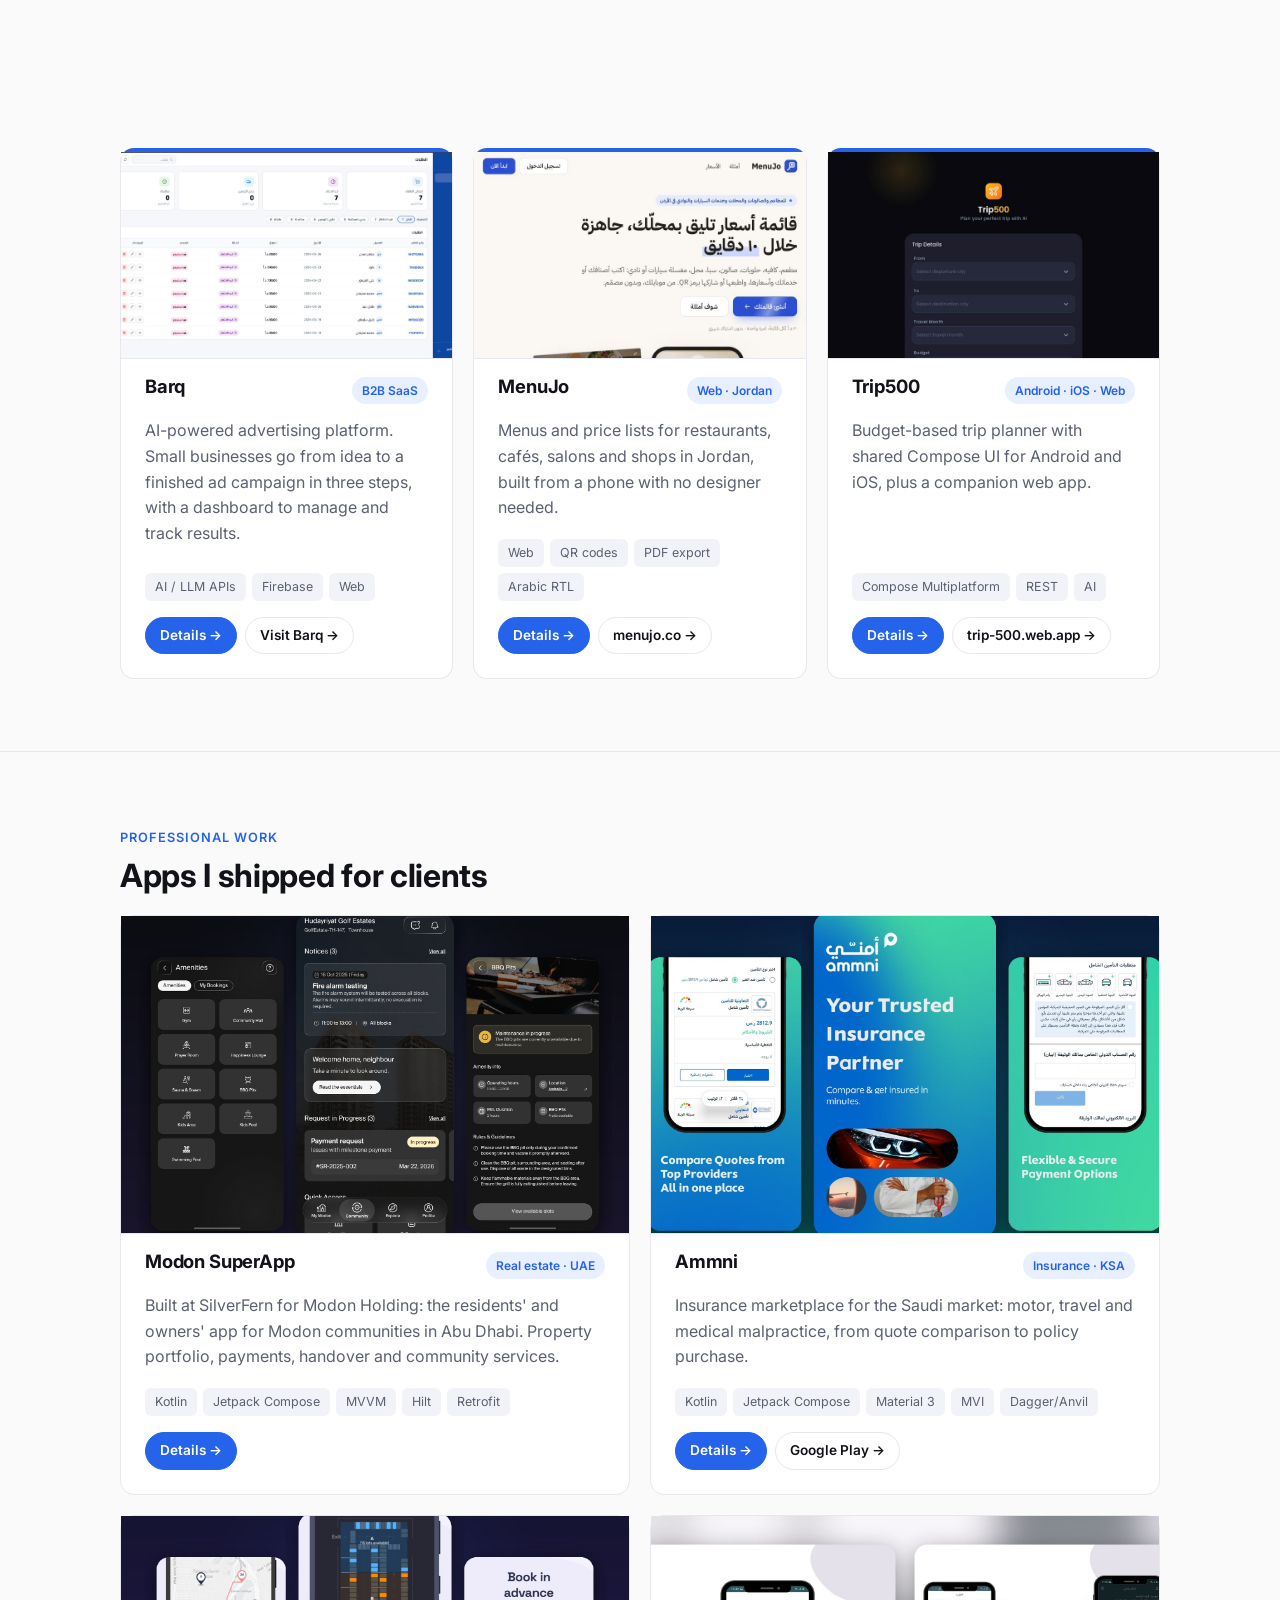
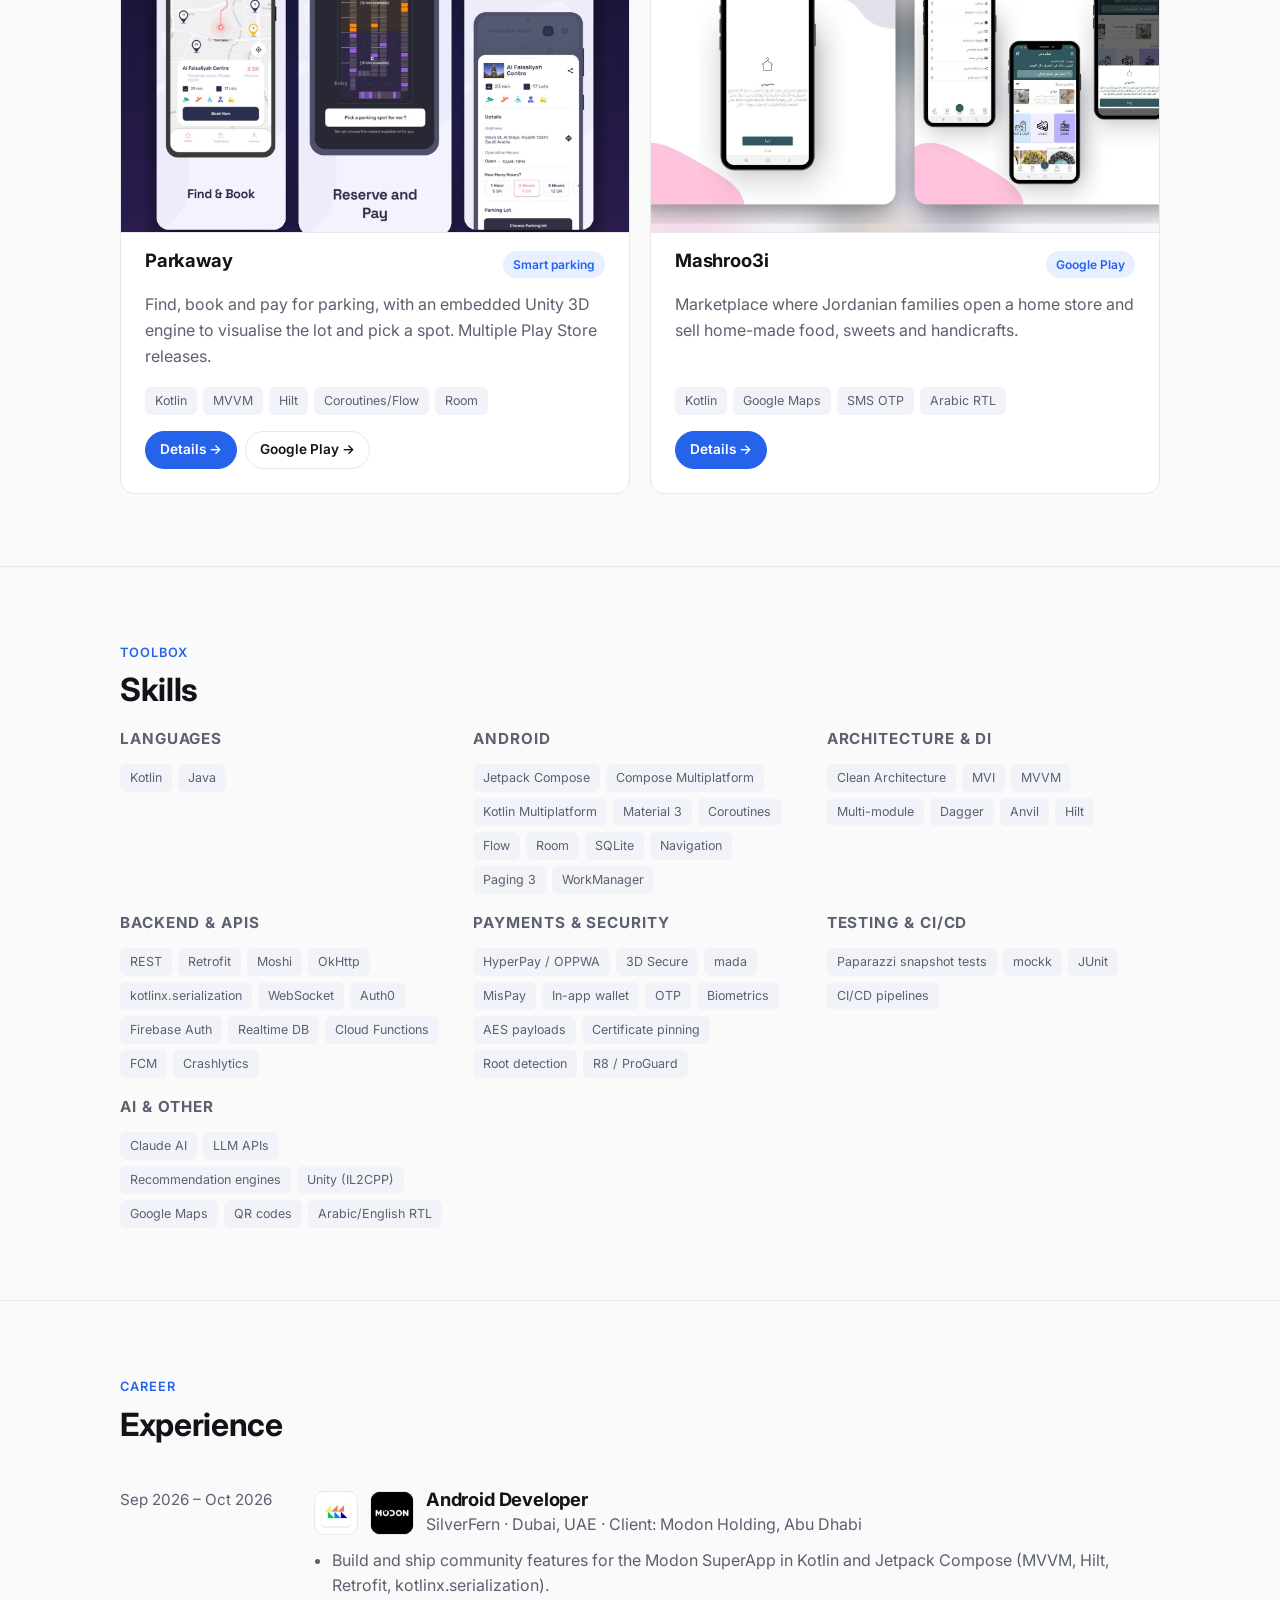
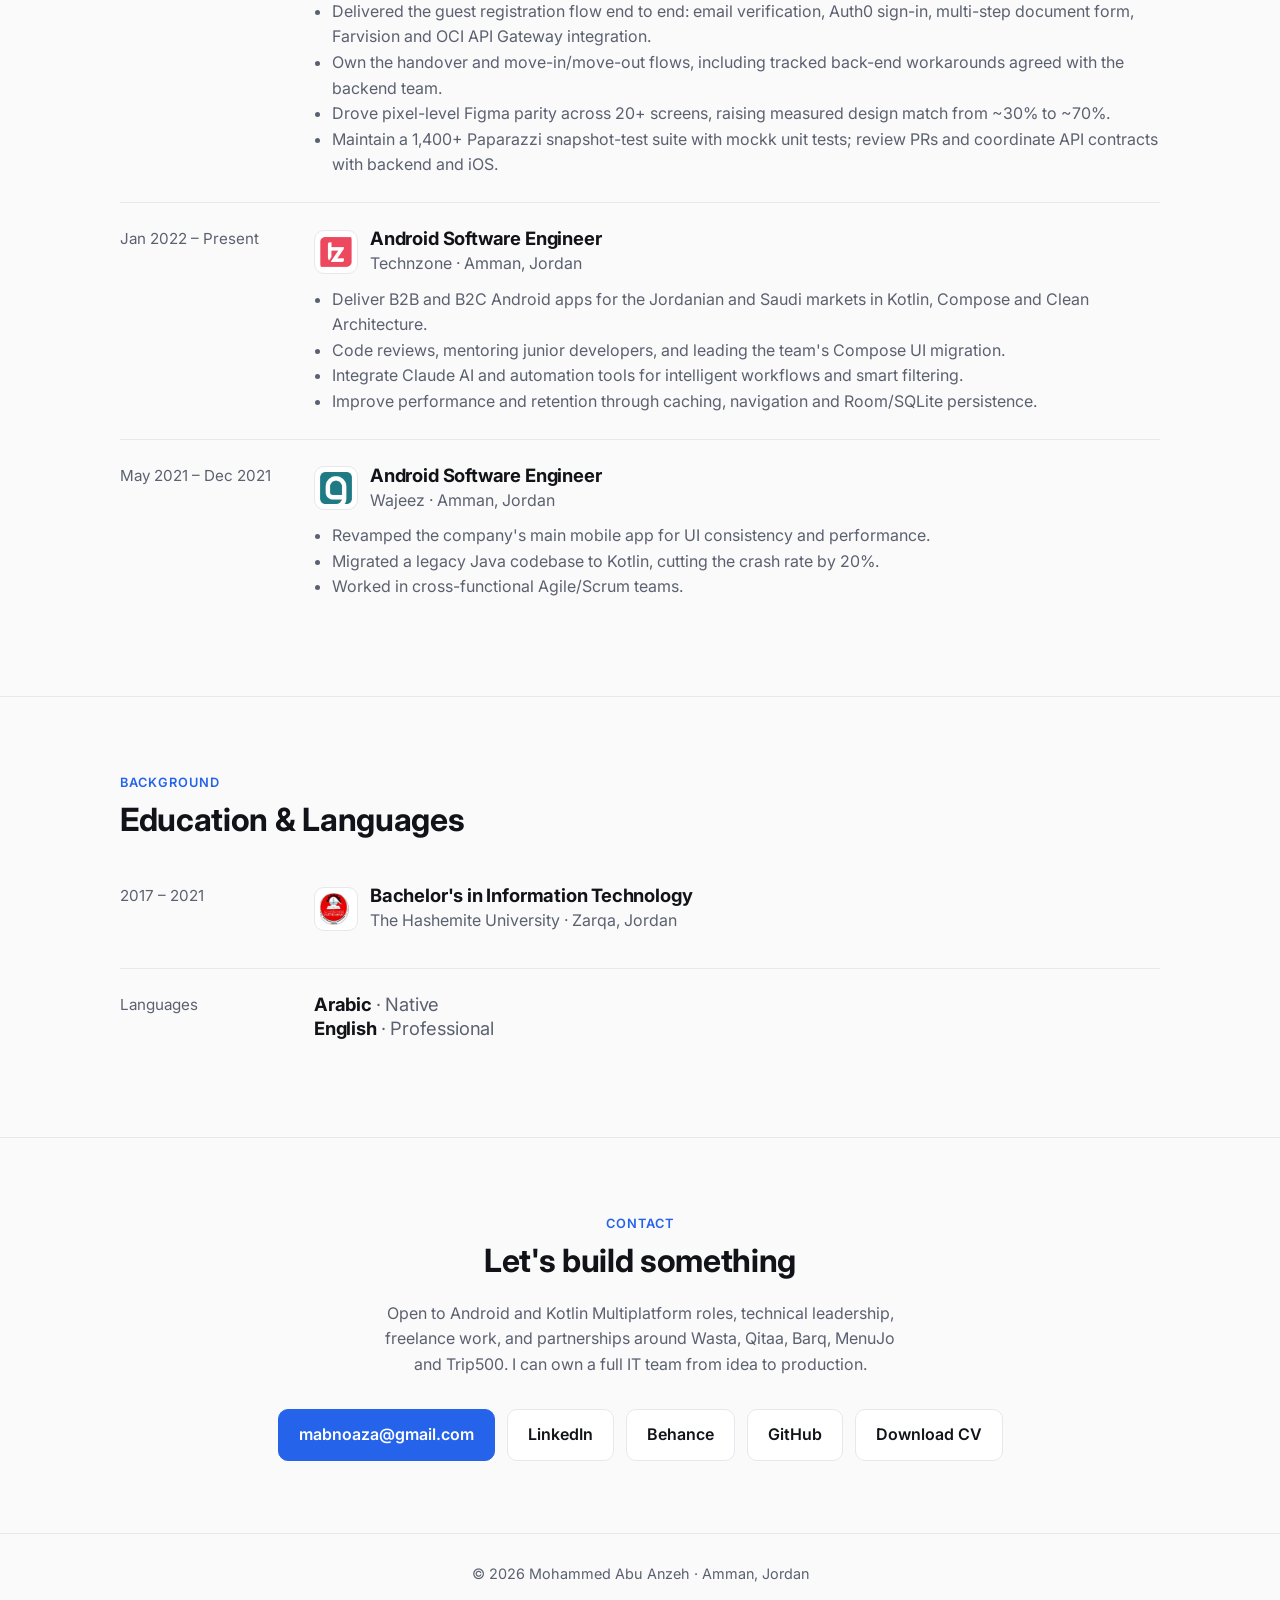
==== commit 56e67470: "UI/UX pass: mobile nav row, active section, featured product grid, pill links, back-to-top, gallery " ====
--- a/index.html
+++ b/index.html
@@ -10,7 +10,7 @@
 <link rel="icon" href="data:image/svg+xml,%3Csvg xmlns=%27http://www.w3.org/2000/svg%27 viewBox=%270 0 64 64%27%3E%3Ccircle cx=%2732%27 cy=%2732%27 r=%2732%27 fill=%27%232563eb%27/%3E%3Ctext x=%2732%27 y=%2742%27 text-anchor=%27middle%27 font-family=%27Inter,Arial,sans-serif%27 font-weight=%27700%27 font-size=%2728%27 fill=%27%23fff%27%3EMA%3C/text%3E%3C/svg%3E">
 <link rel="preconnect" href="https://fonts.googleapis.com">
 <link href="https://fonts.googleapis.com/css2?family=Inter:wght@400;500;600;700;800&family=IBM+Plex+Sans+Arabic:wght@400;500;600;700&display=swap" rel="stylesheet">
-<link rel="stylesheet" href="style.css?v=202611121459">
+<link rel="stylesheet" href="style.css?v=202611131404">
 </head>
 <body>
 
@@ -59,9 +59,9 @@
   <div class="wrap">
     <span data-i18n="t8" class="eyebrow">Founder</span>
     <h2 data-i18n="t31">Products I built</h2>
-    <div class="grid">
-
-      <article class="card product">
+    <div class="grid feat">
+
+      <article class="card product featured">
         <img class="shot" src="images/wasta.jpg" alt="Wasta web app home screen" loading="lazy">
         <div class="top"><h3 data-i18n="t104">Wasta</h3><span data-i18n="t37" class="tag">Android · iOS</span></div>
         <p data-i18n="d1">Freelance and connection platform. One Kotlin codebase for Android and iOS, grown to 16,000+ organic users with zero paid marketing.</p>
@@ -74,8 +74,8 @@
         <div class="links"><a href="project.html?p=wasta" data-i18n="t121">Details →</a><a href="https://www.gowasta.com" target="_blank" rel="noopener" data-i18n="t122">gowasta.com →</a><a data-i18n="t84" href="https://play.google.com/store/apps/details?id=com.MohmadAboanza.jops" target="_blank" rel="noopener">Google Play →</a></div>
       </article>
 
-      <article class="card product">
-        <img class="shot" src="images/qitaa.jpg" alt="Qitaa app screens: home, item page and chat" loading="lazy">
+      <article class="card product featured">
+        <img class="shot" src="images/qitaa2.jpg" alt="Qitaa app screens: home, item page and chat" loading="lazy">
         <div class="top"><h3 data-i18n="t128">Qitaa</h3><span data-i18n="t40" class="tag">Android · iOS · Web</span></div>
         <p data-i18n="d9">Second-hand clothes marketplace for all of Jordan. Free, no commission, with in-app chat and cash on pickup. Live on the App Store and Google Play.</p>
         <ul>
@@ -133,7 +133,7 @@
   <div class="wrap">
     <span data-i18n="t9" class="eyebrow">Professional work</span>
     <h2 data-i18n="t32">Apps I shipped for clients</h2>
-    <div class="grid">
+    <div class="grid two">
 
       <article class="card">
         <img class="shot" src="images/modon.jpg" alt="Modon SuperApp screens" loading="lazy">
@@ -297,7 +297,7 @@
   <div data-i18n="t120" class="wrap">© 2026 Mohammed Abu Anzeh · Amman, Jordan</div>
 </footer>
 
-<script src="i18n.js?v=202611121459"></script>
-<script src="site.js?v=202611121459" defer></script>
+<script src="i18n.js?v=202611131404"></script>
+<script src="site.js?v=202611131404" defer></script>
 </body>
 </html>
--- a/style.css
+++ b/style.css
@@ -195,3 +195,46 @@
 html[dir=rtl] .chip,html[dir=rtl] .pside .chip{direction:ltr}
 html[dir=rtl] .btn::after{transform:skewX(20deg)}
 html[dir=rtl] .pgallery{direction:rtl}
+
+/* ---- UI/UX pass ---- */
+section{scroll-margin-top:72px}
+/* product grid: two featured products on top, three below; client work as 2x2 */
+@media (min-width:900px){
+  .grid.feat{grid-template-columns:repeat(6,1fr)}
+  .grid.feat>.card{grid-column:span 2}
+  .grid.feat>.card.featured{grid-column:span 3}
+  .grid.two{grid-template-columns:repeat(2,1fr)}
+}
+.card.featured h3{font-size:1.3rem}
+/* card links as pills that never break mid-label */
+.card .links{flex-wrap:wrap;gap:8px;font-size:.85rem;padding-top:4px}
+.card .links a{white-space:nowrap;padding:7px 14px;border-radius:999px;border:1px solid var(--line);color:var(--text);transition:border-color .25s,background .25s}
+.card .links a:first-child{background:var(--accent);border-color:var(--accent);color:#fff}
+.card .links a:hover{text-decoration:none;border-color:var(--accent)}
+.card .links a:not(:first-child):hover{background:var(--accent-soft)}
+/* active section in the nav */
+nav ul a.active{color:var(--text)}
+nav ul a.active::after{transform:scaleX(1)}
+/* mobile: keep the menu as a swipeable row instead of hiding it */
+@media (max-width:640px){
+  nav .wrap{flex-wrap:wrap;height:auto;padding-top:12px}
+  nav ul{display:flex;order:3;width:100%;overflow-x:auto;gap:20px;padding:10px 0 12px;scrollbar-width:none;-webkit-mask-image:linear-gradient(90deg,#000 85%,transparent);mask-image:linear-gradient(90deg,#000 85%,transparent)}
+  html[dir=rtl] nav ul{-webkit-mask-image:linear-gradient(270deg,#000 85%,transparent);mask-image:linear-gradient(270deg,#000 85%,transparent)}
+  nav ul::-webkit-scrollbar{display:none}
+  nav ul a{white-space:nowrap;font-size:.9rem}
+  section{scroll-margin-top:110px}
+  .hero .lead{font-size:1.02rem}
+  section{padding:56px 0}
+}
+/* back to top */
+.totop{position:fixed;bottom:22px;inset-inline-end:22px;z-index:20;width:46px;height:46px;border-radius:50%;display:grid;place-items:center;background:var(--surface);border:1px solid var(--line);color:var(--text);font-size:1.2rem;box-shadow:0 10px 30px -12px rgba(0,0,0,.5);opacity:0;transform:translateY(12px);pointer-events:none;transition:opacity .3s,transform .3s,border-color .25s}
+.totop.show{opacity:1;transform:none;pointer-events:auto}
+.totop:hover{text-decoration:none;border-color:var(--accent)}
+/* gallery: tap a screen to see it large */
+.pgallery img{cursor:zoom-in}
+dialog.lb{border:0;padding:0;background:transparent;max-width:94vw;max-height:94vh;overflow:visible}
+dialog.lb::backdrop{background:rgba(5,7,12,.86);backdrop-filter:blur(4px)}
+dialog.lb img{display:block;max-width:94vw;max-height:88vh;width:auto;height:auto;border-radius:20px;cursor:zoom-out}
+dialog.lb .nav{position:absolute;top:50%;transform:translateY(-50%);width:44px;height:44px;border-radius:50%;border:1px solid rgba(255,255,255,.25);background:rgba(255,255,255,.12);color:#fff;font-size:1.3rem;cursor:pointer}
+dialog.lb .prev{inset-inline-start:-58px}dialog.lb .next{inset-inline-end:-58px}
+@media (max-width:640px){dialog.lb .prev{inset-inline-start:8px}dialog.lb .next{inset-inline-end:8px}}
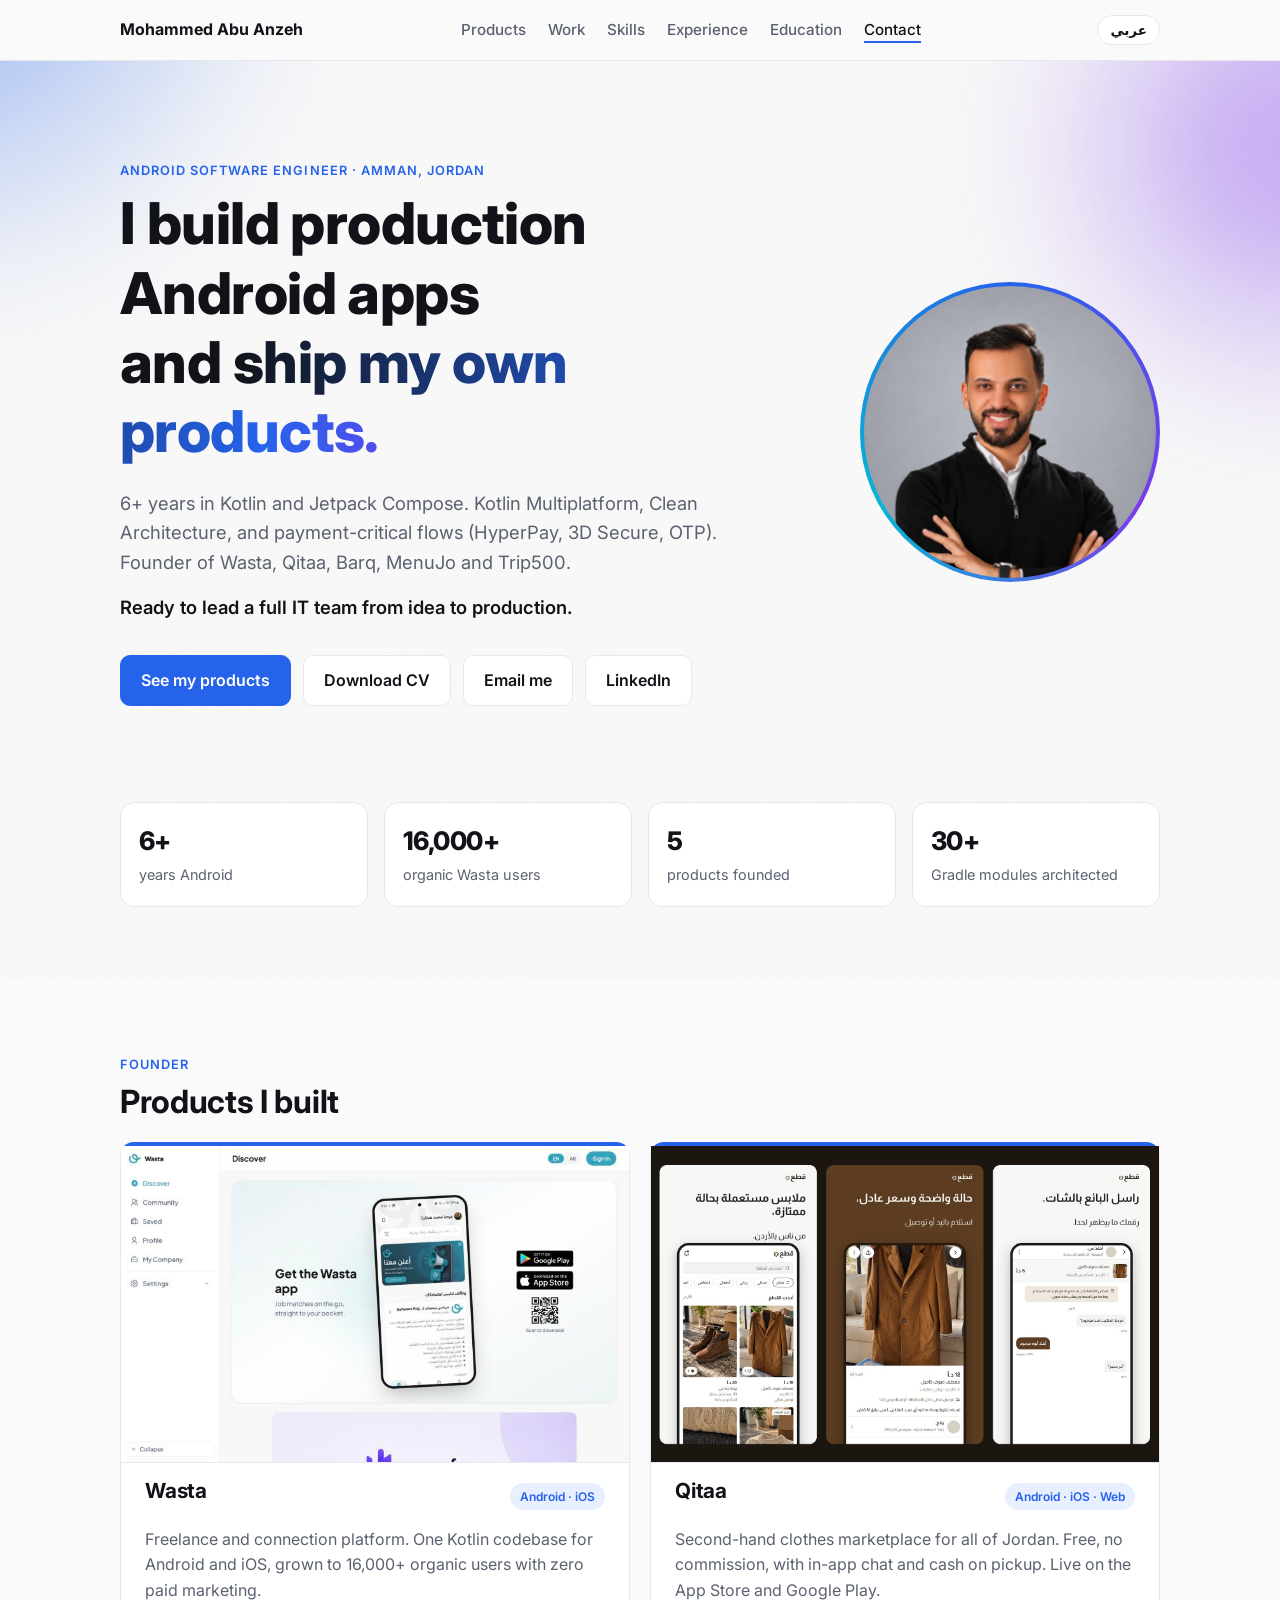
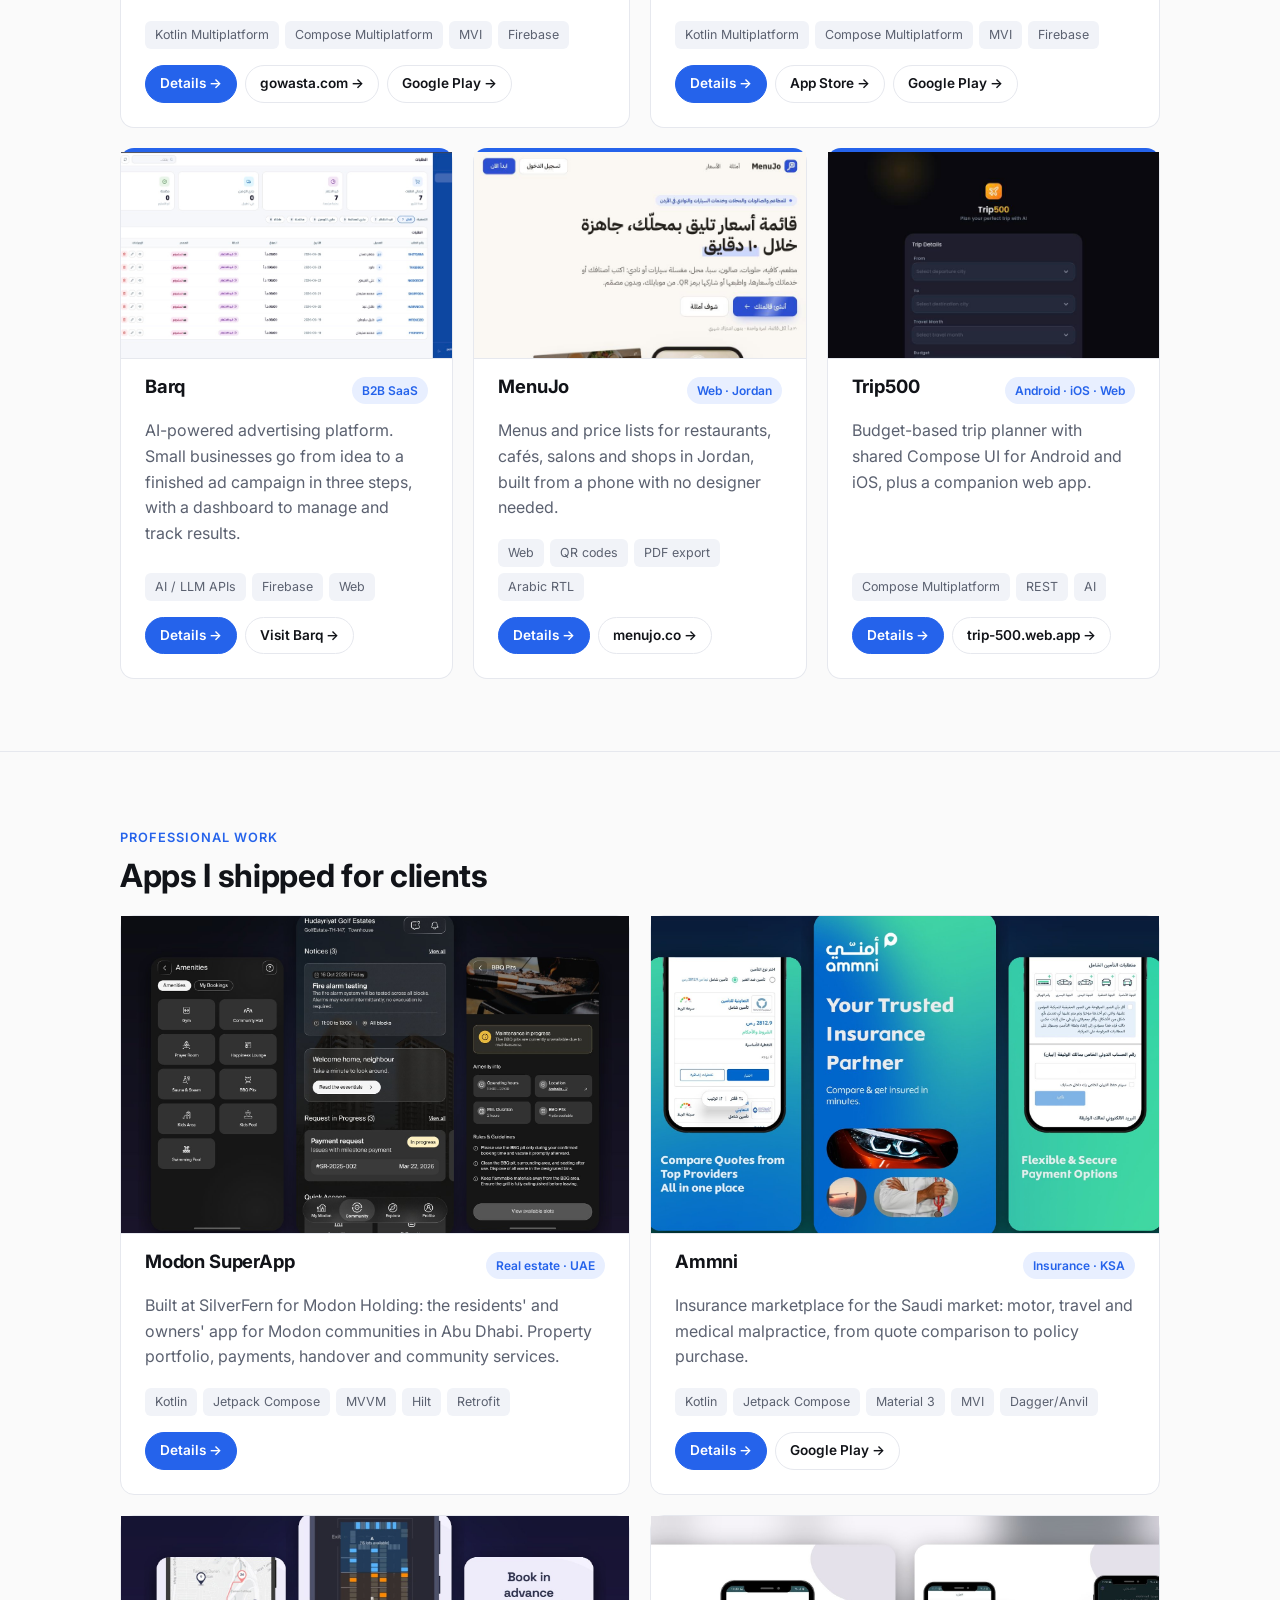
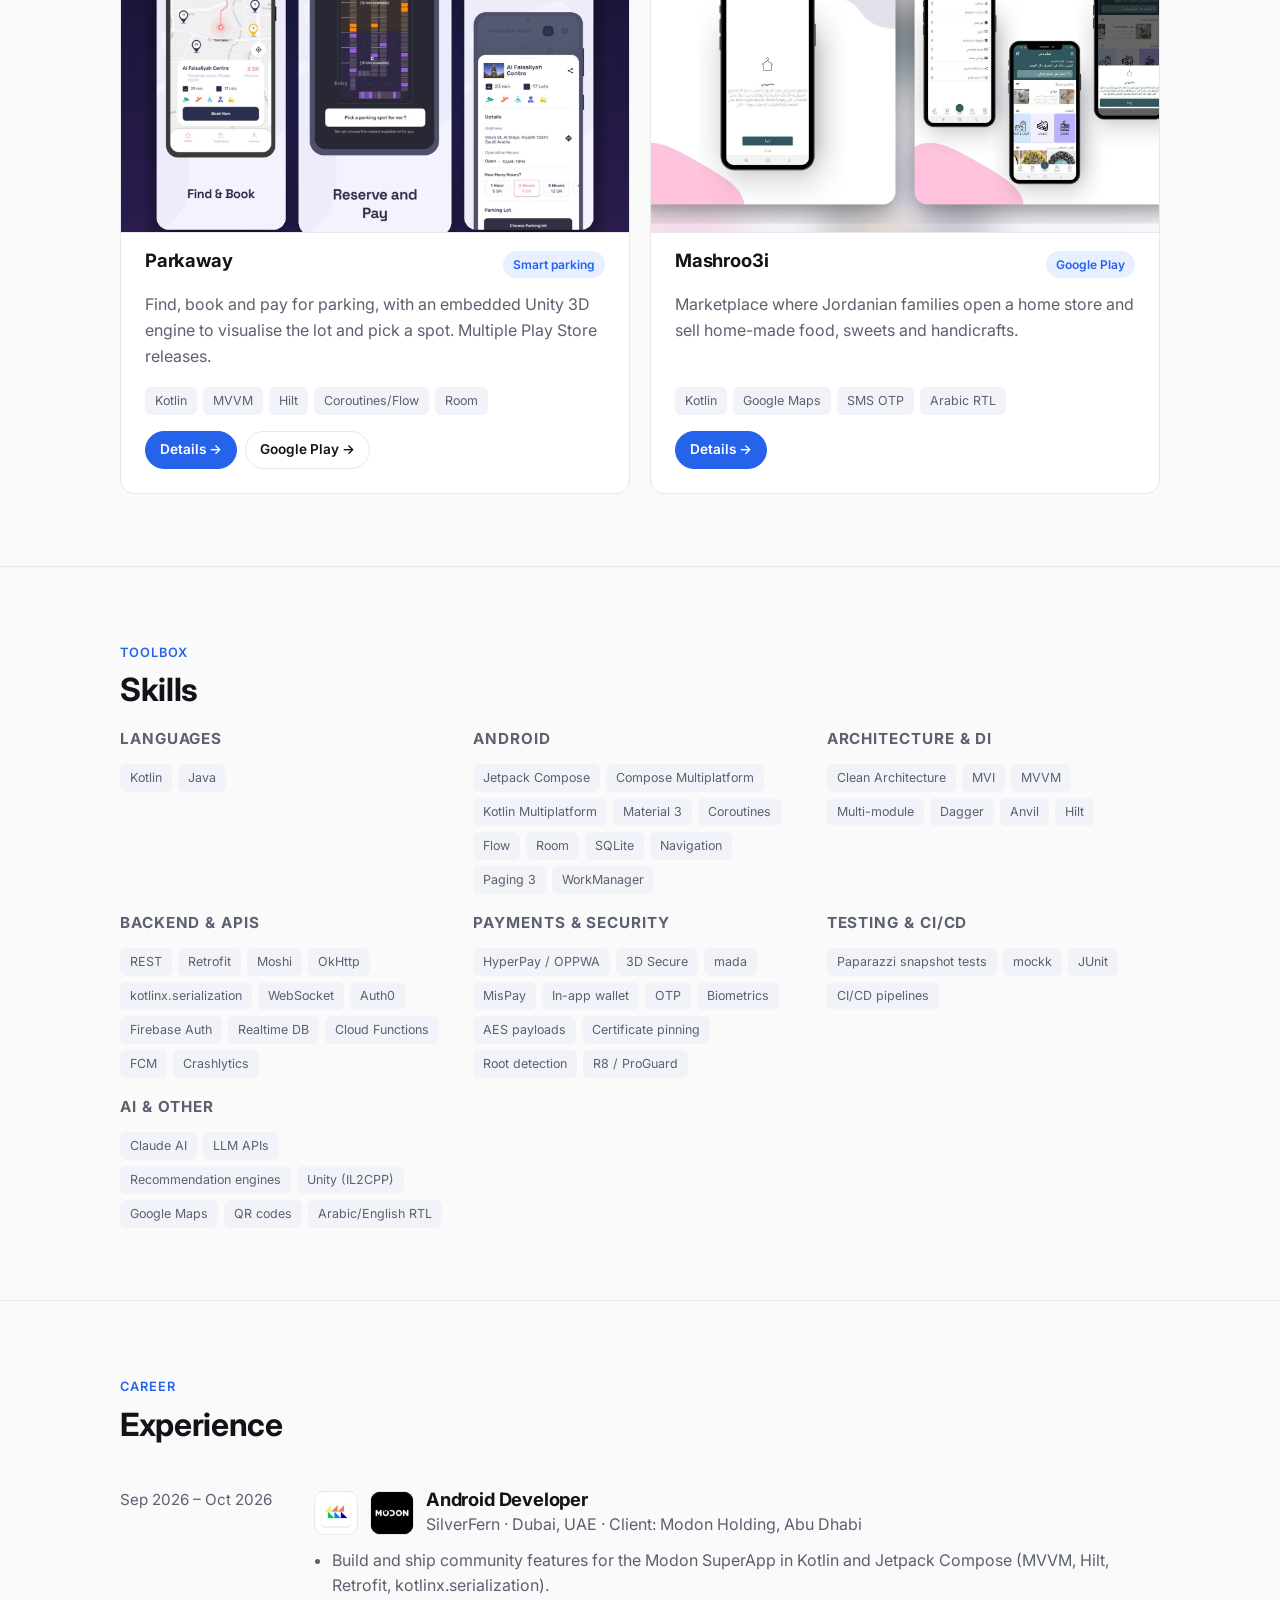
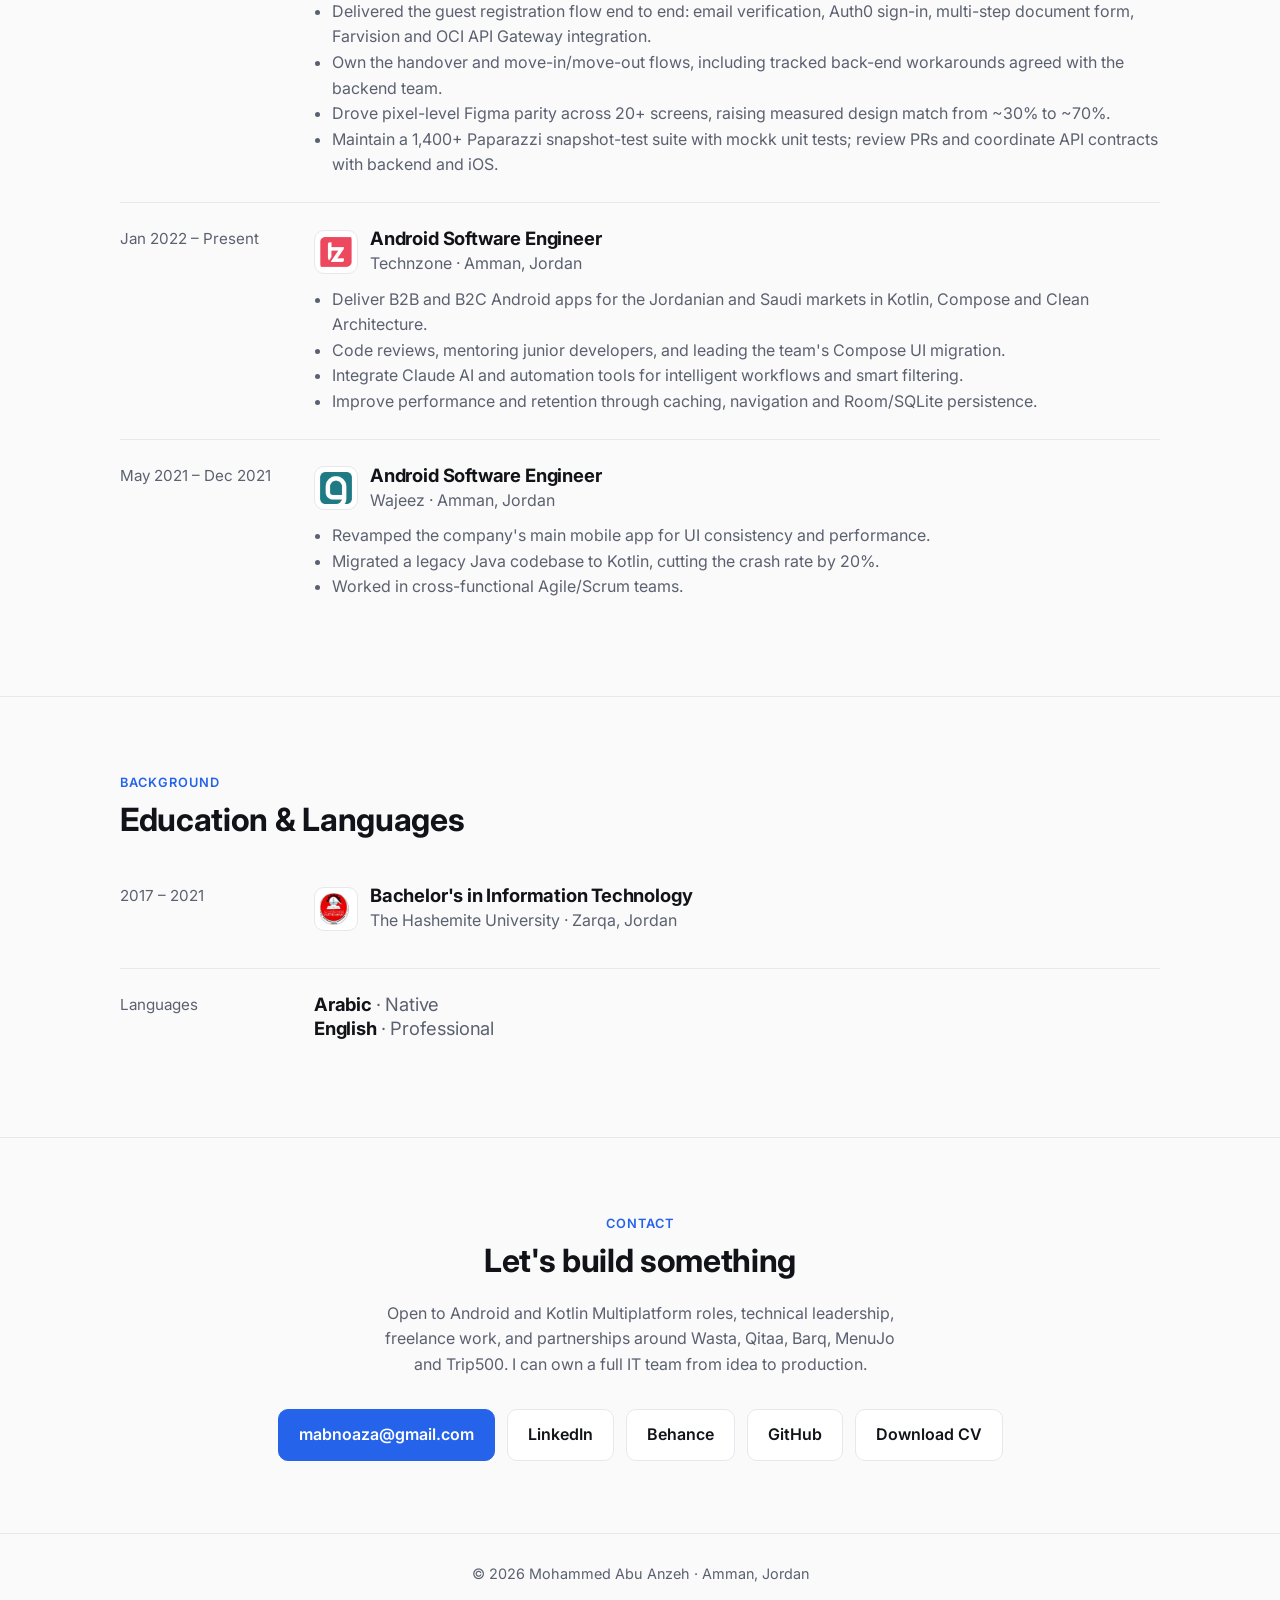
==== commit 121a8be6: "Sharper Qitaa gallery for the lightbox Co-Authored-By: Claude Opus 5.5 <noreply@anthropic.com>" ====
--- a/index.html
+++ b/index.html
@@ -10,7 +10,7 @@
 <link rel="icon" href="data:image/svg+xml,%3Csvg xmlns=%27http://www.w3.org/2000/svg%27 viewBox=%270 0 64 64%27%3E%3Ccircle cx=%2732%27 cy=%2732%27 r=%2732%27 fill=%27%232563eb%27/%3E%3Ctext x=%2732%27 y=%2742%27 text-anchor=%27middle%27 font-family=%27Inter,Arial,sans-serif%27 font-weight=%27700%27 font-size=%2728%27 fill=%27%23fff%27%3EMA%3C/text%3E%3C/svg%3E">
 <link rel="preconnect" href="https://fonts.googleapis.com">
 <link href="https://fonts.googleapis.com/css2?family=Inter:wght@400;500;600;700;800&family=IBM+Plex+Sans+Arabic:wght@400;500;600;700&display=swap" rel="stylesheet">
-<link rel="stylesheet" href="style.css?v=202611131404">
+<link rel="stylesheet" href="style.css?v=202611131405">
 </head>
 <body>
 
@@ -297,7 +297,7 @@
   <div data-i18n="t120" class="wrap">© 2026 Mohammed Abu Anzeh · Amman, Jordan</div>
 </footer>
 
-<script src="i18n.js?v=202611131404"></script>
-<script src="site.js?v=202611131404" defer></script>
+<script src="i18n.js?v=202611131405"></script>
+<script src="site.js?v=202611131405" defer></script>
 </body>
 </html>
